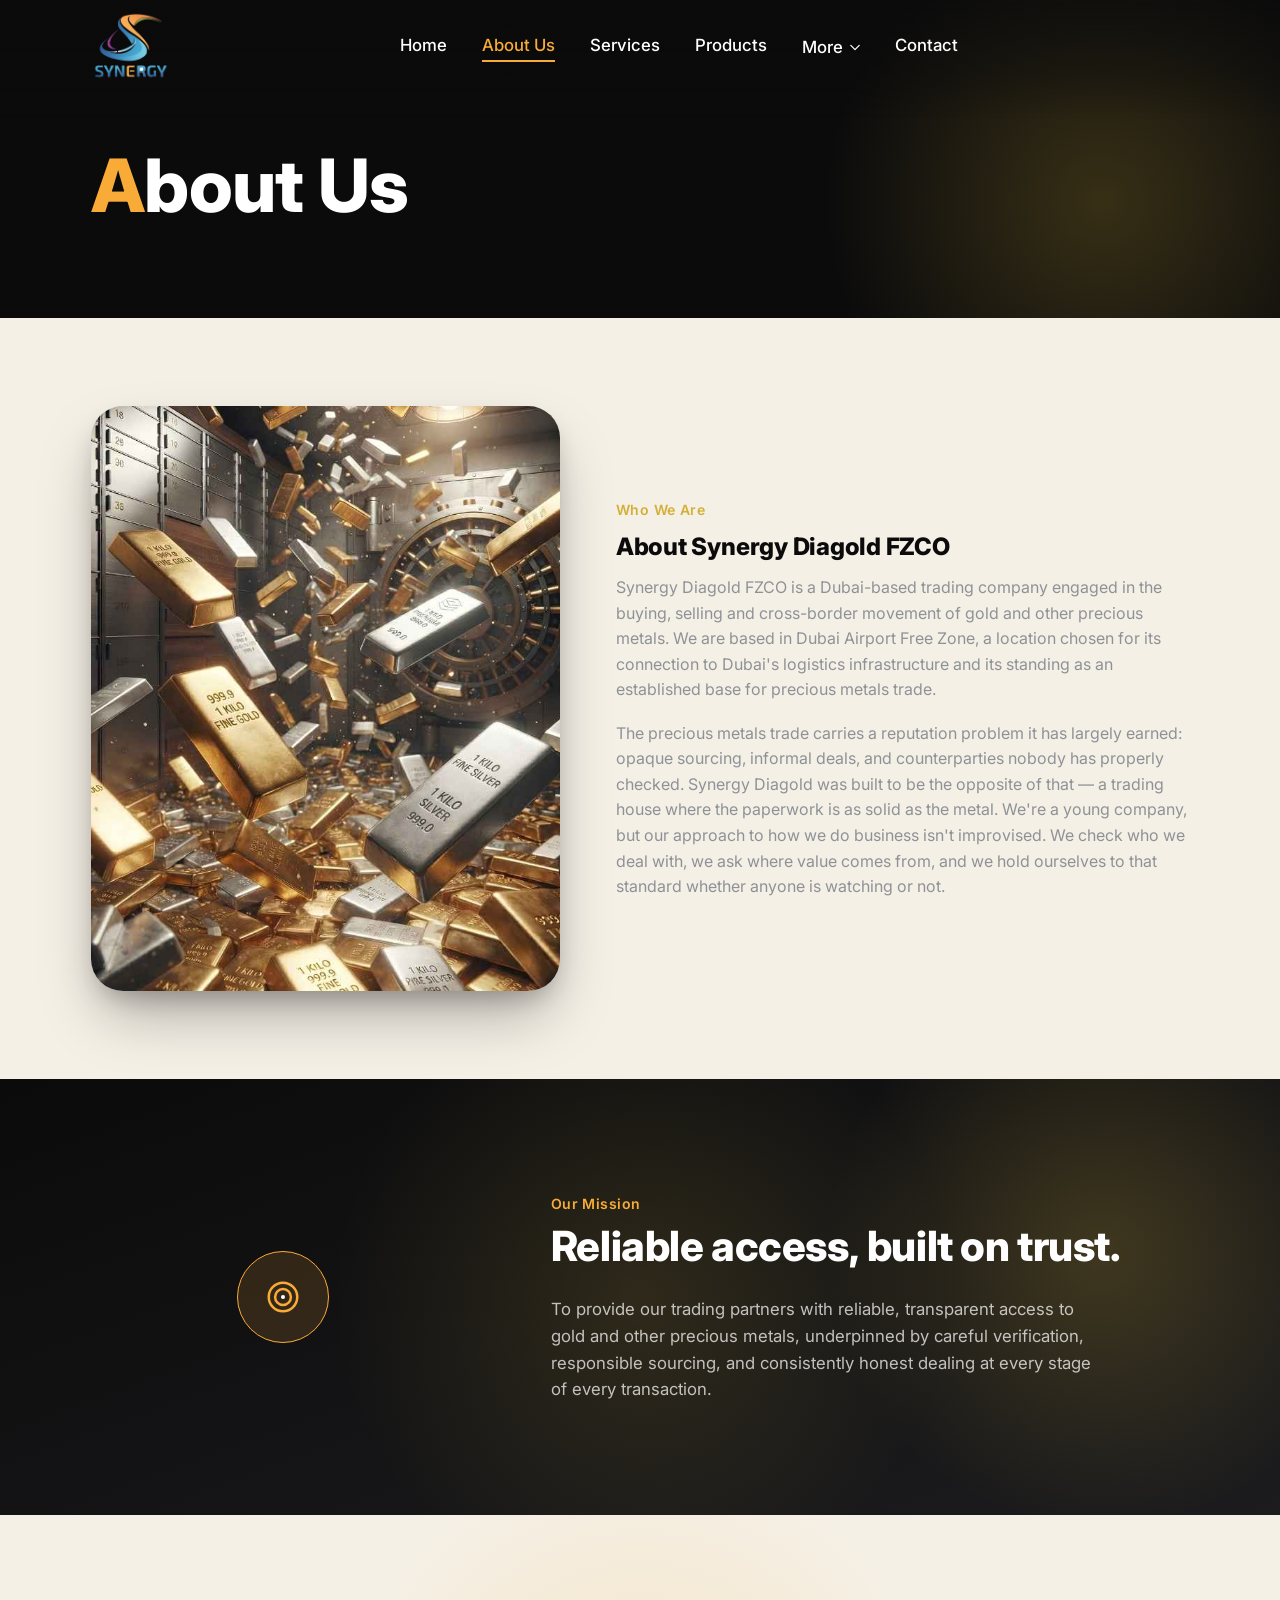
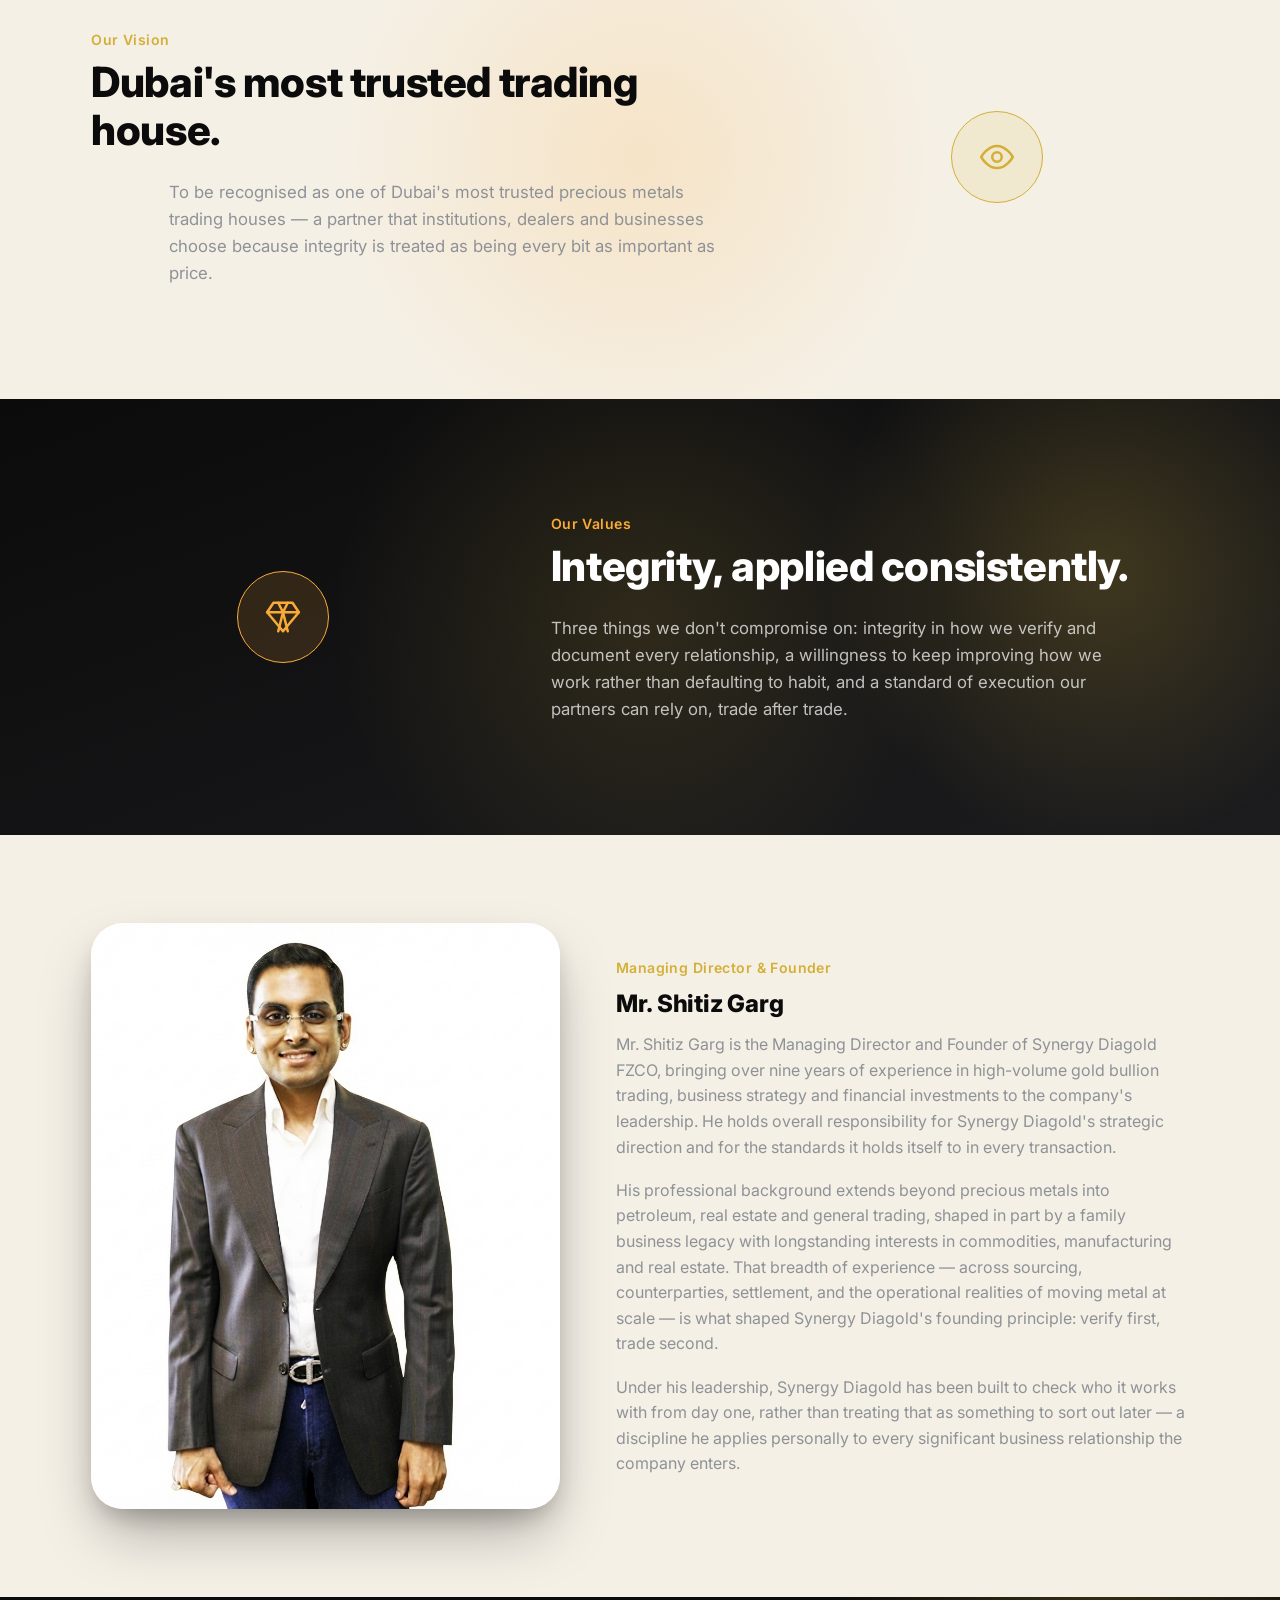
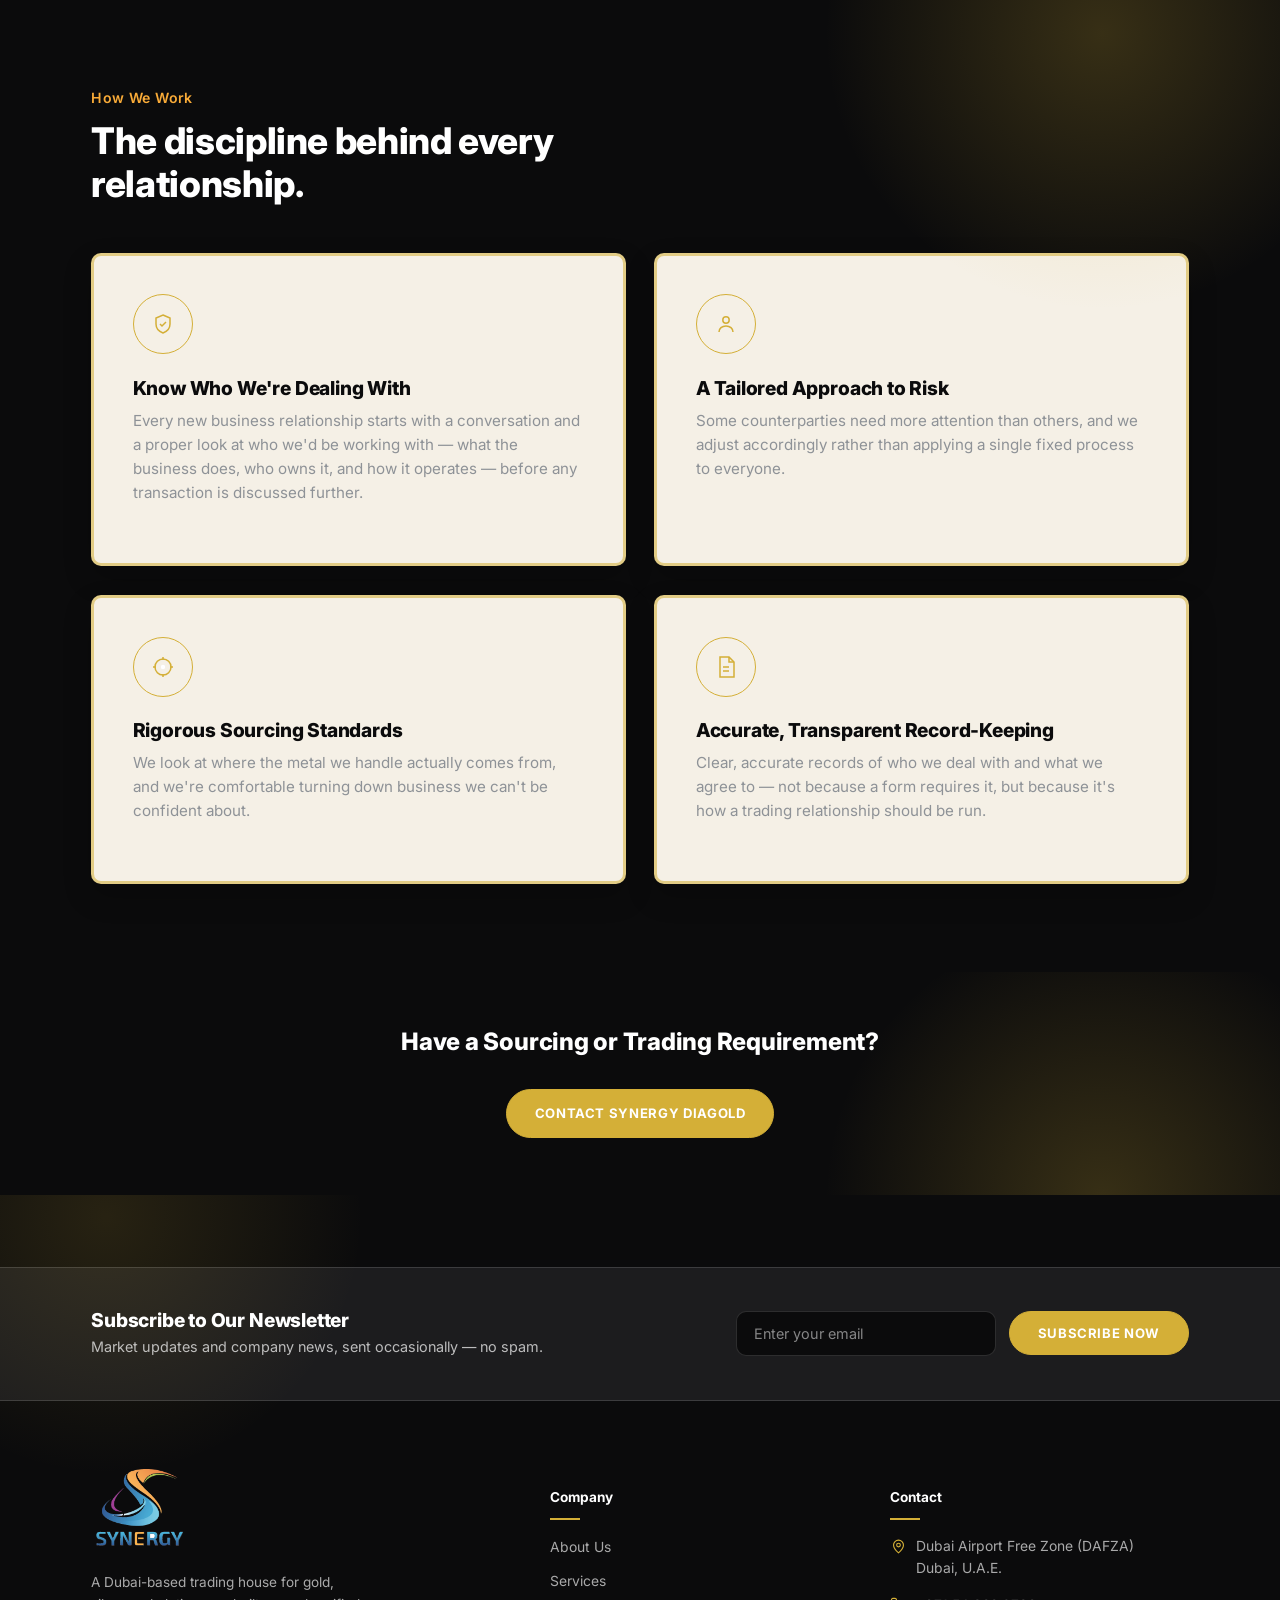
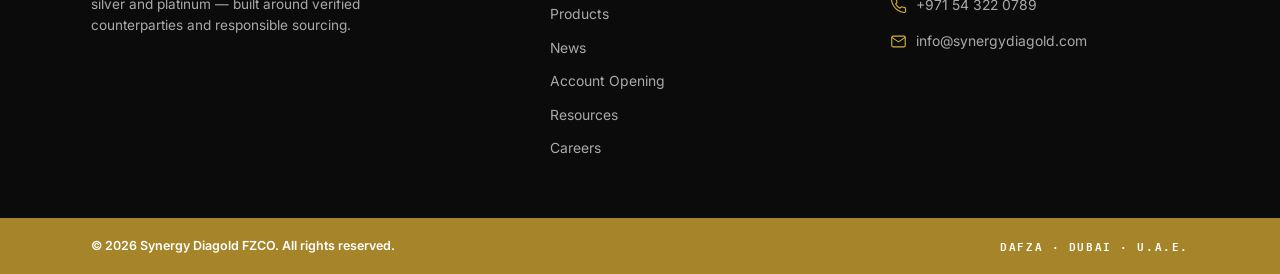
==== about.html @ ec971e3d "Initial commit: Synergy Diagold FZCO website Static multi-page site (home, about, services, products" ====
<!doctype html>
<html lang="en">
<head>
<meta charset="UTF-8">
<meta name="viewport" content="width=device-width, initial-scale=1.0">
<title>About Us — Synergy Diagold FZCO</title>
<meta name="description" content="Synergy Diagold FZCO is a Dubai-based trading company engaged in the buying, selling and cross-border movement of gold and other precious metals, led by Managing Director Mr. Shitiz Garg.">
<link rel="icon" type="image/png" sizes="32x32" href="assets/favicon-32.png">
<link rel="icon" type="image/png" sizes="16x16" href="assets/favicon-16.png">
<link rel="apple-touch-icon" sizes="180x180" href="assets/apple-touch-icon.png">
<link rel="preconnect" href="https://fonts.googleapis.com">
<link rel="preconnect" href="https://fonts.gstatic.com" crossorigin>
<link href="https://fonts.googleapis.com/css2?family=IBM+Plex+Mono:wght@400;500&family=Inter:wght@400;500;600;700;800&display=swap" rel="stylesheet">
<link rel="stylesheet" href="css/style.css">
</head>
<body>

<header class="site-header">
  <nav class="nav">
    <a href="index.html" class="nav-brand">
      <img src="assets/synergy-diagold-logo.png" alt="Synergy Diagold FZCO">
    </a>
    <ul class="nav-links">
      <li><a href="index.html">Home</a></li>
      <li><a href="about.html">About Us</a></li>
      <li><a href="services.html">Services</a></li>
      <li><a href="products.html">Products</a></li>
      <li class="nav-has-dropdown">
        <button type="button" class="nav-dropdown-toggle" aria-haspopup="true">
          More
          <svg class="nav-caret" viewBox="0 0 12 8" aria-hidden="true"><path d="M1 1.5 6 6.5 11 1.5" fill="none" stroke="currentColor" stroke-width="1.5" stroke-linecap="round" stroke-linejoin="round"/></svg>
        </button>
        <ul class="nav-dropdown-menu">
          <li><a href="news.html">News</a></li>
          <li><a href="account-opening.html">Account Opening</a></li>
          <li><a href="resources.html">Resources</a></li>
          <li><a href="careers.html">Careers</a></li>
        </ul>
      </li>
      <li><a href="contact.html">Contact</a></li>
    </ul>
    <div class="nav-cta">
      <button class="nav-toggle" aria-label="Toggle menu"><span></span><span></span><span></span></button>
    </div>
  </nav>
</header>

<div class="nav-overlay" id="navOverlay">
  <button class="nav-overlay-close" aria-label="Close menu">&times;</button>
  <ul class="nav-overlay-links">
    <li><a href="index.html">Home</a></li>
    <li><a href="about.html">About Us</a></li>
    <li><a href="services.html">Services</a></li>
    <li><a href="products.html">Products</a></li>
    <li class="nav-overlay-sub-label">More</li>
    <li><a href="news.html" class="is-sub">News</a></li>
    <li><a href="account-opening.html" class="is-sub">Account Opening</a></li>
    <li><a href="resources.html" class="is-sub">Resources</a></li>
    <li><a href="careers.html" class="is-sub">Careers</a></li>
    <li><a href="contact.html">Contact</a></li>
  </ul>
  <div class="nav-overlay-contact">
    <a href="mailto:info@synergydiagold.com">info@synergydiagold.com</a>
    <a href="tel:+971543220789">+971 54 322 0789</a>
  </div>
</div>

<section class="page-header on-dark">
  <div class="container">
    <h1><span class="first-letter">A</span>bout Us</h1>
  </div>
</section>

<section class="section on-light">
  <div class="container">
    <div class="about-block">
      <div class="about-photo">
        <img src="images/AB-banner2.jpg" alt="Synergy Diagold FZCO trading operations">
      </div>
      <div>
        <div class="eyebrow">Who We Are</div>
        <h2>About Synergy Diagold FZCO</h2>
        <p class="slate-text">Synergy Diagold FZCO is a Dubai-based trading company engaged in the buying, selling and cross-border movement of gold and other precious metals. We are based in Dubai Airport Free Zone, a location chosen for its connection to Dubai's logistics infrastructure and its standing as an established base for precious metals trade.</p>
        <p class="slate-text">The precious metals trade carries a reputation problem it has largely earned: opaque sourcing, informal deals, and counterparties nobody has properly checked. Synergy Diagold was built to be the opposite of that — a trading house where the paperwork is as solid as the metal. We're a young company, but our approach to how we do business isn't improvised. We check who we deal with, we ask where value comes from, and we hold ourselves to that standard whether anyone is watching or not.</p>
      </div>
    </div>
  </div>
</section>

<section class="mv-section mv-mission on-dark bg-charcoal-gradient">
  <div class="container">
    <div class="mv-grid">
      <div class="mv-visual reveal-fade">
        <span class="mv-icon">
          <svg viewBox="0 0 24 24"><circle cx="12" cy="12" r="9"/><circle cx="12" cy="12" r="5"/><circle cx="12" cy="12" r="1.3" fill="currentColor" stroke="none"/></svg>
        </span>
      </div>
      <div class="mv-copy">
        <div class="eyebrow">Our Mission</div>
        <h2 class="split-words">Reliable access, built on trust.</h2>
        <p class="slate-text reveal-fade d1">To provide our trading partners with reliable, transparent access to gold and other precious metals, underpinned by careful verification, responsible sourcing, and consistently honest dealing at every stage of every transaction.</p>
      </div>
    </div>
  </div>
</section>

<section class="mv-section mv-vision on-light">
  <div class="container">
    <div class="mv-grid mv-reverse">
      <div class="mv-copy">
        <div class="eyebrow">Our Vision</div>
        <h2 class="split-words">Dubai's most trusted trading house.</h2>
        <p class="slate-text reveal-fade d1">To be recognised as one of Dubai's most trusted precious metals trading houses — a partner that institutions, dealers and businesses choose because integrity is treated as being every bit as important as price.</p>
      </div>
      <div class="mv-visual reveal-fade">
        <span class="mv-icon">
          <svg viewBox="0 0 24 24"><path d="M2 12s4-7 10-7 10 7 10 7-4 7-10 7-10-7-10-7z"/><circle cx="12" cy="12" r="3"/></svg>
        </span>
      </div>
    </div>
  </div>
</section>

<section class="mv-section mv-values on-dark bg-charcoal-gradient">
  <div class="container">
    <div class="mv-grid">
      <div class="mv-visual reveal-fade">
        <span class="mv-icon">
          <svg viewBox="0 0 24 24"><path d="M6 3h12l4 6-10 12L2 9z"/><path d="M2 9h20M9 3l3 6-3 12M15 3l-3 6 3 12"/></svg>
        </span>
      </div>
      <div class="mv-copy">
        <div class="eyebrow">Our Values</div>
        <h2 class="split-words">Integrity, applied consistently.</h2>
        <p class="slate-text reveal-fade d1">Three things we don't compromise on: integrity in how we verify and document every relationship, a willingness to keep improving how we work rather than defaulting to habit, and a standard of execution our partners can rely on, trade after trade.</p>
      </div>
    </div>
  </div>
</section>

<section class="section on-light">
  <div class="container">
    <div class="about-block">
      <div class="about-photo">
        <img src="images/shitiz.png" alt="Mr. Shitiz Garg, Managing Director and Founder of Synergy Diagold FZCO">
      </div>
      <div>
        <div class="eyebrow">Managing Director &amp; Founder</div>
        <h2>Mr. Shitiz Garg</h2>
        <p class="slate-text">Mr. Shitiz Garg is the Managing Director and Founder of Synergy Diagold FZCO, bringing over nine years of experience in high-volume gold bullion trading, business strategy and financial investments to the company's leadership. He holds overall responsibility for Synergy Diagold's strategic direction and for the standards it holds itself to in every transaction.</p>
        <p class="slate-text">His professional background extends beyond precious metals into petroleum, real estate and general trading, shaped in part by a family business legacy with longstanding interests in commodities, manufacturing and real estate. That breadth of experience — across sourcing, counterparties, settlement, and the operational realities of moving metal at scale — is what shaped Synergy Diagold's founding principle: verify first, trade second.</p>
        <p class="slate-text">Under his leadership, Synergy Diagold has been built to check who it works with from day one, rather than treating that as something to sort out later — a discipline he applies personally to every significant business relationship the company enters.</p>
      </div>
    </div>
  </div>
</section>

<section class="section on-dark">
  <div class="container">
    <div class="section-head">
      <div class="eyebrow">How We Work</div>
      <h2>The discipline behind every relationship.</h2>
    </div>
    <div class="detail-grid">
      <div class="detail-block">
        <div class="icon-ring">
          <svg viewBox="0 0 24 24"><path d="M12 3l7 3v6c0 4.5-3 7.5-7 9-4-1.5-7-4.5-7-9V6l7-3z"/><path d="M9 12l2 2 4-4"/></svg>
        </div>
        <h3>Know Who We're Dealing With</h3>
        <p>Every new business relationship starts with a conversation and a proper look at who we'd be working with — what the business does, who owns it, and how it operates — before any transaction is discussed further.</p>
      </div>
      <div class="detail-block">
        <div class="icon-ring">
          <svg viewBox="0 0 24 24"><circle cx="12" cy="8" r="3.2"/><path d="M5 20c0-3.5 3-6 7-6s7 2.5 7 6"/></svg>
        </div>
        <h3>A Tailored Approach to Risk</h3>
        <p>Some counterparties need more attention than others, and we adjust accordingly rather than applying a single fixed process to everyone.</p>
      </div>
      <div class="detail-block">
        <div class="icon-ring">
          <svg viewBox="0 0 24 24"><circle cx="12" cy="12" r="8"/><circle cx="12" cy="12" r="2.2" fill="currentColor" stroke="none"/><path d="M12 2v3M12 19v3M2 12h3M19 12h3"/></svg>
        </div>
        <h3>Rigorous Sourcing Standards</h3>
        <p>We look at where the metal we handle actually comes from, and we're comfortable turning down business we can't be confident about.</p>
      </div>
      <div class="detail-block">
        <div class="icon-ring">
          <svg viewBox="0 0 24 24"><path d="M6 2h9l5 5v15H6z"/><path d="M15 2v5h5"/><path d="M9 12h6M9 16h6"/></svg>
        </div>
        <h3>Accurate, Transparent Record-Keeping</h3>
        <p>Clear, accurate records of who we deal with and what we agree to — not because a form requires it, but because it's how a trading relationship should be run.</p>
      </div>
    </div>
  </div>
</section>

<section class="section-sm on-dark">
  <div class="container text-center">
    <h2 style="max-width:600px; margin-left:auto; margin-right:auto;">Have a Sourcing or Trading Requirement?</h2>
    <a href="contact.html" class="btn btn-primary" style="margin-top:1.2rem;">Contact Synergy Diagold</a>
  </div>
</section>

<footer class="site-footer">
  <div class="newsletter-strip">
    <div class="container newsletter-inner">
      <div>
        <h3>Subscribe to Our Newsletter</h3>
        <p>Market updates and company news, sent occasionally &mdash; no spam.</p>
      </div>
      <form class="newsletter-form js-newsletter-form" novalidate>
        <input type="email" name="email" placeholder="Enter your email" required>
        <button type="submit" class="btn btn-primary">Subscribe Now</button>
      </form>
    </div>
  </div>
  <div class="container">
    <div class="footer-grid">
      <div class="footer-brand">
        <img src="assets/synergy-diagold-logo.png" alt="Synergy Diagold FZCO">
        <p>A Dubai-based trading house for gold, silver and platinum — built around verified counterparties and responsible sourcing.</p>
      </div>
      <div class="footer-col">
        <h5>Company</h5>
        <ul>
          <li><a href="about.html">About Us</a></li>
          <li><a href="services.html">Services</a></li>
          <li><a href="products.html">Products</a></li>
          <li><a href="news.html">News</a></li>
          <li><a href="account-opening.html">Account Opening</a></li>
          <li><a href="resources.html">Resources</a></li>
          <li><a href="careers.html">Careers</a></li>
        </ul>
      </div>
      <div class="footer-col">
        <h5>Contact</h5>
        <ul class="footer-contact">
          <li>
            <svg viewBox="0 0 24 24" aria-hidden="true"><path d="M12 21s7-5.686 7-11a7 7 0 1 0-14 0c0 5.314 7 11 7 11z"/><circle cx="12" cy="10" r="2.6"/></svg>
            <span>Dubai Airport Free Zone (DAFZA)<br>Dubai, U.A.E.</span>
          </li>
          <li>
            <svg viewBox="0 0 24 24" aria-hidden="true"><path d="M22 16.9v3a2 2 0 0 1-2.2 2 19.8 19.8 0 0 1-8.6-3.1 19.5 19.5 0 0 1-6-6A19.8 19.8 0 0 1 2.1 4.2 2 2 0 0 1 4.1 2h3a2 2 0 0 1 2 1.7c.1.9.3 1.8.6 2.7a2 2 0 0 1-.4 2.1L8 9.8a16 16 0 0 0 6 6l1.3-1.3a2 2 0 0 1 2.1-.4c.9.3 1.8.5 2.7.6a2 2 0 0 1 1.7 2z"/></svg>
            <a href="tel:+971543220789">+971 54 322 0789</a>
          </li>
          <li>
            <svg viewBox="0 0 24 24" aria-hidden="true"><rect x="2.5" y="4.5" width="19" height="15" rx="2"/><path d="m3 6.5 9 6 9-6"/></svg>
            <a href="mailto:info@synergydiagold.com">info@synergydiagold.com</a>
          </li>
        </ul>
      </div>
    </div>
  </div>
  <div class="footer-bottom">
    <div class="container footer-bottom-inner">
      <span class="footer-copyright">&copy; 2026 Synergy Diagold FZCO. All rights reserved.</span>
      <span class="small-caps">DAFZA &middot; Dubai &middot; U.A.E.</span>
    </div>
  </div>
</footer>

<button class="back-to-top" aria-label="Back to top">&uarr;</button>

<script src="js/main.js"></script>
</body>
</html>
---- css/style.css ----
/* ==========================================================================
   Synergy Diagold FZCO — Design System v5
   Recoloured to the Diagold Trading brand palette (Onyx black, Charcoal,
   Classic & Antique gold, Platinum silver, Steel gray, Ivory) — see
   Diagold_Color_Palette_1.pdf. Structural layout unchanged from v4.
   ========================================================================== */

:root {
  --white: #FFFFFF;
  --ivory: #F5F0E6;
  --gray-light: #EFE8DA;
  --gray-mid: #E4E5E7;
  --ink: #0B0B0C;
  --ink-soft: #1C1C1E;
  --ink-line: rgba(255, 255, 255, 0.14);
  --indigo: #D4AF37;
  --indigo-light: #F9AB38;
  --indigo-deep: #A6842A;
  --sky: #C7C9CC;
  --sky-deep: #8E9297;
  --purple: #A6842A;
  --purple-light: #D4AF37;
  --text-dark: #0B0B0C;
  --text-muted: #8E9297;
  --line-on-light: rgba(11, 11, 12, 0.1);

  --font-heading: 'Inter', -apple-system, BlinkMacSystemFont, sans-serif;
  --font-body: 'Inter', -apple-system, BlinkMacSystemFont, sans-serif;
  --font-mono: 'IBM Plex Mono', 'Courier New', monospace;

  --radius: 10px;
  --radius-pill: 999px;
  --max-width: 1200px;
  --gutter: clamp(1.5rem, 4vw, 3.5rem);
}

/* ---------- Reset ---------- */
*, *::before, *::after { box-sizing: border-box; }
html { scroll-behavior: smooth; scroll-padding-top: 6.5rem; }
body {
  margin: 0;
  background: var(--ivory);
  color: var(--text-dark);
  font-family: var(--font-body);
  font-size: 16px;
  line-height: 1.6;
  -webkit-font-smoothing: antialiased;
}
img { max-width: 100%; display: block; }
a { color: inherit; text-decoration: none; }
ul { margin: 0; padding: 0; list-style: none; }
h1, h2, h3, h4 {
  font-family: var(--font-heading);
  font-weight: 800;
  line-height: 1.15;
  margin: 0 0 0.6em;
  letter-spacing: -0.01em;
  color: var(--text-dark);
}
p { margin: 0 0 1.1em; }
p:last-child { margin-bottom: 0; }

.container {
  max-width: var(--max-width);
  margin: 0 auto;
  padding: 0 var(--gutter);
}

/* ---------- Eyebrow ---------- */
.eyebrow {
  display: inline-block;
  font-family: var(--font-body);
  font-size: 0.88rem;
  font-weight: 600;
  letter-spacing: 0.03em;
  color: var(--indigo);
  margin-bottom: 0.8em;
}
.on-dark .eyebrow { color: var(--indigo-light); }

/* ---------- Buttons ---------- */
.btn {
  display: inline-flex;
  align-items: center;
  gap: 0.6em;
  padding: 0.95em 1.8em;
  font-family: var(--font-body);
  font-size: 0.9rem;
  font-weight: 600;
  border: 1px solid transparent;
  border-radius: var(--radius);
  cursor: pointer;
  transition: all 0.2s ease;
}
.btn-primary {
  background: var(--indigo);
  color: var(--white);
  border-color: var(--indigo);
}
.btn-primary:hover { background: var(--indigo-deep); border-color: var(--indigo-deep); }
.btn-dark {
  background: var(--ink);
  color: var(--white);
  border-color: var(--ink);
}
.btn-dark:hover { background: var(--ink-soft); }
.btn-ghost-dark {
  background: transparent;
  color: var(--white);
  border-color: var(--ink-line);
}
.btn-ghost-dark:hover { border-color: var(--indigo-light); color: var(--indigo-light); }
.btn-ghost-light {
  background: transparent;
  color: var(--text-dark);
  border-color: var(--line-on-light);
}
.btn-ghost-light:hover { border-color: var(--indigo); color: var(--indigo); }
.btn-link {
  display: inline-flex;
  align-items: center;
  gap: 0.5em;
  color: var(--indigo);
  font-weight: 600;
  font-size: 0.9rem;
  padding: 0;
}
.btn-link::after { content: '\2192'; transition: transform 0.2s ease; }
.btn-link:hover::after { transform: translateX(4px); }

/* ---------- Header / Nav — floats over the hero/banner image ---------- */
.site-header {
  position: fixed;
  top: 0; left: 0; right: 0;
  z-index: 100;
  background: linear-gradient(180deg, rgba(11,11,12,0.55) 0%, rgba(11,11,12,0.28) 65%, rgba(11,11,12,0) 100%);
  border-bottom: none;
  padding-bottom: 1.5rem;
}
.nav {
  display: flex;
  align-items: center;
  justify-content: space-between;
  padding: 0.7rem var(--gutter);
  max-width: var(--max-width);
  margin: 0 auto;
}
.nav-brand { display: flex; align-items: center; gap: 0.7em; }
.nav-brand img { height: 72px; width: auto; }
.nav-links { display: flex; gap: 2.2rem; }
.nav-links a {
  font-size: 1.05rem;
  font-weight: 500;
  color: var(--white);
  position: relative;
  padding: 0.3em 0;
  transition: color 0.2s ease;
}
.nav-links a:hover, .nav-links a.active { color: var(--indigo-light); }
.nav-cta { display: flex; align-items: center; gap: 1.4rem; }
.nav-cta .btn { padding: 0.75em 1.5em; font-size: 0.85rem; }
.nav-toggle {
  display: none;
  background: none;
  border: none;
  color: var(--white);
  font-size: 1.5rem;
  cursor: pointer;
}

@media (max-width: 900px) {
  .nav-links {
    position: absolute;
    top: 100%; left: 0; right: 0;
    background: rgba(11,11,12,0.95);
    flex-direction: column;
    gap: 0;
    border-top: 1px solid rgba(255,255,255,0.12);
    max-height: 0;
    overflow: hidden;
    transition: max-height 0.3s ease;
  }
  .nav-links.open { max-height: 400px; }
  .nav-links a { padding: 1em var(--gutter); border-bottom: 1px solid rgba(255,255,255,0.12); width: 100%; }
  .nav-cta .btn-text { display: none; }
  .nav-toggle { display: block; }
}

/* ---------- Dark surface ---------- */
.on-dark {
  position: relative;
  background: var(--ink);
  color: var(--white);
  overflow: hidden;
}
.on-dark::after {
  content: '';
  position: absolute;
  right: -8%;
  top: -25%;
  width: 560px;
  height: 560px;
  border-radius: 50%;
  background: radial-gradient(circle, rgba(212,175,55,0.22) 0%, transparent 70%);
  pointer-events: none;
}
.on-dark .slate-text, .on-dark p { color: rgba(255,255,255,0.72); }
.on-dark h1, .on-dark h2, .on-dark h3, .on-dark h4 { color: var(--white); }

/* ---------- Hero ---------- */
.hero { padding: 6rem 0 5.5rem; position: relative; }
.hero-inner { max-width: 680px; position: relative; z-index: 1; }
.hero h1 { font-size: clamp(2.3rem, 4.6vw, 3.6rem); font-weight: 800; }
.hero .lede { font-size: 1.1rem; color: rgba(255,255,255,0.78); max-width: 580px; }
.hero-actions { display: flex; gap: 1rem; margin-top: 2.2rem; flex-wrap: wrap; }

/* ---------- Page header ---------- */
.page-header { padding: 9rem 0 2.8rem; position: relative; overflow: hidden; }
.page-header .container { position: relative; z-index: 1; }
.page-header h1 { font-size: clamp(2rem, 3.8vw, 2.7rem); font-weight: 800; }
.page-header .lede { max-width: 620px; font-size: 1.02rem; color: rgba(255,255,255,0.78); }
.page-header .lede strong { color: var(--indigo-light); font-weight: 700; }
.breadcrumb {
  display: flex; align-items: center; gap: 0.6em;
  font-size: 0.88rem; font-weight: 500;
  margin-top: 1.4rem; color: rgba(255,255,255,0.8);
}
.breadcrumb .sep, .breadcrumb .current { color: var(--indigo-light); }

/* generic section blocks */
.section { padding: 5.5rem 0; }
.section-sm { padding: 3.5rem 0; }
.on-light { background: var(--ivory); }
.on-alt { background: var(--gray-light); }
.slate-text { color: var(--text-muted); }

.section-head { max-width: 680px; margin-bottom: 3rem; }
.section-head h2 { font-size: clamp(1.7rem, 3vw, 2.3rem); }
.section-head .lede { font-size: 1.02rem; }

/* ---------- About block (photo + text) ---------- */
.about-block { display: grid; grid-template-columns: 0.9fr 1.1fr; gap: 3.5rem; align-items: center; }
@media (max-width: 860px) { .about-block { grid-template-columns: 1fr; } }
.about-photo { position: relative; }
.about-photo img {
  width: 100%;
  height: 100%;
  object-fit: cover;
  aspect-ratio: 4/5;
  border-radius: 32px;
  box-shadow: 0 30px 60px -12px rgba(11,11,12,0.35), 0 12px 24px -8px rgba(11,11,12,0.25);
  transition: transform 0.35s ease, box-shadow 0.35s ease;
}
.about-photo:hover img {
  transform: translateY(-6px);
  box-shadow: 0 40px 70px -12px rgba(11,11,12,0.4), 0 16px 28px -8px rgba(11,11,12,0.3);
}
.about-photo::before {
  content: '';
  position: absolute;
  right: -16px; bottom: -16px;
  width: 55%; height: 55%;
  border: 2px solid var(--indigo);
  border-radius: 32px;
  z-index: -1;
}
.about-block.is-reverse { grid-template-columns: 1.1fr 0.9fr; }
.about-block.is-reverse .about-photo { order: 2; }
.about-block.is-reverse .about-copy { order: 1; }
@media (max-width: 860px) {
  .about-block.is-reverse { grid-template-columns: 1fr; }
  .about-block.is-reverse .about-photo, .about-block.is-reverse .about-copy { order: 0; }
}
.product-spec-row { display: flex; flex-wrap: wrap; gap: 0.6rem; margin: 1rem 0 1.4rem; }
.product-spec-pill {
  font-family: var(--font-mono);
  font-size: 0.74rem;
  letter-spacing: 0.03em;
  color: var(--indigo-deep);
  background: rgba(212,175,55,0.08);
  border: 1px solid rgba(212,175,55,0.45);
  border-radius: var(--radius-pill);
  padding: 0.4em 0.9em;
  transition: background 0.3s ease, border-color 0.3s ease;
}
.about-block:hover .product-spec-pill { border-color: var(--indigo); background: rgba(212,175,55,0.14); }
.about-copy .mini-list { border-top: 1px dashed var(--line-on-light); padding-top: 1rem; margin-top: 1.3rem; }
.about-copy .mini-list li { font-size: 0.9rem; color: var(--text-muted); padding: 0.45em 0 0.45em 1.2em; position: relative; }
.about-copy .mini-list li::before {
  content: ''; position: absolute; left: 0; top: 1em;
  width: 5px; height: 5px; border-radius: 50%;
  background: var(--indigo);
}

/* ---------- Services intro (quote-mark lede) ---------- */
.services-intro { position: relative; max-width: 780px; margin: 0 auto 3.6rem; text-align: center; }
.services-intro-mark { display: inline-flex; width: 38px; margin-bottom: 1rem; color: rgba(212,175,55,0.4); }
.services-intro-mark svg { width: 100%; height: auto; display: block; }
.services-intro .lede { font-size: 1.14rem; line-height: 1.75; margin-bottom: 0; }
.services-intro strong { color: var(--indigo-deep); font-weight: 700; }
.services-intro-rule {
  display: block;
  width: 64px; height: 3px;
  background: var(--indigo);
  margin: 1.7rem auto 0;
  border-radius: 2px;
  transition: width 0.4s ease;
}
.services-intro:hover .services-intro-rule { width: 96px; }

/* ---------- Teaser cards (What We Do) ---------- */
.teaser-grid { display: grid; grid-template-columns: repeat(4, 1fr); gap: 1.6rem; }
@media (max-width: 960px) { .teaser-grid { grid-template-columns: 1fr 1fr; } }
@media (max-width: 560px) { .teaser-grid { grid-template-columns: 1fr; } }
.teaser-card {
  background: var(--ivory);
  border: 1px solid var(--line-on-light);
  border-radius: var(--radius);
  padding: 2.2rem 1.8rem;
  transition: box-shadow 0.2s ease, transform 0.2s ease;
}
.teaser-card:hover { box-shadow: 0 12px 30px rgba(11,11,12,0.12); transform: translateY(-3px); }
.icon-badge {
  width: 56px; height: 56px;
  border-radius: 50%;
  background: rgba(212,175,55,0.12);
  display: flex; align-items: center; justify-content: center;
  margin-bottom: 1.3rem;
}
.icon-badge svg { width: 26px; height: 26px; stroke: var(--indigo); fill: none; stroke-width: 1.7; }
.on-dark .icon-badge { background: rgba(249,171,56,0.18); }
.on-dark .icon-badge svg { stroke: var(--indigo-light); }
.teaser-card h3 { font-size: 1.1rem; margin-bottom: 0.4em; }
.teaser-card p { font-size: 0.9rem; color: var(--text-muted); }

/* ---------- Stepper (services detail) ---------- */
.stepper { display: flex; flex-direction: column; }
.step-row {
  display: grid;
  grid-template-columns: 68px 1fr;
  gap: 1.6rem;
  padding: 2.2rem 0;
  border-bottom: 1px solid var(--line-on-light);
}
.on-dark .step-row { border-bottom-color: var(--ink-line); }
.step-row:last-child { border-bottom: none; }
.step-icon {
  width: 60px; height: 60px;
  border-radius: 50%;
  background: rgba(212,175,55,0.12);
  display: flex; align-items: center; justify-content: center;
  flex-shrink: 0;
}
.step-icon svg { width: 26px; height: 26px; stroke: var(--indigo); fill: none; stroke-width: 1.6; }
.on-dark .step-icon { background: rgba(249,171,56,0.18); }
.on-dark .step-icon svg { stroke: var(--indigo-light); }
.step-row h3 { font-size: 1.2rem; margin-bottom: 0.3em; }
.step-row p { font-size: 0.95rem; max-width: 640px; }
.step-row ul.mini-list { margin-top: 0.8rem; }
.step-row ul.mini-list li {
  font-size: 0.88rem;
  color: var(--text-muted);
  padding: 0.35em 0 0.35em 1.1em;
  position: relative;
}
.on-dark .step-row ul.mini-list li { color: rgba(255,255,255,0.65); }
.step-row ul.mini-list li::before {
  content: ''; position: absolute; left: 0; top: 0.9em;
  width: 5px; height: 5px; border-radius: 50%;
  background: var(--indigo);
}

/* ---------- Detail blocks (bordered, bulleted, luxury) ---------- */
.detail-grid { display: grid; grid-template-columns: repeat(2, 1fr); gap: 1.8rem; }
@media (max-width: 860px) { .detail-grid { grid-template-columns: 1fr; } }
.detail-block {
  background: var(--ivory);
  border: 3px solid rgba(212,175,55,0.55);
  border-radius: var(--radius);
  padding: 2.4rem;
  box-shadow: 0 12px 28px rgba(0,0,0,0.22);
  opacity: 0;
  transition: transform 0.3s cubic-bezier(.2,.8,.2,1), box-shadow 0.3s ease, border-color 0.3s ease;
}
.detail-block:hover {
  transform: translateY(-6px);
  box-shadow: 0 24px 44px rgba(0,0,0,0.3);
  border-color: var(--indigo);
}
.detail-grid .detail-block:nth-child(odd).is-visible { animation: blockSlideInLeft 0.7s cubic-bezier(.2,.8,.2,1) forwards; }
.detail-grid .detail-block:nth-child(even).is-visible { animation: blockSlideInRight 0.7s cubic-bezier(.2,.8,.2,1) forwards; }
.detail-grid .detail-block:nth-child(1).is-visible, .detail-grid .detail-block:nth-child(2).is-visible { animation-delay: 0s; }
.detail-grid .detail-block:nth-child(3).is-visible, .detail-grid .detail-block:nth-child(4).is-visible { animation-delay: 0.15s; }
@keyframes blockSlideInLeft {
  from { opacity: 0; transform: translateX(-70px); }
  to { opacity: 1; transform: translateX(0); }
}
@keyframes blockSlideInRight {
  from { opacity: 0; transform: translateX(70px); }
  to { opacity: 1; transform: translateX(0); }
}
/* keep card text legible when the surrounding section is dark */
.on-dark .detail-block h3 { color: var(--text-dark); }
.on-dark .detail-block > p { color: var(--text-muted); }
.on-dark .detail-block ul.mini-list li { color: var(--text-muted); }
.icon-ring {
  width: 60px; height: 60px;
  border-radius: 50%;
  border: 1.5px solid var(--indigo);
  display: flex; align-items: center; justify-content: center;
  margin-bottom: 1.4rem;
  transition: background 0.3s ease;
}
.icon-ring svg { width: 24px; height: 24px; stroke: var(--indigo); fill: none; stroke-width: 1.5; }
.detail-block:hover .icon-ring { background: var(--indigo); }
.detail-block:hover .icon-ring svg { stroke: var(--white); }
.detail-block h3 { font-size: 1.2rem; margin-bottom: 0.5em; }
.detail-block > p { font-size: 0.95rem; color: var(--text-muted); margin-bottom: 1.2rem; }
.detail-block ul.mini-list {
  border-top: 1px dashed var(--line-on-light);
  padding-top: 1rem;
}
.detail-block ul.mini-list li {
  font-size: 0.88rem;
  color: var(--text-muted);
  padding: 0.45em 0 0.45em 1.2em;
  position: relative;
}
.detail-block ul.mini-list li::before {
  content: ''; position: absolute; left: 0; top: 1em;
  width: 5px; height: 5px; border-radius: 50%;
  background: var(--indigo);
}

/* ---------- Product photo card ---------- */
.grid-3 { display: grid; grid-template-columns: repeat(3, 1fr); gap: 1.8rem; }
.grid-2 { display: grid; grid-template-columns: repeat(2, 1fr); gap: 1.8rem; }
@media (max-width: 860px) { .grid-3, .grid-2 { grid-template-columns: 1fr; } }

.product-card {
  position: relative;
  border-radius: var(--radius);
  overflow: hidden;
  aspect-ratio: 4/5;
  background: var(--ink);
  border: 2px solid rgba(212,175,55,0.28);
}
.product-card:hover { border-color: var(--indigo); }
.product-card img { width: 100%; height: 100%; object-fit: cover; transition: transform 0.6s cubic-bezier(.2,.8,.2,1); }
.product-card:hover img { transform: scale(1.08); }
.product-card::after {
  content: '';
  position: absolute;
  inset: 0;
  background: linear-gradient(180deg, rgba(11,11,12,0) 45%, rgba(11,11,12,0.92) 100%);
}
.product-card::before {
  content: '';
  position: absolute;
  inset: 0;
  z-index: 1;
  background: linear-gradient(115deg, transparent 40%, rgba(255,255,255,0.32) 50%, transparent 60%);
  transform: translateX(-130%);
  pointer-events: none;
}
.product-card:hover::before { transform: translateX(130%); transition: transform 0.85s cubic-bezier(.2,.8,.2,1); }
.product-card-caption {
  position: absolute;
  left: 1.8rem; right: 1.8rem; bottom: 1.6rem;
  z-index: 2;
  color: var(--white);
  transition: transform 0.4s cubic-bezier(.2,.8,.2,1);
}
.product-card:hover .product-card-caption { transform: translateY(-4px); }
.product-card-caption h3 { font-size: 1.3rem; margin-bottom: 0.15em; color: var(--white); }
.product-card-caption .spec {
  display: inline-block;
  font-family: var(--font-mono);
  font-size: 0.76rem;
  color: var(--indigo-light);
  letter-spacing: 0.04em;
  padding-bottom: 0.5em;
  border-bottom: 1px solid rgba(249,171,56,0.4);
  transition: border-color 0.4s ease;
}
.product-card:hover .product-card-caption .spec { border-color: rgba(249,171,56,0.9); }
.product-card-caption p { font-size: 0.85rem; color: rgba(255,255,255,0.75); margin-top: 0.6em; }

/* Service grid card (photo + accent rule + Read More, per Osaka's services-grid pattern) */
.svc-grid-card { display: block; }
.svc-grid-card .svc-photo {
  position: relative;
  border: 3px solid rgba(212,175,55,0.55);
  border-radius: var(--radius);
  overflow: hidden;
  aspect-ratio: 5/3;
  transition: transform 0.35s cubic-bezier(.2,.8,.2,1), box-shadow 0.35s ease, border-color 0.35s ease;
  box-shadow: 0 1px 3px rgba(11,11,12,0.12);
}
.svc-grid-card .svc-photo img { width: 100%; height: 100%; object-fit: cover; transition: transform 0.5s ease; }
.svc-grid-card .svc-photo::after {
  content: '';
  position: absolute;
  inset: 0;
  background: linear-gradient(115deg, transparent 42%, rgba(255,255,255,0.4) 50%, transparent 58%);
  transform: translateX(-130%);
  pointer-events: none;
}
.svc-grid-card:hover .svc-photo { transform: translateY(-8px); box-shadow: 0 24px 40px rgba(11,11,12,0.22); border-color: var(--indigo); }
.svc-grid-card:hover .svc-photo img { transform: scale(1.06); }
.svc-grid-card:hover .svc-photo::after { transform: translateX(130%); transition: transform 0.85s cubic-bezier(.2,.8,.2,1); }
.svc-grid-card .svc-rule { width: 46px; height: 3px; background: var(--indigo); margin: 1.4rem 0 1.2rem; transition: width 0.3s ease; }
.svc-grid-card:hover .svc-rule { width: 68px; }
.svc-grid-card h3 { font-size: 1.15rem; margin-bottom: 0.5em; }
.svc-grid-card p { font-size: 0.92rem; color: var(--text-muted); margin-bottom: 1rem; }
.svc-read-more { display: inline-flex; align-items: center; gap: 0.5em; color: var(--indigo); font-size: 0.88rem; font-weight: 600; }
.svc-read-more svg { width: 16px; height: 16px; stroke: var(--indigo); fill: none; stroke-width: 2; transition: transform 0.2s ease; }
.svc-grid-card:hover .svc-read-more svg { transform: translateX(4px); }

/* Documentation cards */
.doc-card {
  background: var(--ivory);
  border: 1px solid var(--line-on-light);
  padding: 2.4rem;
  border-radius: var(--radius);
  border-top: 3px solid var(--indigo);
}
.doc-card h3 { font-size: 1.2rem; margin-bottom: 0.5em; }

/* Value / differentiator cards — bordered, with overlay reveal on hover */
.value-card {
  position: relative;
  overflow: hidden;
  background: var(--ivory);
  border: 1px solid rgba(212,175,55,0.35);
  border-radius: var(--radius);
  padding: 2.4rem 2.2rem;
  text-align: center;
  transition: transform 0.3s cubic-bezier(.2,.8,.2,1), box-shadow 0.3s ease;
}
.value-card:hover { transform: translateY(-6px); box-shadow: 0 20px 36px rgba(11,11,12,0.16); }
.value-card::before {
  content: '';
  position: absolute;
  inset: 0;
  background: radial-gradient(circle at 30% 15%, rgba(212,175,55,0.22) 0%, transparent 62%), linear-gradient(160deg, var(--ink-soft) 0%, #2A2A2D 100%);
  opacity: 0;
  transform: scaleY(0);
  transform-origin: bottom;
  transition: transform 0.4s cubic-bezier(.2,.8,.2,1), opacity 0.4s ease;
  z-index: 0;
}
.value-card:hover::before { opacity: 1; transform: scaleY(1); }
.value-card > * { position: relative; z-index: 1; }
.value-card .icon-badge {
  margin-left: auto; margin-right: auto;
  transition: background 0.3s ease, transform 0.4s cubic-bezier(.2,.8,.2,1);
}
.value-card:hover .icon-badge { transform: scale(1.1) rotate(-6deg); background: rgba(255,255,255,0.16); }
.value-card:hover .icon-badge svg { stroke: var(--indigo-light); }
.value-card h3 { font-size: 1.05rem; margin-bottom: 0.4em; color: var(--text-dark); transition: color 0.3s ease; }
.value-card p { font-size: 0.88rem; color: var(--text-muted); transition: color 0.3s ease; }
.value-card:hover h3 { color: var(--white); }
.value-card:hover p { color: rgba(255,255,255,0.78); }

/* Standards badges */
.badge-row { display: flex; flex-wrap: wrap; gap: 2.4rem; justify-content: center; }
.badge { display: flex; flex-direction: column; align-items: center; gap: 0.9rem; width: 160px; text-align: center; }
.badge-icon {
  width: 68px; height: 68px;
  border-radius: 50%;
  border: 1.5px solid var(--indigo);
  display: flex; align-items: center; justify-content: center;
  font-family: var(--font-heading);
  font-weight: 700;
  font-size: 0.82rem;
  color: var(--indigo);
}
.on-dark .badge-icon { color: var(--indigo-light); border-color: var(--indigo-light); }
.badge-label { font-size: 0.85rem; font-weight: 600; }
.badge-sub { font-family: var(--font-mono); font-size: 0.64rem; color: var(--text-muted); letter-spacing: 0.05em; }
.on-dark .badge-sub { color: rgba(255,255,255,0.55); }

/* Fact strip */
.fact-strip { display: grid; grid-template-columns: repeat(4, 1fr); gap: 2rem; }
@media (max-width: 760px) { .fact-strip { grid-template-columns: 1fr 1fr; } }
@media (max-width: 480px) { .fact-strip { grid-template-columns: 1fr; } }
.fact-strip .fact-value { font-family: var(--font-heading); font-weight: 800; font-size: 2rem; color: var(--indigo); }
.fact-strip .fact-label { font-size: 0.85rem; color: var(--text-muted); margin-top: 0.3em; }
.on-dark .fact-strip .fact-value { color: var(--indigo-light); }
.on-dark .fact-strip .fact-label { color: rgba(255,255,255,0.7); }

/* Process cards (due diligence steps) */
.process-grid { display: grid; grid-template-columns: repeat(4, 1fr); gap: 1.4rem; }
@media (max-width: 960px) { .process-grid { grid-template-columns: 1fr 1fr; } }
@media (max-width: 560px) { .process-grid { grid-template-columns: 1fr; } }
.process-card {
  background: var(--ink-soft);
  border: 1px solid var(--ink-line);
  border-radius: var(--radius);
  padding: 2rem 1.6rem;
}
.process-card .step-num { font-family: var(--font-heading); font-weight: 800; font-size: 1.6rem; color: var(--indigo-light); margin-bottom: 0.6rem; }
.process-card h4 { color: var(--white); font-size: 1.03rem; margin-bottom: 0.4em; }
.process-card p { font-size: 0.86rem; color: rgba(255,255,255,0.68); }

/* Policy list */
.policy-list li {
  display: flex; gap: 0.9em; padding: 0.9em 0;
  border-bottom: 1px solid var(--line-on-light);
  font-size: 0.95rem;
}
.policy-list li:last-child { border-bottom: none; }
.policy-list li::before {
  content: ''; flex-shrink: 0; width: 6px; height: 6px; margin-top: 0.55em;
  border-radius: 50%; background: var(--indigo);
}
.on-dark .policy-list li { border-bottom-color: var(--ink-line); }

/* Timeline */
.timeline { border-left: 1px solid var(--line-on-light); margin-left: 6px; }
.timeline-item { position: relative; padding: 0 0 2.2rem 2rem; }
.timeline-item::before {
  content: ''; position: absolute; left: -6.5px; top: 4px;
  width: 12px; height: 12px; border-radius: 50%;
  background: var(--ivory); border: 2px solid var(--indigo);
}
.timeline-item .tl-time {
  font-family: var(--font-mono); font-size: 0.7rem; color: var(--indigo-deep);
  letter-spacing: 0.06em; text-transform: uppercase; margin-bottom: 0.3em; display: block;
}
.timeline-item h4 { font-size: 1.02rem; margin-bottom: 0.25em; }
.timeline-item p { font-size: 0.88rem; color: var(--text-muted); }

/* Contact cards */
.contact-card {
  background: var(--ink-soft);
  padding: 2rem;
  border-radius: var(--radius);
  border-left: 3px solid var(--indigo);
}
.contact-card h4 { color: var(--white); font-size: 1rem; margin-bottom: 0.3em; }
.contact-card .contact-value { font-family: var(--font-mono); font-size: 0.92rem; color: var(--indigo-light); }
.contact-card p.note { font-size: 0.85rem; margin-top: 0.5em; color: rgba(255,255,255,0.65); }
.contact-grid { display: grid; grid-template-columns: 1.1fr 0.9fr; gap: 3rem; }
@media (max-width: 860px) { .contact-grid { grid-template-columns: 1fr; } }

/* ---------- Footer ---------- */
.site-footer { background: var(--ink); color: rgba(255,255,255,0.7); padding-top: 4rem; }
.newsletter-strip {
  background: var(--ink-soft);
  border-top: 1px solid var(--ink-line);
  border-bottom: 1px solid var(--ink-line);
  padding: 2.6rem 0;
  margin-bottom: 4rem;
}
.newsletter-inner { display: flex; align-items: center; justify-content: space-between; gap: 2rem; flex-wrap: wrap; }
.newsletter-inner h3 { color: var(--white); font-size: 1.2rem; margin-bottom: 0.2em; }
.newsletter-inner p { font-size: 0.9rem; margin: 0; }
.newsletter-form { display: flex; gap: 0.8rem; flex-wrap: wrap; }
.newsletter-form input {
  background: var(--ink);
  border: 1px solid var(--ink-line);
  color: var(--white);
  padding: 0.85em 1.2em;
  font-family: var(--font-body);
  font-size: 0.9rem;
  border-radius: var(--radius);
  min-width: 240px;
}
.newsletter-form input::placeholder { color: rgba(255,255,255,0.5); }

.footer-grid { display: grid; grid-template-columns: 1.4fr 1fr 1fr; gap: 2.5rem; padding-bottom: 3rem; }
@media (max-width: 860px) { .footer-grid { grid-template-columns: 1fr 1fr; } }
@media (max-width: 540px) { .footer-grid { grid-template-columns: 1fr; } }
.footer-brand img { height: 88px; width: auto; margin-bottom: 1.2rem; }
.footer-brand p { font-size: 0.85rem; max-width: 280px; }
.footer-col h5 { font-family: var(--font-heading); font-weight: 700; font-size: 0.85rem; color: var(--white); margin-bottom: 1rem; }
.footer-col li { margin-bottom: 0.7rem; font-size: 0.87rem; }
.footer-col a:hover { color: var(--indigo-light); }
/* Full-bleed antique-gold band, edge to edge (matches the reference site's
   solid-colour copyright bar rather than a hairline rule). */
.footer-bottom {
  background: var(--indigo-deep);
}
.footer-bottom-inner {
  display: flex; justify-content: space-between; align-items: center;
  padding: 1.1rem var(--gutter); font-size: 0.78rem; flex-wrap: wrap; gap: 1rem;
  color: var(--white);
  font-weight: 600;
}

/* ---------- Hero image slider (tile transition) ---------- */
.hero-slider {
  position: relative;
  min-height: 620px;
  overflow: hidden;
  color: var(--white);
}
.hero-slide-bg {
  position: absolute;
  inset: 0;
  background-size: cover;
  background-position: center;
}
.hero-slider::after {
  content: '';
  position: absolute;
  inset: 0;
  background: linear-gradient(180deg, rgba(0,0,0,0.32) 0%, rgba(0,0,0,0.18) 45%, rgba(0,0,0,0.4) 100%);
  z-index: 1;
}
.hero-tiles { position: absolute; inset: 0; z-index: 2; pointer-events: none; }
.hero-tile {
  position: absolute;
  background: #0B0B0C;
  opacity: 0;
  transform: scale(0);
  transition: opacity 0.4s ease, transform 0.4s ease;
}
.hero-tile.cover { opacity: 0.5; transform: scale(1); }
.hero-slider .hero-inner {
  position: relative;
  z-index: 3;
  min-height: 620px;
  display: flex;
  flex-direction: column;
  align-items: center;
  justify-content: center;
  text-align: center;
  max-width: 100%;
}
.hero-tagline {
  font-size: clamp(1.9rem, 4.2vw, 3.1rem);
  font-weight: 800;
  color: var(--white);
  max-width: 880px;
  margin: 0 auto;
}

/* ---------- What We Do — background image + rotate/overlay teaser cards ---------- */
.section-bg-image {
  position: relative;
  background-size: cover;
  background-position: center;
  overflow: hidden;
}
.section-bg-image::before {
  content: '';
  position: absolute;
  inset: 0;
  background: linear-gradient(160deg, rgba(11,11,12,0.92) 0%, rgba(11,11,12,0.8) 100%);
  z-index: 0;
}
.section-bg-image .container { position: relative; z-index: 1; }

.teaser-card {
  position: relative;
  overflow: hidden;
  background: rgba(255,255,255,0.06);
  border: 1px solid rgba(255,255,255,0.18);
  border-radius: var(--radius);
  padding: 2.2rem 1.8rem;
  color: var(--white);
  transition: transform 0.4s cubic-bezier(.2,.8,.2,1), box-shadow 0.4s ease;
}
.teaser-card:nth-child(odd):hover { transform: rotate(-2deg) translateY(-6px); }
.teaser-card:nth-child(even):hover { transform: rotate(2deg) translateY(-6px); }
.teaser-card:hover { box-shadow: 0 24px 44px rgba(0,0,0,0.4); }
.teaser-card h3 { color: var(--white); }
.teaser-card > p, .teaser-card > .btn-link { display: none; }
.teaser-reveal {
  position: absolute;
  inset: 0;
  z-index: 2;
  display: flex;
  flex-direction: column;
  justify-content: center;
  padding: 2rem;
  background: linear-gradient(160deg, rgba(212,175,55,0.96) 0%, rgba(11,11,12,0.97) 100%);
  opacity: 0;
  transform: translateY(100%);
  transition: transform 0.4s cubic-bezier(.2,.8,.2,1), opacity 0.4s ease;
}
.teaser-card:hover .teaser-reveal { opacity: 1; transform: translateY(0); }
.teaser-reveal .icon-badge { background: rgba(255,255,255,0.2); }
.teaser-reveal .icon-badge svg { stroke: var(--white); }
.teaser-reveal h3 { font-size: 1.1rem; margin-bottom: 0.4em; color: var(--white); }
.teaser-reveal p { font-size: 0.88rem; color: rgba(255,255,255,0.9); margin-bottom: 1rem; }
.teaser-reveal .btn-link { color: var(--white); display: inline-flex; }
.teaser-reveal .btn-link:hover::after { transform: translateX(4px); }

/* ---------- Our Metals — unified hover-shuffle panel ---------- */
.metals-head h2 { font-size: clamp(2.1rem, 4.2vw, 3.2rem); }
/* ---------- What We Trade — cinematic expanding panels ---------- */
.metals-showcase {
  display: flex;
  gap: 6px;
  height: clamp(360px, 50vw, 600px);
  border-radius: var(--radius);
  overflow: hidden;
}
.metal-panel {
  position: relative;
  flex: 1 1 0;
  min-width: 0;
  padding: 0;
  border: none;
  background: var(--ink);
  cursor: pointer;
  overflow: hidden;
  border-radius: 4px;
  transition: flex-grow 0.9s cubic-bezier(0.16, 1, 0.3, 1);
}
/* The open panel takes roughly half the row */
.metal-panel.is-active { flex-grow: 2.6; }
.metal-panel img {
  position: absolute;
  inset: 0;
  width: 100%; height: 100%;
  object-fit: cover;
  transform: scale(1.18);
  filter: saturate(0.75) brightness(0.72);
  transition: transform 1.6s cubic-bezier(0.16, 1, 0.3, 1), filter 0.9s ease;
}
.metal-panel.is-active img { transform: scale(1); filter: saturate(1.05) brightness(1); }
.metal-panel-shade {
  position: absolute;
  inset: 0;
  background: linear-gradient(to top, rgba(11,11,12,0.88) 0%, rgba(11,11,12,0.35) 45%, rgba(11,11,12,0.1) 100%);
  transition: opacity 0.9s ease;
}
.metal-panel.is-active .metal-panel-shade { opacity: 0.75; }
.metal-panel-label {
  position: absolute;
  left: 0; right: 0; bottom: 0;
  display: flex;
  flex-direction: column;
  align-items: flex-start;
  gap: 0.35rem;
  padding: clamp(1.1rem, 2.4vw, 2rem);
  text-align: left;
}
.metal-panel-name {
  font-family: var(--font-heading);
  font-size: clamp(1.3rem, 2.6vw, 2.5rem);
  font-weight: 800;
  line-height: 1.05;
  color: var(--white);
  white-space: nowrap;
  transition: transform 0.8s cubic-bezier(0.16, 1, 0.3, 1);
}
.metal-panel.is-active .metal-panel-name { transform: translateY(-2px); }
.metal-panel-rule {
  display: block;
  height: 3px;
  width: 0;
  background: var(--indigo);
  border-radius: 2px;
  transition: width 0.9s cubic-bezier(0.16, 1, 0.3, 1) 0.15s;
}
.metal-panel.is-active .metal-panel-rule { width: 62px; }
.metal-panel:focus-visible { outline: 2px solid var(--indigo); outline-offset: -4px; }
/* Stack on small screens, every panel open so nothing is hidden behind hover */
@media (max-width: 760px) {
  .metals-showcase { flex-direction: column; height: auto; }
  .metal-panel { flex: none; height: 210px; }
  .metal-panel img { transform: scale(1); filter: saturate(1.05) brightness(1); }
  .metal-panel .metal-panel-rule { width: 62px; }
}
@media (prefers-reduced-motion: reduce) {
  .metal-panel, .metal-panel img, .metal-panel-name,
  .metal-panel-rule { transition: none; }
}
/* Panel lifts into place on scroll */
.metals-reveal { transition: opacity 0.9s ease, transform 0.9s cubic-bezier(0.16, 1, 0.3, 1); }
.js-anim .metals-reveal { opacity: 0; transform: translateY(36px); }
.metals-reveal.is-visible { opacity: 1; transform: translateY(0); }
@media (prefers-reduced-motion: reduce) {
  .metals-reveal { transition: none; opacity: 1; transform: none; }
}

/* ---------- What We Do — cinematic dark cards ---------- */
.whatwedo-section { position: relative; }
.whatwedo-grid {
  display: grid;
  grid-template-columns: repeat(3, 1fr);
  gap: 1.6rem;
}
@media (max-width: 900px) { .whatwedo-grid { grid-template-columns: 1fr; max-width: 560px; margin: 0 auto; } }
.whatwedo-card {
  position: relative;
  padding: 2.6rem 2.1rem 2.4rem;
  border: 1px solid var(--ink-line);
  border-radius: var(--radius);
  background: rgba(255,255,255,0.03);
  overflow: hidden;
  transition: transform 0.7s cubic-bezier(0.16, 1, 0.3, 1),
              opacity 0.7s ease,
              border-color 0.4s ease,
              background 0.4s ease;
}
/* Amber wash rises from the base on hover — deepens to the darker antique
   gold on hover rather than the brighter accent, for a richer, more premium
   pop against the dark card. */
.whatwedo-card::before {
  content: '';
  position: absolute;
  left: 0; right: 0; bottom: 0;
  height: 100%;
  background: linear-gradient(to top, rgba(166,132,42,0.28) 0%, rgba(166,132,42,0) 70%);
  transform: scaleY(0);
  transform-origin: bottom;
  transition: transform 0.7s cubic-bezier(0.16, 1, 0.3, 1);
  pointer-events: none;
}
.whatwedo-card:hover::before { transform: scaleY(1); }
.whatwedo-card:hover {
  transform: translateY(-8px);
  border-color: var(--indigo-deep);
  background: rgba(255,255,255,0.05);
}
.whatwedo-icon {
  position: relative;
  display: flex;
  align-items: center;
  justify-content: center;
  width: 62px; height: 62px;
  margin-bottom: 1.5rem;
  border-radius: 50%;
  background: rgba(212,175,55,0.14);
  transition: background 0.45s ease, transform 0.6s cubic-bezier(0.16, 1, 0.3, 1);
}
.whatwedo-icon svg {
  width: 28px; height: 28px;
  stroke: var(--indigo-light);
  fill: none;
  stroke-width: 1.7;
  stroke-linecap: round;
  stroke-linejoin: round;
  transition: stroke 0.4s ease;
}
.whatwedo-card:hover .whatwedo-icon { background: var(--indigo-deep); transform: scale(1.08) rotate(-4deg); }
.whatwedo-card:hover .whatwedo-icon svg { stroke: var(--ivory); }
.whatwedo-card h3 { position: relative; font-size: 1.45rem; margin-bottom: 0.55em; }
.whatwedo-card p { position: relative; color: rgba(255,255,255,0.72); font-size: 0.98rem; line-height: 1.7; margin: 0; }
/* Staged entrance */
.js-anim .whatwedo-card { opacity: 0; transform: translateY(34px); }
.whatwedo-card.is-visible { opacity: 1; transform: translateY(0); }
.whatwedo-card:nth-child(2) { transition-delay: 0.12s; }
.whatwedo-card:nth-child(3) { transition-delay: 0.24s; }
@media (prefers-reduced-motion: reduce) {
  .whatwedo-card, .whatwedo-icon, .whatwedo-card::before { transition: none; }
  .whatwedo-card { opacity: 1; transform: none; }
}

/* ---------- Closing call to action ---------- */
.closing-cta { position: relative; overflow: hidden; }
/* Soft amber glow drifting behind the panel */
.closing-cta::before {
  content: '';
  position: absolute;
  top: 50%; left: 50%;
  width: 720px; height: 720px;
  margin: -360px 0 0 -360px;
  border-radius: 50%;
  background: radial-gradient(circle, rgba(212,175,55,0.16) 0%, rgba(212,175,55,0) 68%);
  pointer-events: none;
  animation: ctaGlow 9s ease-in-out infinite;
}
@keyframes ctaGlow {
  0%, 100% { transform: scale(1); opacity: 0.85; }
  50%      { transform: scale(1.14); opacity: 1; }
}
.closing-cta-grid {
  position: relative;
  display: grid;
  grid-template-columns: 1fr 1.15fr;
  gap: clamp(2rem, 5vw, 4.5rem);
  align-items: center;
}
@media (max-width: 900px) { .closing-cta-grid { grid-template-columns: 1fr; } }
.closing-cta-copy h2 { font-size: clamp(1.8rem, 3.2vw, 2.7rem); margin-bottom: 0.55em; }
.closing-cta-copy p { font-size: 1.04rem; margin-bottom: 1.6rem; }
.closing-cta-contact { display: grid; gap: 0.5rem; }
.closing-cta-contact a {
  font-size: 1.02rem;
  color: var(--indigo-light);
  transition: color 0.25s ease, transform 0.35s ease;
  display: inline-block;
}
.closing-cta-contact a:hover { color: var(--white); transform: translateX(4px); }
/* Form panel — no boxed background behind it; the form fields carry their
   own translucent fill, so the panel just floats on the section itself. */
.closing-cta-form-panel {
  padding: clamp(1.6rem, 3vw, 2.6rem);
}
.closing-cta-form-panel h3 { font-size: 1.5rem; margin-bottom: 1.3rem; }
.closing-cta-form { display: grid; gap: 0.9rem; }
.closing-cta-row { display: grid; grid-template-columns: 1fr 1fr; gap: 0.9rem; }
@media (max-width: 560px) { .closing-cta-row { grid-template-columns: 1fr; } }
.closing-cta-form input,
.closing-cta-form textarea {
  width: 100%;
  padding: 0.95em 1.1em;
  font-family: var(--font-body);
  font-size: 0.95rem;
  color: var(--text-dark);
  background: var(--white);
  border: 1px solid var(--line-on-light);
  border-radius: 8px;
  transition: border-color 0.3s ease, box-shadow 0.3s ease;
}
.closing-cta-form textarea { resize: vertical; min-height: 120px; }
.closing-cta-form input::placeholder,
.closing-cta-form textarea::placeholder { color: var(--text-muted); }
.closing-cta-form input:focus,
.closing-cta-form textarea:focus {
  outline: none;
  border-color: var(--indigo);
  box-shadow: 0 0 0 3px rgba(212,175,55,0.15);
}
.closing-cta-form input:user-invalid,
.closing-cta-form textarea:user-invalid { border-color: #E4736B; }
.closing-cta-form button { justify-self: start; border: none; cursor: pointer; margin-top: 0.4rem; }
.closing-cta-note { font-size: 0.9rem; color: var(--indigo-deep); margin: 0; min-height: 1.2em; }
/* Shared status line for both enquiry forms */
.form-status { font-size: 0.9rem; color: var(--indigo-deep); margin: 0.4rem 0 0; min-height: 1.2em; }
.on-dark .form-status { color: var(--indigo-light); }
.form-status.is-error { color: #C0392B; }
.on-dark .form-status.is-error { color: #F0938A; }
@media (prefers-reduced-motion: reduce) {
  .closing-cta::before { animation: none; }
}

/* ---------- Standards — stamp-style badges ---------- */
.badge-stamp {
  width: 92px; height: 92px;
  border-radius: 50%;
  border: 2px solid var(--indigo);
  position: relative;
  display: flex; align-items: center; justify-content: center;
  font-family: var(--font-heading);
  font-weight: 700;
  font-size: 0.9rem;
  color: var(--indigo);
  transition: transform 0.35s cubic-bezier(.2,.8,.2,1), box-shadow 0.35s ease;
}
.badge-stamp::before {
  content: '';
  position: absolute;
  inset: 6px;
  border: 1px dashed rgba(212,175,55,0.55);
  border-radius: 50%;
}
.badge:nth-child(odd) .badge-stamp { transform: rotate(-6deg); }
.badge:nth-child(even) .badge-stamp { transform: rotate(5deg); }
.badge:hover .badge-stamp {
  transform: rotate(0deg) scale(1.08);
  box-shadow: 0 10px 24px rgba(212,175,55,0.28);
}

/* ---------- Utility ---------- */
.text-center { text-align: center; }
.mx-auto { margin-left: auto; margin-right: auto; }
.max-w-prose { max-width: 700px; }
.small-caps { font-family: var(--font-mono); font-size: 0.7rem; letter-spacing: 0.14em; text-transform: uppercase; }

/* ---------- Hero (home) sub-heading + actions ---------- */
.hero-lede { font-size: 1.05rem; color: rgba(255,255,255,0.85); max-width: 640px; margin: 1rem auto 0; }
.hero-slider .hero-actions { justify-content: center; }

/* ---------- 3-up teaser grid variant ---------- */
.teaser-grid.cols-3 { grid-template-columns: repeat(3, 1fr); }
@media (max-width: 960px) { .teaser-grid.cols-3 { grid-template-columns: 1fr 1fr; } }
@media (max-width: 560px) { .teaser-grid.cols-3 { grid-template-columns: 1fr; } }

/* ---------- Stepper numerals (How We Get Started) ---------- */
.step-number { font-family: var(--font-mono); font-weight: 700; color: var(--indigo); font-size: 1.05rem; }
.on-dark .step-number { color: var(--indigo-light); }

/* ---------- Enquiry form ---------- */
.enquiry-form { display: grid; gap: 1.2rem; }
.form-row { display: grid; grid-template-columns: 1fr 1fr; gap: 1.2rem; }
@media (max-width: 640px) { .form-row { grid-template-columns: 1fr; } }
.form-field { display: flex; flex-direction: column; gap: 0.5em; }
.form-field label { font-size: 0.85rem; font-weight: 600; color: var(--text-dark); }
.on-dark .form-field label { color: var(--white); }
.on-dark .form-consent { color: rgba(255,255,255,0.68); }
.form-field input,
.form-field select,
.form-field textarea {
  background: var(--ivory);
  border: 1px solid var(--line-on-light);
  color: var(--text-dark);
  padding: 0.85em 1.1em;
  font-family: var(--font-body);
  font-size: 0.92rem;
  border-radius: var(--radius);
  width: 100%;
}
.form-field textarea { resize: vertical; min-height: 120px; }
.form-field input::placeholder, .form-field textarea::placeholder { color: var(--text-muted); }
.form-consent { display: flex; align-items: flex-start; gap: 0.7em; font-size: 0.85rem; color: var(--text-muted); }
.form-consent input { margin-top: 0.3em; width: auto; }

/* ==========================================================================
   Design System v5 — restyled after the Pearl Digital (StylemixThemes)
   reference: oversized bold headline type, full-screen hamburger nav
   overlay, wave-shaped section dividers, pill buttons, light airy footer.
   Colour tokens stay Synergy Diagold's own — navy + amber sampled from
   the logo — rather than Pearl's lime green.
   ========================================================================== */

/* ---------- Pill buttons ---------- */
.btn {
  border-radius: var(--radius-pill);
  text-transform: uppercase;
  letter-spacing: 0.05em;
  font-size: 0.82rem;
  font-weight: 700;
  padding: 1em 2.1em;
}
.nav-cta .btn { padding: 0.8em 1.6em; }

/* ---------- Nav: inline links on desktop, hamburger overlay on mobile ---------- */
.nav-toggle {
  display: none;
  flex-direction: column;
  justify-content: center;
  gap: 5px;
  width: 34px;
  height: 30px;
  background: none;
  border: none;
  cursor: pointer;
  padding: 0;
}
.nav-toggle span { display: block; width: 100%; height: 2px; background: var(--white); border-radius: 2px; }
@media (max-width: 900px) {
  .nav-links { display: none !important; }
  .nav-toggle { display: flex; }
}

.nav-overlay {
  position: fixed;
  inset: 0;
  z-index: 300;
  background: var(--ink);
  display: flex;
  flex-direction: column;
  align-items: center;
  justify-content: center;
  padding: 2rem;
  opacity: 0;
  visibility: hidden;
  transform: translateY(-16px);
  transition: opacity 0.35s ease, transform 0.35s ease, visibility 0s linear 0.35s;
}
.nav-overlay.open {
  opacity: 1;
  visibility: visible;
  transform: translateY(0);
  transition: opacity 0.35s ease, transform 0.35s ease;
}
.nav-overlay-close {
  position: absolute;
  top: 1.8rem;
  right: var(--gutter);
  background: none;
  border: none;
  color: var(--white);
  font-size: 2.2rem;
  line-height: 1;
  cursor: pointer;
}
.nav-overlay-close:hover { color: var(--indigo-light); }
.nav-overlay-links { display: flex; flex-direction: column; align-items: center; gap: 1.2rem; }
.nav-overlay-links a {
  font-family: var(--font-heading);
  font-weight: 800;
  font-size: clamp(2rem, 6vw, 3.4rem);
  color: var(--white);
  transition: color 0.2s ease;
}
.nav-overlay-links a:hover, .nav-overlay-links a.active { color: var(--indigo-light); }
.nav-overlay-contact { margin-top: 2.6rem; display: flex; gap: 2rem; flex-wrap: wrap; justify-content: center; }
.nav-overlay-contact a { font-family: var(--font-mono); font-size: 0.88rem; color: rgba(255,255,255,0.68); }
.nav-overlay-contact a:hover { color: var(--indigo-light); }
body.nav-open { overflow: hidden; }

/* ---------- Oversized page-header type ---------- */
.page-header h1 { font-size: clamp(2.6rem, 7vw, 4.6rem); font-weight: 800; }
.page-header .first-letter, .hero-tagline .first-letter { color: var(--indigo-light); }
.hero-tagline .tone-soft { font-weight: 400; opacity: 0.85; }

/* ---------- Footer — dark, so its white/gold text reads clearly and it
   reads as a deliberate closing band rather than fading into the page ---- */
.site-footer {
  position: relative;
  overflow: hidden;
  background: var(--ink);
  color: rgba(255,255,255,0.7);
  padding-top: 4.5rem;
}
/* Faint ambient glow, echoing the same treatment every other dark section
   on the site already carries, so the footer doesn't feel like a bolt-on. */
.site-footer::before {
  content: '';
  position: absolute;
  left: -12%;
  top: -35%;
  width: 520px;
  height: 520px;
  border-radius: 50%;
  background: radial-gradient(circle, rgba(212,175,55,0.14) 0%, transparent 70%);
  pointer-events: none;
}
.site-footer .container { position: relative; z-index: 1; }
.footer-brand p { color: rgba(255,255,255,0.65); }
.footer-col h5 {
  position: relative;
  padding-bottom: 0.7rem;
}
.footer-col h5::after {
  content: '';
  position: absolute;
  left: 0; bottom: 0;
  width: 30px; height: 2px;
  background: var(--indigo);
}
.footer-col li, .footer-col a { color: rgba(255,255,255,0.65); }
.footer-col a { display: inline-block; transition: color 0.25s ease, transform 0.25s ease; }
.footer-col a:hover { color: var(--indigo-light); transform: translateX(3px); }
/* Contact list with leading icons */
.footer-contact li {
  display: flex;
  align-items: flex-start;
  gap: 0.7em;
  margin-bottom: 0.95rem;
  line-height: 1.55;
}
.footer-contact li:last-child { margin-bottom: 0; }
.footer-contact svg {
  flex-shrink: 0;
  width: 17px; height: 17px;
  margin-top: 2px;
  fill: none;
  stroke: var(--indigo);
  stroke-width: 1.6;
  stroke-linecap: round;
  stroke-linejoin: round;
}
.footer-contact a { transition: color 0.25s ease; }

/* ---------- Back to top ---------- */
.back-to-top {
  position: fixed;
  right: 1.6rem;
  bottom: 1.6rem;
  z-index: 150;
  width: 48px;
  height: 48px;
  border-radius: 50%;
  background: var(--indigo);
  color: var(--white);
  border: none;
  display: flex;
  align-items: center;
  justify-content: center;
  font-size: 1.3rem;
  cursor: pointer;
  opacity: 0;
  visibility: hidden;
  transform: translateY(10px);
  transition: opacity 0.25s ease, transform 0.25s ease, background 0.2s ease;
  box-shadow: 0 10px 24px rgba(11,11,12,0.28);
}
.back-to-top.visible { opacity: 1; visibility: visible; transform: translateY(0); }
.back-to-top:hover { background: var(--indigo-deep); }

/* ---------- Diligence box (Why It Matters to Us) ---------- */
.diligence-box {
  background: var(--ivory);
  border: 2px solid var(--indigo);
  border-radius: var(--radius);
  padding: clamp(1.8rem, 4vw, 3rem);
}

/* ---------- Why It Matters — floating panel (exact Bustar "home-4" measurements) ---------- */
.values-photo-section {
  position: relative;
  background: var(--ivory);
}
/* Panel sits above the photo band and overlaps it (Bustar "home-4": panel
   z-index 10, photo band pulled up 400px beneath it, no dark overlay). */
.values-photo-inner {
  position: relative;
  z-index: 10;
  padding: clamp(3rem, 7vw, 5rem) 20px 0;
}
.values-photo-band {
  position: relative;
  z-index: 0;
  height: clamp(320px, 34vw, 520px);
  margin-top: clamp(-400px, -26vw, -240px);
  background-size: cover;
  background-position: center;
}
/* Depth over the parallax band */
.values-photo-band::after {
  content: '';
  position: absolute;
  inset: 0;
  background: linear-gradient(to bottom, rgba(11,11,12,0.28) 0%, rgba(11,11,12,0) 45%);
  pointer-events: none;
}
.diligence-panel {
  /* Same onyx-to-charcoal gradient used elsewhere on the site (What We Do's
     card wash, the value-card hover overlay), so the panel pops off the
     ivory section as its own dark, elevated card. */
  background: linear-gradient(160deg, var(--ink) 0%, var(--ink-soft) 100%);
  border: 1px solid rgba(212,175,55,0.22);
  box-shadow: 0 40px 80px -24px rgba(11,11,12,0.32), 0 14px 30px -12px rgba(11,11,12,0.18);
  border-radius: clamp(18px, 2.4vw, 32px);
  padding: clamp(1.8rem, 4vw, 3.75rem) clamp(1.8rem, 4vw, 3.75rem) clamp(3rem, 8.7vw, 7.5rem);
  display: grid;
  /* Reference splits its 1160px content box exactly 545 / 48 gap / 567 */
  grid-template-columns: 545fr 567fr;
  gap: 20px clamp(1.5rem, 3.5vw, 48px);
  align-items: start;
  max-width: 1280px;
  margin: 0 auto;
}
/* Panel drifts up into place. Transform only, never opacity, so a failed
   reveal leaves it slightly offset rather than invisible. */
.diligence-panel { transition: transform 1s cubic-bezier(0.16, 1, 0.3, 1); }
.js-anim .diligence-panel { transform: translateY(42px); }
.diligence-panel.is-visible { transform: translateY(0); }
/* Bustar steps its container down at the tablet breakpoint (1280px -> 710px),
   so the panel stops hugging the viewport edges on mid-size screens. */
@media (max-width: 1024px) {
  .diligence-panel { max-width: 710px; }
}
@media (max-width: 860px) {
  .diligence-panel { grid-template-columns: 1fr; padding-bottom: clamp(1.8rem, 4vw, 3.75rem); }
}
/* Sub-text: 13px / 2.5px tracking / uppercase (Bustar .sub-text) */
.diligence-subtext {
  display: block;
  font-size: 13px;
  font-weight: 600;
  letter-spacing: 2.5px;
  text-transform: uppercase;
  color: var(--indigo-light);
  margin-bottom: 1.1em;
}
/* Title: 52px / 62px / 600 */
.diligence-title {
  font-size: clamp(1.9rem, 4vw, 52px);
  line-height: 1.192;
  font-weight: 600;
  color: var(--white);
  letter-spacing: -0.01em;
  margin: 0 0 0.5em;
}
/* Description: 17px / 28px */
.diligence-desc {
  font-size: 17px;
  line-height: 28px;
  color: rgba(255,255,255,0.72);
  margin: 0 0 1.9rem;
}
/* Two independent feature lists side by side, as in the reference */
.diligence-features { display: grid; grid-template-columns: 1fr 1fr; gap: 1.05rem 2.2rem; margin-bottom: 2.1rem; }
/* Longer statements read better as one column */
.diligence-features.is-stacked { grid-template-columns: 1fr; }
.diligence-features.is-stacked .diligence-feature-list li { align-items: flex-start; }
.diligence-features.is-stacked .diligence-feature-list li svg { margin-top: 2px; }
.diligence-features.is-stacked .diligence-feature-list li span { font-size: 16px; line-height: 26px; }
/* Rows stage in one after another */
.diligence-feature-list li { transition: opacity 0.7s ease, transform 0.7s cubic-bezier(0.16, 1, 0.3, 1); }
.js-anim .diligence-features li { opacity: 0; transform: translateY(16px); }
.diligence-features.is-visible li { opacity: 1; transform: translateY(0); }
.diligence-features.is-visible li:nth-child(1) { transition-delay: 0.06s; }
.diligence-features.is-visible li:nth-child(2) { transition-delay: 0.18s; }
.diligence-features.is-visible li:nth-child(3) { transition-delay: 0.30s; }
.diligence-features.is-visible li:nth-child(4) { transition-delay: 0.42s; }
@media (max-width: 560px) { .diligence-features { grid-template-columns: 1fr; } }
.diligence-feature-list { display: grid; gap: 1.05rem; list-style: none; margin: 0; padding: 0; }
.diligence-feature-list li { display: flex; align-items: center; gap: 12px; }
.diligence-feature-list li span { font-size: 17px; color: var(--indigo-deep); }
.diligence-feature-list li svg {
  width: 26px; height: 26px;
  flex-shrink: 0;
  padding: 6px;
  box-sizing: border-box;
  border: 1.2px solid rgba(255,255,255,0.25);
  border-radius: 50%;
  color: var(--indigo-light);
}
/* CTA: 17px / 500 / pill / 17px 30px, with the diagonal arrow swap on hover */
.cta-arrow {
  display: inline-flex;
  align-items: center;
  gap: 0.55em;
  padding: 17px 30px;
  font-size: 17px;
  font-weight: 500;
  line-height: 1;
  text-transform: none;
  letter-spacing: 0;
  border-radius: 50px;
  background: var(--indigo);
  color: var(--white);
  transition: background 0.25s ease;
}
.cta-arrow:hover { background: var(--indigo-deep); }
/* On the dark diligence panel, an antique-gold-on-classic-gold fill would be
   nearly unreadable, so this CTA becomes an antique-gold ghost button
   instead — outlined, filling solid on hover. */
.diligence-panel-text .cta-arrow {
  background: transparent;
  border: 1.5px solid var(--indigo-deep);
  color: var(--indigo-deep);
}
.diligence-panel-text .cta-arrow:hover { background: var(--indigo-deep); color: var(--white); }
.cta-arrow em {
  position: relative;
  display: block;
  width: 14px; height: 14px;
  overflow: hidden;
}
.cta-arrow em svg { position: absolute; inset: 0; width: 14px; height: 14px; transition: transform 0.4s ease; }
.cta-arrow em svg:last-child { transform: translate(-150%, 150%); }
.cta-arrow:hover em svg:first-child { transform: translate(150%, -150%); }
.cta-arrow:hover em svg:last-child { transform: translate(0, 0); }
/* Let the fr ratio win instead of the columns' min-content widths */
.diligence-panel-text, .diligence-panel-media { min-width: 0; }
.diligence-panel-media { position: relative; }
/* Image reveal wipes in from the left (Bustar .scroll_reveal.reveal_left) */
/* The photo is never hidden — it must not depend on JS to be visible. The only
   motion is a slow push-in, which starts and ends fully opaque. */
.diligence-media-reveal {
  overflow: hidden;
  border-radius: clamp(14px, 2vw, 24px);
}
.diligence-media-reveal img { transition: transform 2.4s cubic-bezier(0.16, 1, 0.3, 1); }
.js-anim .diligence-media-reveal img { transform: scale(1.09); }
.diligence-media-reveal.is-visible img { transform: scale(1); }
.diligence-panel-media img {
  width: 100%;
  border-radius: clamp(14px, 2vw, 24px);
  display: block;
  aspect-ratio: 555/428;
  object-fit: cover;
}
/* Card overlaps the lower ~47% of the image, matching the reference's
   top 53.26% / left 7.63% / right 5.16% geometry. */
.diligence-floating-card {
  position: absolute;
  left: 7.63%; right: 5.16%;
  top: 59%;
  bottom: auto;
  background: var(--ivory);
  border-radius: 18px;
  padding: 30px 35px 35px;
  box-shadow: 0 4px 30px rgba(0,0,0,0.06);
  transition: opacity 0.8s ease, transform 0.8s ease;
}
.js-anim .diligence-floating-card { opacity: 0; transform: translateY(30px); }
.diligence-floating-card.is-visible { opacity: 1; transform: translateY(0); }
.diligence-floating-card h4 { font-size: 24px; font-weight: 600; padding-bottom: 13px; margin-bottom: 0; color: #0B0B0C; border-bottom: 1.2px solid #D9DADC; }
.diligence-card-list { display: grid; gap: 0.9rem; list-style: none; margin: 22px 0 0; padding: 0; }
.diligence-card-list li { display: flex; align-items: center; gap: 10px; }
.diligence-card-list li span { font-size: 15px; color: var(--indigo-deep); }
.diligence-card-list li svg {
  width: 22px; height: 22px;
  flex-shrink: 0;
  padding: 5px;
  box-sizing: border-box;
  border: 1.2px solid var(--ink-soft);
  border-radius: 50%;
  color: var(--indigo-deep);
}
@media (max-width: 560px) {
  .diligence-floating-card { position: static; width: 100%; margin-top: 1rem; left: auto; right: auto; top: auto; bottom: auto; }
}

/* Title words slide in from the left, staggered (Bustar split-in-left:
   duration 0.8s, 0.02s per-word delay). */
.split-words .split-word {
  display: inline-block;
  transition: opacity 0.8s ease, transform 0.8s cubic-bezier(0.16, 1, 0.3, 1);
}
.js-anim .split-words .split-word { opacity: 0; transform: translateX(-0.4em); }
.split-words.is-visible .split-word { opacity: 1; transform: translateX(0); }
@media (prefers-reduced-motion: reduce) {
  .split-words .split-word,
  .diligence-floating-card,
  .diligence-panel,
  .diligence-features li,
  .diligence-media-reveal img { transition: none; }
  .split-words .split-word { opacity: 1; transform: none; }
  .diligence-floating-card { opacity: 1; transform: none; }
  .diligence-panel { transform: none; }
  .diligence-features li { opacity: 1; transform: none; }
  .diligence-media-reveal img { transform: scale(1); }
}
.highlight-list { display: grid; gap: 0.9rem; margin-top: 1.6rem; list-style: none; padding: 0; }
.highlight-list li {
  display: flex;
  align-items: flex-start;
  gap: 0.8em;
  background: rgba(212,175,55,0.08);
  border-left: 3px solid var(--indigo);
  border-radius: 8px;
  padding: 0.9em 1.1em;
  font-size: 0.95rem;
  color: var(--text-dark);
  opacity: 0;
  transform: translateX(-16px);
  transition: opacity 0.5s ease, transform 0.5s ease, background 0.2s ease;
}
.highlight-list li:hover { background: rgba(212,175,55,0.16); }
.highlight-list li.is-visible { opacity: 1; transform: translateX(0); }
.highlight-list li::before {
  content: '\2713';
  flex-shrink: 0;
  width: 22px; height: 22px;
  border-radius: 50%;
  background: var(--indigo);
  color: var(--white);
  font-size: 0.7rem;
  font-weight: 700;
  display: flex; align-items: center; justify-content: center;
  margin-top: 0.1em;
}

/* ---------- Reveal cards (What We Do — Pearl pricing-card interaction) ---------- */
.reveal-card {
  position: relative;
  background: var(--ivory);
  border: 1px solid var(--line-on-light);
  border-radius: var(--radius);
  overflow: hidden;
  min-height: 220px;
  transition: transform 0.3s ease, box-shadow 0.3s ease, border-color 0.3s ease;
}
.reveal-card:hover { transform: translateY(-6px); box-shadow: 0 20px 36px rgba(11,11,12,0.16); border-color: var(--indigo); }
.reveal-card-face {
  position: relative;
  z-index: 1;
  padding: 2.6rem 2rem;
  text-align: center;
  transition: opacity 0.25s ease;
}
.reveal-card:hover .reveal-card-face { opacity: 0; }
.reveal-card-face .icon-badge { margin-left: auto; margin-right: auto; }
.reveal-card-back {
  position: absolute;
  inset: 0;
  z-index: 2;
  display: flex;
  flex-direction: column;
  align-items: center;
  justify-content: center;
  padding: 2rem;
  text-align: center;
  background: linear-gradient(160deg, var(--indigo) 0%, var(--indigo-deep) 100%);
  transform: scaleY(0);
  transform-origin: bottom;
  opacity: 0;
  transition: transform 0.4s cubic-bezier(.2,.8,.2,1), opacity 0.4s ease;
}
.reveal-card:hover .reveal-card-back { transform: scaleY(1); opacity: 1; }
.reveal-card-back .icon-badge { background: rgba(255,255,255,0.2); margin: 0 auto 1rem; }
.reveal-card-back .icon-badge svg { stroke: var(--white); }
.reveal-card-back h3 { color: var(--white); margin-bottom: 0.7em; }
.reveal-bullets { list-style: none; padding: 0; margin: 0 0 1.3rem; display: grid; gap: 0.5rem; }
.reveal-bullets li { color: rgba(255,255,255,0.92); font-size: 0.85rem; }
.reveal-btn.reveal-btn { border-color: rgba(255,255,255,0.6); color: var(--white); }
.reveal-btn.reveal-btn:hover { border-color: var(--white); background: rgba(255,255,255,0.14); }

/* ---------- Company Values (full-bleed blended photo + founder quote) ---------- */
.values-section { padding: 0; }
.values-block { display: grid; grid-template-columns: 1fr 1fr; align-items: stretch; min-height: 560px; }
@media (max-width: 860px) { .values-block { grid-template-columns: 1fr; min-height: 0; } }
.values-photo { position: relative; overflow: hidden; min-height: 340px; }
.values-photo img { width: 100%; height: 100%; object-fit: cover; display: block; }
.values-photo::after {
  content: '';
  position: absolute;
  inset: 0;
  background: linear-gradient(90deg, rgba(255,255,255,0) 58%, var(--white) 100%), linear-gradient(0deg, rgba(255,255,255,0.35) 0%, rgba(255,255,255,0) 16%);
  pointer-events: none;
}
@media (max-width: 860px) {
  .values-photo::after { background: linear-gradient(0deg, var(--white) 0%, rgba(255,255,255,0) 22%); }
}
.values-content { display: flex; flex-direction: column; justify-content: center; padding: clamp(2.2rem, 5vw, 4.5rem); }
.values-content h2 { font-size: clamp(1.9rem, 3.6vw, 2.6rem); }
.values-content h2 em { font-style: italic; color: var(--indigo-deep); font-weight: 600; }
.values-divider { width: 100%; height: 1px; background: var(--line-on-light); margin: 1.6rem 0 2rem; }
.values-quote { position: relative; padding-left: 3.2rem; max-width: 560px; }
.quote-mark {
  position: absolute; left: 0; top: -0.6rem;
  font-family: var(--font-heading);
  font-size: 3.6rem;
  font-weight: 800;
  color: var(--indigo);
  line-height: 1;
}
.values-quote p { font-size: 1.05rem; font-style: italic; color: var(--text-dark); margin-bottom: 1.4rem; }
.quote-sign { font-family: var(--font-heading); font-style: italic; font-size: 1.15rem; color: var(--text-dark); font-weight: 600; }
.quote-role { font-size: 0.85rem; color: var(--text-muted); margin-top: 0.2em; }

/* ==========================================================================
   Cinematic interaction layer — v6
   Pure addition: every rule below targets classes that already exist in the
   markup (or introduces small reusable utilities for the new pages). Nothing
   here changes an existing layout, colour or spacing decision — it only adds
   motion on top of what's already there. Every effect is capped at a subtle
   scale, uses cubic-bezier(0.4,0,0.2,1) rather than a springy ease, and is
   switched off wholesale under prefers-reduced-motion at the bottom of this
   section. Nothing here can leave content invisible: JS additions here only
   ever add motion to content that renders normally with zero JS.
   ========================================================================== */

/* ---------- Buttons: press feedback + magnetic-ready ---------- */
.btn, .cta-arrow, .nav-toggle, .metals-tab, .metal-panel,
.back-to-top, .svc-read-more, .form-consent input {
  will-change: transform;
}
.btn, .cta-arrow {
  transition: background 0.25s cubic-bezier(0.4,0,0.2,1),
              border-color 0.25s cubic-bezier(0.4,0,0.2,1),
              color 0.25s cubic-bezier(0.4,0,0.2,1),
              transform 0.15s cubic-bezier(0.4,0,0.2,1),
              box-shadow 0.25s cubic-bezier(0.4,0,0.2,1);
}
.btn:active, .cta-arrow:active, .back-to-top:active { transform: scale(0.97); }
/* Magnetic pull is applied via inline transform in JS; this just gives it
   somewhere smooth to animate back from on mouseleave. */
.btn-magnetic, .cta-arrow { transition-property: background, border-color, color, box-shadow; }
.js-anim .btn, .js-anim .cta-arrow, .js-anim .back-to-top {
  transition: background 0.25s cubic-bezier(0.4,0,0.2,1),
              border-color 0.25s cubic-bezier(0.4,0,0.2,1),
              color 0.25s cubic-bezier(0.4,0,0.2,1),
              transform 0.35s cubic-bezier(0.4,0,0.2,1),
              box-shadow 0.25s cubic-bezier(0.4,0,0.2,1);
}

/* ---------- Nav underline — grows from the left on hover ---------- */
.nav-links a, .nav-overlay-links a { position: relative; }
.nav-links a::after, .nav-overlay-links a::after {
  content: '';
  position: absolute;
  left: 0; bottom: -2px;
  width: 100%;
  height: 2px;
  background: var(--indigo-light);
  transform: scaleX(0);
  transform-origin: left;
  transition: transform 0.35s cubic-bezier(0.4,0,0.2,1);
}
.nav-overlay-links a::after { bottom: -6px; background: var(--indigo); }
.nav-links a:hover::after, .nav-links a.active::after,
.nav-overlay-links a:hover::after, .nav-overlay-links a.active::after { transform: scaleX(1); }

/* ---------- Card lift + gold border-glow draw-in ---------- */
/* Applies to cards that had no hover treatment before: contact-card, doc-card
   (new — Account Opening/Resources), and adds an outer lift to product-card
   alongside its existing image zoom. svc-grid-card, value-card, whatwedo-card
   and metal-panel already have their own tailored hover states and are left
   exactly as they were. */
.contact-card, .doc-card, .product-card { position: relative; overflow: hidden; }
.contact-card, .doc-card {
  transition: transform 0.35s cubic-bezier(0.4,0,0.2,1), box-shadow 0.35s cubic-bezier(0.4,0,0.2,1);
}
.contact-card:hover, .doc-card:hover { transform: translateY(-6px); box-shadow: 0 20px 36px rgba(11,11,12,0.18); }
.product-card { transition: transform 0.35s cubic-bezier(0.4,0,0.2,1), box-shadow 0.35s cubic-bezier(0.4,0,0.2,1), border-color 0.35s ease; }
.product-card:hover { transform: translateY(-6px); box-shadow: 0 24px 42px rgba(11,11,12,0.28); }
/* Thin gold line draws in left-to-right along the card's base on hover.
   (product-card already owns its ::after for the caption gradient, so it's
   deliberately left out here — its lift + existing image zoom is enough.) */
.contact-card::after, .doc-card::after {
  content: '';
  position: absolute;
  left: 0; bottom: 0;
  width: 100%;
  height: 3px;
  background: var(--indigo);
  transform: scaleX(0);
  transform-origin: left;
  transition: transform 0.4s cubic-bezier(0.4,0,0.2,1);
  pointer-events: none;
}
.contact-card:hover::after, .doc-card:hover::after { transform: scaleX(1); }

/* ---------- Policy list rows (About page) — gold rule draws on hover ---------- */
.policy-list li { position: relative; transition: padding-left 0.3s cubic-bezier(0.4,0,0.2,1); }
.policy-list li::after {
  content: '';
  position: absolute;
  left: 0; bottom: -1px;
  width: 0;
  height: 2px;
  background: var(--indigo);
  transition: width 0.35s cubic-bezier(0.4,0,0.2,1);
}
.policy-list li:hover { padding-left: 0.5rem; }
.policy-list li:hover::after { width: 100%; }

/* ---------- Form focus glow (Contact page — matches the home CTA form) ---------- */
.form-field input,
.form-field select,
.form-field textarea {
  transition: border-color 0.3s cubic-bezier(0.4,0,0.2,1), box-shadow 0.3s cubic-bezier(0.4,0,0.2,1);
}
.form-field input:focus,
.form-field select:focus,
.form-field textarea:focus {
  outline: none;
  border-color: var(--indigo);
  box-shadow: 0 0 0 3px rgba(212,175,55,0.18);
}

/* ---------- Generic reveal utilities (for new pages) ---------- */
.reveal-fade { transition: opacity 0.8s ease, transform 0.8s cubic-bezier(0.4,0,0.2,1); }
.js-anim .reveal-fade { opacity: 0; transform: translateY(28px); }
.reveal-fade.is-visible { opacity: 1; transform: translateY(0); }
.reveal-fade.d1.is-visible { transition-delay: 0.08s; }
.reveal-fade.d2.is-visible { transition-delay: 0.16s; }
.reveal-fade.d3.is-visible { transition-delay: 0.24s; }
.reveal-fade.d4.is-visible { transition-delay: 0.32s; }

/* ---------- 3D tilt (product cards, new doc/career cards) ---------- */
/* JS sets --tiltX/--tiltY on mousemove; this is the only rule that reads
   them, so a card with JS disabled simply never tilts — never invisible,
   never mispositioned. */
.tilt-card {
  --tiltX: 0deg; --tiltY: 0deg;
  transform: perspective(900px) rotateX(var(--tiltX)) rotateY(var(--tiltY));
  transition: transform 0.4s cubic-bezier(0.4,0,0.2,1);
}
.product-card.tilt-card:hover { transform: perspective(900px) rotateX(var(--tiltX)) rotateY(var(--tiltY)) translateY(-6px); }

/* ---------- Loading shimmer (gold sweep, replaces a bare gray placeholder) --- */
@keyframes shimmerSweep { 0% { background-position: 200% 0; } 100% { background-position: -200% 0; } }
img.img-shimmer {
  background: linear-gradient(100deg, rgba(212,175,55,0.06) 30%, rgba(212,175,55,0.22) 50%, rgba(212,175,55,0.06) 70%);
  background-size: 200% 100%;
  animation: shimmerSweep 1.4s linear infinite;
}

/* ---------- Toast notifications (form confirmations) ---------- */
.toast-stack {
  position: fixed;
  right: 1.4rem;
  bottom: 1.4rem;
  z-index: 400;
  display: flex;
  flex-direction: column;
  gap: 0.6rem;
  pointer-events: none;
}
.toast {
  pointer-events: auto;
  display: flex;
  align-items: flex-start;
  gap: 0.7em;
  max-width: 340px;
  padding: 0.9em 1.1em;
  background: var(--ink);
  color: var(--white);
  border-left: 3px solid var(--indigo);
  border-radius: 8px;
  box-shadow: 0 20px 40px rgba(11,11,12,0.35);
  font-size: 0.88rem;
  line-height: 1.5;
  transform: translateX(120%);
  opacity: 0;
  transition: transform 0.4s cubic-bezier(0.4,0,0.2,1), opacity 0.4s cubic-bezier(0.4,0,0.2,1);
}
.toast.is-visible { transform: translateX(0); opacity: 1; }
.toast.is-error { border-left-color: #E4736B; }
.toast svg { width: 18px; height: 18px; flex-shrink: 0; margin-top: 1px; stroke: var(--indigo-light); fill: none; stroke-width: 2; }
.toast.is-error svg { stroke: #E4736B; }

/* ---------- Hero: gold particle drift + cursor-following glow ---------- */
/* Both are purely decorative, generated at runtime the same way the existing
   hero-tile slider already builds its grid — so a page with JS disabled
   simply never grows them, and the hero looks exactly as it does today. */
.hero-particles { position: absolute; inset: 0; z-index: 2; overflow: hidden; pointer-events: none; }
.hero-particle {
  position: absolute;
  width: var(--size, 4px);
  height: var(--size, 4px);
  border-radius: 50%;
  background: var(--indigo-light);
  opacity: 0;
  filter: blur(0.5px);
  animation: heroDust var(--dur, 14s) ease-in-out infinite;
  animation-delay: var(--delay, 0s);
}
@keyframes heroDust {
  0%   { transform: translate3d(0,0,0); opacity: 0; }
  10%  { opacity: var(--peak, 0.35); }
  50%  { transform: translate3d(var(--driftX, 30px), var(--driftY, -60px), 0); }
  90%  { opacity: var(--peak, 0.35); }
  100% { transform: translate3d(calc(var(--driftX, 30px) * 2), calc(var(--driftY, -60px) * 2), 0); opacity: 0; }
}
.hero-glow {
  position: absolute;
  z-index: 2;
  inset: 0;
  pointer-events: none;
  opacity: 0;
  transition: opacity 0.4s ease;
  background: radial-gradient(320px circle at var(--gx, 50%) var(--gy, 50%), rgba(212,175,55,0.16), transparent 70%);
}
.hero-glow.is-active { opacity: 1; }

/* ---------- Page-fade on navigation (softens the hard reload between pages) */
body { transition: opacity 0.22s cubic-bezier(0.4,0,0.2,1); }
body.page-fade-out { opacity: 0; }

/* ---------- Reduced motion: switch every cinematic effect off ---------- */
@media (prefers-reduced-motion: reduce) {
  .btn, .cta-arrow, .back-to-top,
  .contact-card, .doc-card, .product-card,
  .nav-links a::after, .nav-overlay-links a::after,
  .contact-card::after, .doc-card::after,
  .policy-list li, .policy-list li::after,
  .form-field input, .form-field select, .form-field textarea,
  .reveal-fade, .tilt-card, .toast, .hero-glow, body {
    transition: none !important;
  }
  .reveal-fade { opacity: 1 !important; transform: none !important; }
  .tilt-card { transform: none !important; }
  .hero-particle { animation: none !important; display: none !important; }
  body.page-fade-out { opacity: 1 !important; }
}

/* ==========================================================================
   New sections — News / Account Opening / Resources / Careers
   Built entirely from existing tokens and component patterns above (doc-card,
   detail-block, value-card, teaser-grid, stepper, cta-arrow, reveal-fade),
   plus a "More" nav dropdown and a coming-soon hero treatment.
   ========================================================================== */

/* ---------- Nav "More" dropdown (desktop) ---------- */
.nav-has-dropdown { position: relative; }
.nav-dropdown-toggle {
  display: inline-flex;
  align-items: center;
  gap: 0.4em;
  background: none;
  border: none;
  padding: 0.3em 0;
  font-family: var(--font-body);
  font-size: 1.05rem;
  font-weight: 500;
  color: var(--white);
  cursor: pointer;
  transition: color 0.2s ease;
}
.nav-dropdown-toggle:hover, .nav-has-dropdown.is-open .nav-dropdown-toggle { color: var(--indigo-light); }
.nav-caret { width: 10px; height: 7px; stroke: currentColor; transition: transform 0.3s cubic-bezier(0.4,0,0.2,1); }
.nav-has-dropdown:hover .nav-caret, .nav-has-dropdown.is-open .nav-caret { transform: rotate(180deg); }
.nav-dropdown-menu {
  position: absolute;
  top: calc(100% + 16px);
  left: 50%;
  min-width: 210px;
  margin: 0;
  padding: 0.55rem;
  list-style: none;
  background: rgba(11,11,12,0.97);
  backdrop-filter: blur(6px);
  border: 1px solid var(--ink-line);
  border-radius: var(--radius);
  box-shadow: 0 24px 48px rgba(0,0,0,0.4);
  opacity: 0;
  visibility: hidden;
  transform: translateX(-50%) translateY(-6px);
  transition: opacity 0.28s cubic-bezier(0.4,0,0.2,1), transform 0.28s cubic-bezier(0.4,0,0.2,1), visibility 0s linear 0.28s;
  z-index: 200;
}
.nav-has-dropdown:hover .nav-dropdown-menu,
.nav-has-dropdown.is-open .nav-dropdown-menu {
  opacity: 1;
  visibility: visible;
  transform: translateX(-50%) translateY(0);
  transition: opacity 0.28s cubic-bezier(0.4,0,0.2,1), transform 0.28s cubic-bezier(0.4,0,0.2,1);
}
.nav-dropdown-menu li + li { margin-top: 0.15rem; }
.nav-dropdown-menu a {
  display: block;
  padding: 0.7em 1em;
  border-radius: 8px;
  font-size: 0.94rem;
  font-weight: 500;
  color: rgba(255,255,255,0.82);
  white-space: nowrap;
  transition: background 0.2s ease, color 0.2s ease, padding-left 0.2s ease;
}
.nav-dropdown-menu a:hover, .nav-dropdown-menu a.active {
  background: rgba(212,175,55,0.14);
  color: var(--indigo-light);
  padding-left: 1.3em;
}
.nav-dropdown-menu a::after { display: none; content: none; }

/* Mobile overlay: allow scrolling once "More" links push the list past
   viewport height, and mark the four sub-links as visually secondary. */
@media (max-width: 700px) {
  .nav-overlay { overflow-y: auto; padding-top: 5rem; padding-bottom: 3rem; }
}
.nav-overlay-sub-label {
  font-family: var(--font-mono);
  font-size: 0.78rem;
  letter-spacing: 0.14em;
  text-transform: uppercase;
  color: var(--indigo-light);
  opacity: 0.75;
  margin: 0.6rem 0 -0.4rem;
}
.nav-overlay-links a.is-sub { font-size: clamp(1.35rem, 4.4vw, 2.1rem); }

/* ---------- Coming Soon (News) ---------- */
.coming-soon {
  min-height: 56vh;
  padding: 9rem 0 5rem;
  display: flex;
  align-items: center;
  justify-content: center;
  text-align: center;
  position: relative;
}
.coming-soon .container { position: relative; z-index: 1; }
.coming-soon-badge {
  display: inline-flex;
  align-items: center;
  gap: 0.65em;
  padding: 0.55em 1.3em;
  border: 1px solid rgba(212,175,55,0.45);
  border-radius: var(--radius-pill);
  font-family: var(--font-mono);
  font-size: 0.76rem;
  letter-spacing: 0.1em;
  text-transform: uppercase;
  color: var(--indigo-light);
  margin-bottom: 1.8rem;
}
.pulse-dot {
  width: 8px; height: 8px;
  border-radius: 50%;
  background: var(--indigo-light);
  animation: pulseDot 1.8s ease-in-out infinite;
}
@keyframes pulseDot {
  0%, 100% { opacity: 1; transform: scale(1); box-shadow: 0 0 0 0 rgba(212,175,55,0.5); }
  50% { opacity: 0.6; transform: scale(1.3); box-shadow: 0 0 0 6px rgba(212,175,55,0); }
}
.coming-soon h1 { font-size: clamp(2.3rem, 5.6vw, 4rem); margin-bottom: 0.5em; }
.coming-soon .lede { max-width: 560px; margin: 0 auto 2.2rem; font-size: 1.05rem; color: rgba(255,255,255,0.78); }
.coming-soon-notify {
  display: flex;
  gap: 0.8rem;
  max-width: 480px;
  margin: 0 auto;
  flex-wrap: wrap;
  justify-content: center;
}
.coming-soon-notify input {
  flex: 1 1 260px;
  padding: 0.95em 1.2em;
  font-family: var(--font-body);
  font-size: 0.95rem;
  color: var(--white);
  background: rgba(255,255,255,0.06);
  border: 1px solid var(--ink-line);
  border-radius: var(--radius);
  transition: border-color 0.3s ease, background 0.3s ease, box-shadow 0.3s ease;
}
.coming-soon-notify input::placeholder { color: rgba(255,255,255,0.5); }
.coming-soon-notify input:focus {
  outline: none;
  border-color: var(--indigo);
  background: rgba(255,255,255,0.09);
  box-shadow: 0 0 0 3px rgba(212,175,55,0.18);
}
.coming-soon-notify button { border: none; cursor: pointer; flex: 0 0 auto; }
.coming-soon-ring {
  position: absolute;
  left: 50%; top: 50%;
  width: clamp(420px, 60vw, 780px);
  height: clamp(420px, 60vw, 780px);
  margin: calc(clamp(420px, 60vw, 780px) / -2) 0 0 calc(clamp(420px, 60vw, 780px) / -2);
  border: 1px dashed rgba(212,175,55,0.22);
  border-radius: 50%;
  pointer-events: none;
  animation: comingSoonSpin 60s linear infinite;
}
.coming-soon-ring::before {
  content: '';
  position: absolute;
  inset: 10%;
  border: 1px dashed rgba(212,175,55,0.14);
  border-radius: 50%;
}
@keyframes comingSoonSpin { to { transform: rotate(360deg); } }

/* ---------- Document download row (Account Opening / Resources doc-cards) --- */
.doc-card { display: flex; flex-direction: column; }
.doc-card .doc-meta {
  font-family: var(--font-mono);
  font-size: 0.72rem;
  letter-spacing: 0.05em;
  text-transform: uppercase;
  color: var(--indigo-deep);
  margin-bottom: 0.5em;
}
.doc-card p { font-size: 0.9rem; color: var(--text-muted); margin-bottom: 1.3rem; flex: 1 0 auto; }
.doc-card .btn-link { margin-top: auto; }
.doc-card .btn-link svg {
  width: 15px; height: 15px;
  stroke: var(--indigo); fill: none; stroke-width: 2;
  margin-right: 0.1em;
}

/* ---------- Category list (Account Opening — required documentation) ------- */
.category-list { display: grid; gap: 0.6rem; }
.category-list li {
  font-size: 0.92rem;
  color: var(--text-muted);
  padding: 0.3em 0 0.3em 1.2em;
  position: relative;
}
.on-dark .category-list li { color: rgba(255,255,255,0.68); }
.category-list li::before {
  content: ''; position: absolute; left: 0; top: 0.85em;
  width: 5px; height: 5px; border-radius: 50%;
  background: var(--indigo);
}

/* ---------- Accordion (Account Opening — required documentation) ---------- */
.accordion { display: flex; flex-direction: column; gap: 10px; }
.accordion-item {
  border: 1px solid var(--line-on-light);
  border-radius: var(--radius);
  background: var(--ivory);
  overflow: hidden;
  transition: border-color 0.3s ease, box-shadow 0.3s ease;
}
.accordion-item.is-open { border-color: var(--indigo); box-shadow: 0 16px 32px rgba(11,11,12,0.1), 0 0 0 3px rgba(212,175,55,0.12); }
.accordion-header {
  width: 100%;
  display: flex;
  align-items: center;
  gap: 1.1rem;
  padding: 15px 20px;
  background: none;
  border: none;
  cursor: pointer;
  text-align: left;
  font-family: inherit;
  color: inherit;
  transition: background 0.3s ease;
}
.accordion-header:hover { background: rgba(212,175,55,0.06); }
.accordion-header:hover .accordion-icon { border-color: var(--indigo); transform: scale(1.06); }
.accordion-header:hover .accordion-caret { transform: translateY(2px); }
.accordion-item.is-open .accordion-header:hover .accordion-caret { transform: rotate(180deg); }
.accordion-icon {
  flex-shrink: 0;
  width: 46px; height: 46px;
  border-radius: 50%;
  border: 1.5px solid rgba(212,175,55,0.55);
  display: flex; align-items: center; justify-content: center;
  transition: background 0.35s ease, border-color 0.3s ease, transform 0.3s ease;
}
.accordion-icon svg { width: 21px; height: 21px; stroke: var(--indigo); fill: none; stroke-width: 1.6; stroke-linecap: round; stroke-linejoin: round; }
.accordion-item.is-open .accordion-icon { background: var(--indigo); }
.accordion-item.is-open .accordion-icon svg { stroke: var(--white); }
.accordion-title { flex: 1; min-width: 0; }
.accordion-title h3 { font-size: 1.04rem; margin-bottom: 0.2em; }
.accordion-sub { font-size: 0.85rem; color: var(--text-muted); display: block; }
.accordion-caret {
  flex-shrink: 0;
  width: 26px; height: 26px;
  display: flex; align-items: center; justify-content: center;
  transition: transform 0.4s cubic-bezier(.2,.8,.2,1);
}
.accordion-caret svg { width: 12px; height: 8px; stroke: var(--indigo); fill: none; stroke-width: 1.6; stroke-linecap: round; stroke-linejoin: round; }
.accordion-item.is-open .accordion-caret { transform: rotate(180deg); }
.accordion-panel {
  display: grid;
  grid-template-rows: 0fr;
  transition: grid-template-rows 0.45s cubic-bezier(.2,.8,.2,1);
}
.accordion-item.is-open .accordion-panel { grid-template-rows: 1fr; }
.accordion-panel-inner { overflow: hidden; padding: 0 20px 20px calc(20px + 46px + 1.1rem); }
@media (max-width: 640px) { .accordion-panel-inner { padding-left: 20px; } }
.accordion-panel-note { margin-top: 0.8rem; font-size: 0.82rem; color: var(--text-muted); }

.doc-list-tag {
  position: relative;
  display: inline-flex;
  align-items: center;
  gap: 0.6em;
  font-family: var(--font-mono);
  font-size: 0.74rem;
  letter-spacing: 0.08em;
  color: var(--indigo-deep);
  text-transform: uppercase;
  padding: 0.6em 1.2em;
  border: 1px solid rgba(212,175,55,0.4);
  border-radius: var(--radius-pill);
  background: rgba(212,175,55,0.05);
  transition: border-color 0.35s ease, box-shadow 0.35s ease, transform 0.35s ease;
}
.doc-list-tag:hover { border-color: var(--indigo); box-shadow: 0 10px 26px rgba(212,175,55,0.2); transform: translateY(-2px); }
.doc-list-tag::before {
  content: '';
  width: 6px; height: 6px;
  border-radius: 50%;
  background: var(--indigo);
  box-shadow: 0 0 0 0 rgba(212,175,55,0.55);
  animation: tagPulse 2.6s ease-in-out infinite;
}
@keyframes tagPulse {
  0%, 100% { box-shadow: 0 0 0 0 rgba(212,175,55,0.55); }
  50% { box-shadow: 0 0 0 6px rgba(212,175,55,0); }
}
@media (prefers-reduced-motion: reduce) { .doc-list-tag::before { animation: none; } }

/* ---------- Document list rows (Account Opening — compliance downloads) ---------- */
.doc-list { display: flex; flex-direction: column; }
.doc-row {
  position: relative;
  overflow: hidden;
  display: flex;
  align-items: center;
  gap: 1.2rem;
  padding: 1.5rem 0.6rem 1.5rem 1.2rem;
  border-bottom: 1px solid var(--line-on-light);
  border-left: 2px solid transparent;
  transition: padding-left 0.3s cubic-bezier(.2,.8,.2,1), border-left-color 0.3s ease, border-bottom-color 0.4s ease;
}
.doc-list .doc-row:last-child { border-bottom: none; }
.doc-row::before {
  content: '';
  position: absolute;
  inset: 0;
  z-index: 0;
  background: radial-gradient(circle at 20% 20%, rgba(212,175,55,0.22) 0%, transparent 62%), linear-gradient(160deg, var(--ink-soft) 0%, #2A2A2D 100%);
  opacity: 0;
  transform: scaleX(0);
  transform-origin: left;
  transition: opacity 0.4s ease, transform 0.5s cubic-bezier(.2,.8,.2,1);
  pointer-events: none;
}
.doc-row:hover::before { opacity: 1; transform: scaleX(1); }
.doc-row:hover { padding-left: 1.8rem; border-left-color: var(--indigo); border-bottom-color: var(--ink-line); }
.doc-row > * { position: relative; z-index: 1; }
.doc-row-icon {
  flex-shrink: 0;
  width: 44px; height: 44px;
  border-radius: 50%;
  border: 1.5px solid var(--indigo);
  display: flex; align-items: center; justify-content: center;
  transition: background 0.3s ease;
}
.doc-row-icon svg { width: 19px; height: 19px; stroke: var(--indigo); fill: none; stroke-width: 1.6; stroke-linecap: round; stroke-linejoin: round; }
.doc-row:hover .doc-row-icon { background: var(--indigo); }
.doc-row:hover .doc-row-icon svg { stroke: var(--white); }
.doc-row-text { flex: 1; min-width: 0; }
.doc-row-text h3 { font-size: 1.02rem; margin-bottom: 0.2em; transition: color 0.3s ease; }
.doc-row:hover .doc-row-text h3 { color: var(--white); }
.doc-row-meta { font-size: 0.82rem; color: var(--text-muted); transition: color 0.3s ease; }
.doc-row:hover .doc-row-meta { color: rgba(255,255,255,0.75); }
.doc-row-meta .dot { color: rgba(212,175,55,0.7); margin: 0 0.45em; }
.doc-row-download {
  flex-shrink: 0;
  display: flex; align-items: center; gap: 0.4em;
  font-size: 0.85rem; font-weight: 600; color: var(--indigo-deep);
  white-space: nowrap;
  transition: color 0.3s ease;
}
.doc-row:hover .doc-row-download { color: var(--indigo-light); }
.doc-row-download svg { width: 15px; height: 15px; stroke: currentColor; fill: none; stroke-width: 2; transition: transform 0.3s ease; }
.doc-row:hover .doc-row-download svg { transform: translateY(3px); }
@media (max-width: 620px) {
  .doc-row { flex-wrap: wrap; }
  .doc-row-download { margin-left: calc(44px + 1.2rem); }
}

/* ---------- Careers: open-application banner ---------- */
.open-app-banner {
  display: grid;
  grid-template-columns: auto 1fr auto;
  align-items: center;
  gap: 1.6rem;
  padding: 2rem 2.2rem;
  background: rgba(212,175,55,0.08);
  border: 1px solid rgba(212,175,55,0.3);
  border-radius: var(--radius);
}
@media (max-width: 700px) { .open-app-banner { grid-template-columns: 1fr; text-align: center; } }
.open-app-banner .icon-ring { margin-bottom: 0; flex-shrink: 0; }
.open-app-banner h3 { font-size: 1.1rem; margin-bottom: 0.25em; }
.open-app-banner p { font-size: 0.9rem; color: var(--text-muted); margin: 0; }
@media (max-width: 700px) { .open-app-banner .icon-ring { margin: 0 auto; } }

@media (prefers-reduced-motion: reduce) {
  .pulse-dot, .coming-soon-ring { animation: none !important; }
}

/* ==========================================================================
   Mission & Vision — cinematic split sections (About page)
   Two full-width sections, mirrored layouts, each with a watermark numeral,
   a floating icon badge and a drifting gold glow — built entirely from
   existing reveal utilities (split-words, reveal-fade) plus a small set of
   new rules scoped to .mv-*.
   ========================================================================== */
.mv-section { position: relative; overflow: hidden; padding: clamp(4rem, 9vw, 7rem) 0; }
.bg-charcoal-gradient { background: linear-gradient(160deg, var(--ink) 0%, var(--ink-soft) 100%); }
.mv-section::before {
  content: '';
  position: absolute;
  top: 50%; left: 50%;
  width: 640px; height: 640px;
  margin: -320px 0 0 -320px;
  border-radius: 50%;
  background: radial-gradient(circle, rgba(212,175,55,0.14) 0%, rgba(212,175,55,0) 68%);
  pointer-events: none;
  animation: ctaGlow 9s ease-in-out infinite;
}
.mv-vision::before { background: radial-gradient(circle, rgba(249,171,56,0.18) 0%, rgba(249,171,56,0) 68%); }
.mv-grid {
  position: relative;
  z-index: 1;
  display: grid;
  grid-template-columns: 0.75fr 1.25fr;
  gap: clamp(2.5rem, 6vw, 5rem);
  align-items: center;
}
.mv-grid.mv-reverse { grid-template-columns: 1.25fr 0.75fr; }
@media (max-width: 860px) {
  .mv-grid, .mv-grid.mv-reverse { grid-template-columns: 1fr; text-align: center; }
  .mv-reverse .mv-visual { order: -1; }
}
.mv-visual {
  position: relative;
  display: flex;
  align-items: center;
  justify-content: center;
  aspect-ratio: 1;
  max-width: 260px;
  margin: 0 auto;
}
.mv-number {
  position: absolute;
  inset: 0;
  display: flex;
  align-items: center;
  justify-content: center;
  font-family: var(--font-heading);
  font-weight: 800;
  font-size: clamp(6rem, 14vw, 9.5rem);
  line-height: 1;
  color: transparent;
  -webkit-text-stroke: 1.5px rgba(212,175,55,0.4);
  user-select: none;
}
.on-dark .mv-number { -webkit-text-stroke-color: rgba(249,171,56,0.4); }
.mv-icon {
  position: relative;
  width: 92px; height: 92px;
  border-radius: 50%;
  display: flex; align-items: center; justify-content: center;
  background: rgba(212,175,55,0.12);
  border: 1.5px solid var(--indigo);
  animation: mvFloat 5s ease-in-out infinite;
  transition: transform 0.5s cubic-bezier(0.16,1,0.3,1), background 0.4s ease;
}
.on-dark .mv-icon { background: rgba(249,171,56,0.14); border-color: var(--indigo-light); }
.mv-icon svg { width: 38px; height: 38px; stroke: var(--indigo); fill: none; stroke-width: 1.6; stroke-linecap: round; stroke-linejoin: round; }
.on-dark .mv-icon svg { stroke: var(--indigo-light); }
.mv-visual:hover .mv-icon { transform: scale(1.1) rotate(8deg); background: var(--indigo); }
.mv-visual:hover .mv-icon svg { stroke: var(--white); }
@keyframes mvFloat {
  0%, 100% { transform: translateY(0); }
  50% { transform: translateY(-10px); }
}
.mv-copy .eyebrow { margin-bottom: 0.5em; }
.mv-copy h2 { font-size: clamp(1.9rem, 3.6vw, 2.6rem); margin-bottom: 0.6em; }
.mv-copy p { font-size: 1.05rem; max-width: 560px; }
.mv-reverse .mv-copy p { margin-left: auto; margin-right: 0; }
@media (max-width: 860px) {
  .mv-copy p { max-width: 100%; margin-left: auto; margin-right: auto; }
}
@media (prefers-reduced-motion: reduce) {
  .mv-section::before, .mv-icon { animation: none !important; }
  .mv-visual:hover .mv-icon { transform: none; }
}

/* ---------- Company Specializations — numbered, staggered reveal list ---- */
.policy-list.is-numbered li {
  display: flex;
  align-items: center;
  gap: 1.2em;
  padding: 1.1em 0;
}
.policy-list.is-numbered li::before { content: none; }
.policy-num {
  flex-shrink: 0;
  display: flex;
  align-items: center;
  justify-content: center;
  width: 42px; height: 42px;
  border-radius: 50%;
  border: 1.5px solid rgba(212,175,55,0.4);
  font-family: var(--font-heading);
  font-weight: 700;
  font-size: 0.85rem;
  color: var(--indigo-deep);
  transition: background 0.3s cubic-bezier(0.4,0,0.2,1), color 0.3s cubic-bezier(0.4,0,0.2,1), border-color 0.3s ease, transform 0.3s cubic-bezier(0.4,0,0.2,1);
}
.policy-list.is-numbered li:hover .policy-num {
  background: var(--indigo);
  border-color: var(--indigo);
  color: var(--white);
  transform: scale(1.08);
}
/* Rows slide in from alternating sides as they scroll into view */
.policy-list.is-numbered li {
  transition: opacity 0.7s ease, transform 0.7s cubic-bezier(0.16, 1, 0.3, 1), padding-left 0.3s cubic-bezier(0.4,0,0.2,1);
}
.js-anim .policy-list.is-numbered li { opacity: 0; }
.js-anim .policy-list.is-numbered li:nth-child(odd) { transform: translateX(-28px); }
.js-anim .policy-list.is-numbered li:nth-child(even) { transform: translateX(28px); }
.policy-list.is-numbered li.is-visible { opacity: 1; transform: translateX(0); }
.policy-list.is-numbered li:nth-child(1).is-visible { transition-delay: 0s; }
.policy-list.is-numbered li:nth-child(2).is-visible { transition-delay: 0.1s; }
.policy-list.is-numbered li:nth-child(3).is-visible { transition-delay: 0.2s; }
.policy-list.is-numbered li:nth-child(4).is-visible { transition-delay: 0.3s; }
@media (prefers-reduced-motion: reduce) {
  .policy-list.is-numbered li { transition: none; opacity: 1; transform: none; }
}
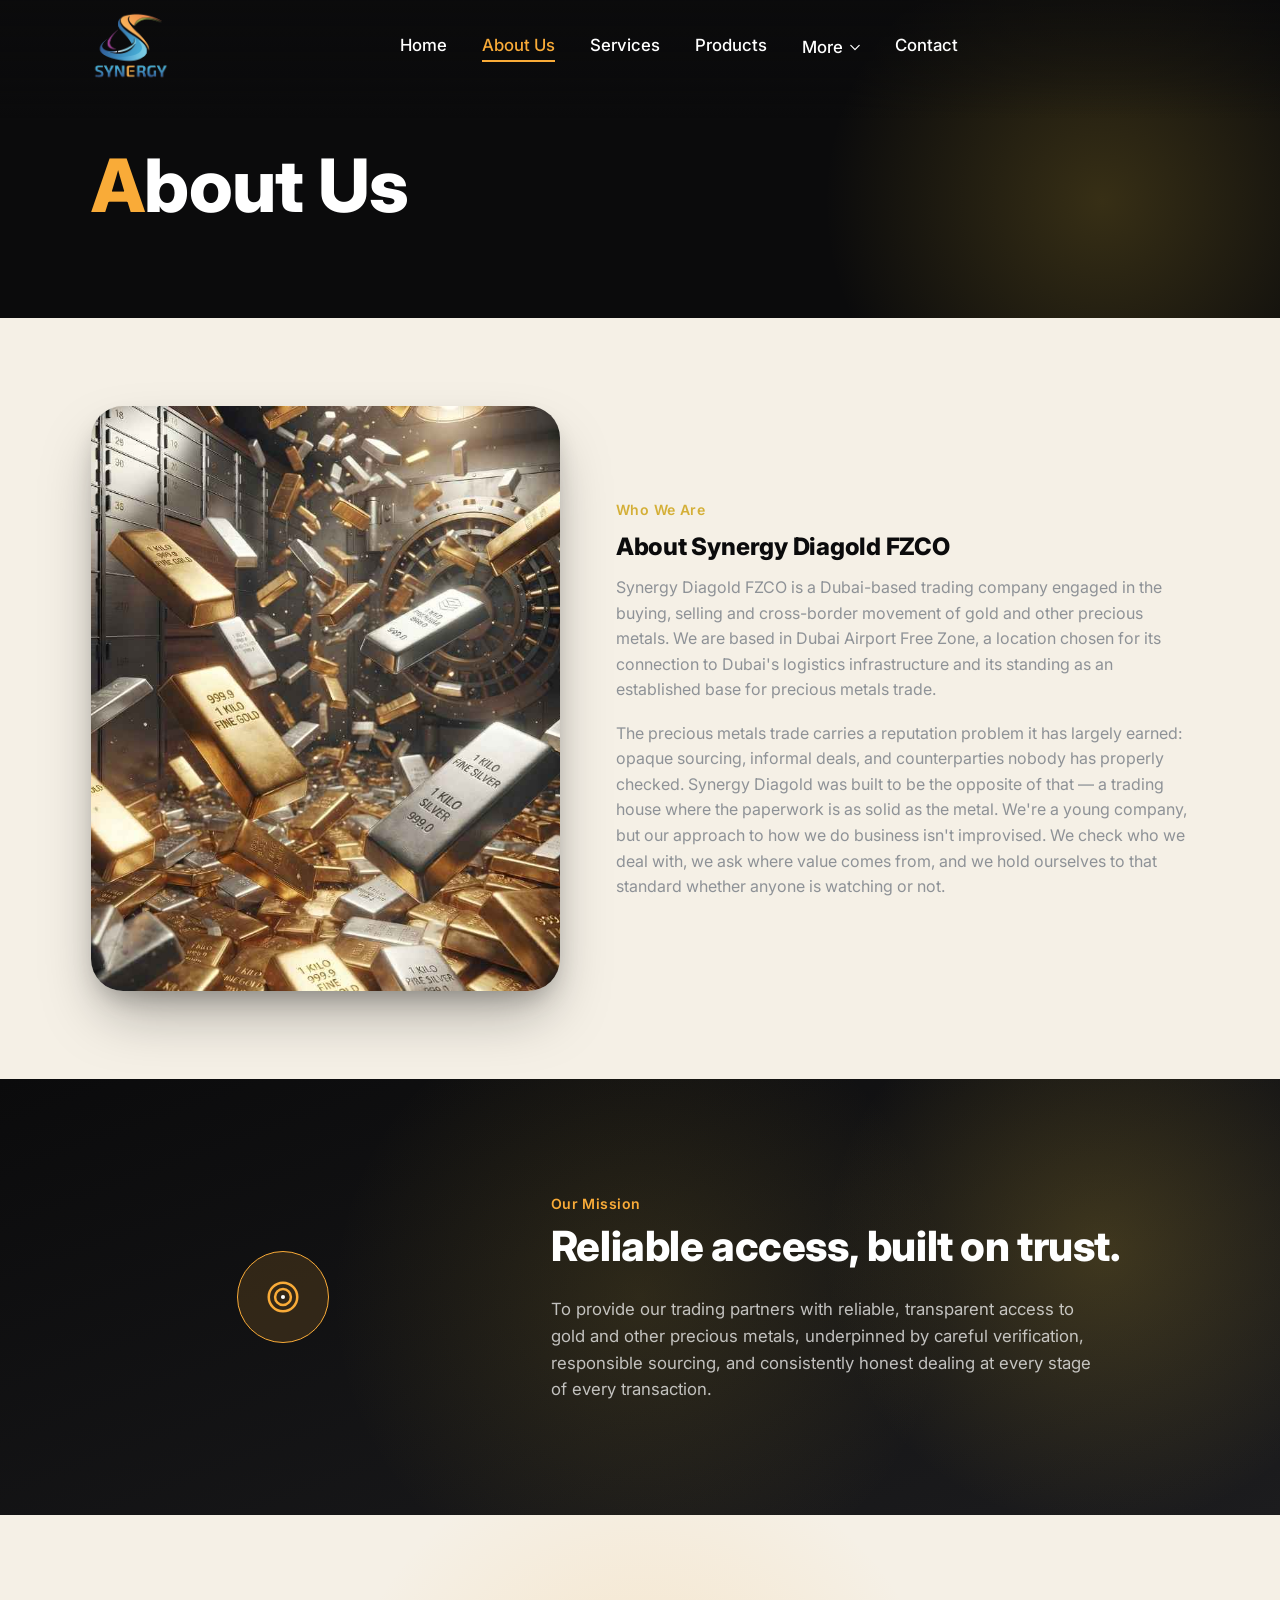
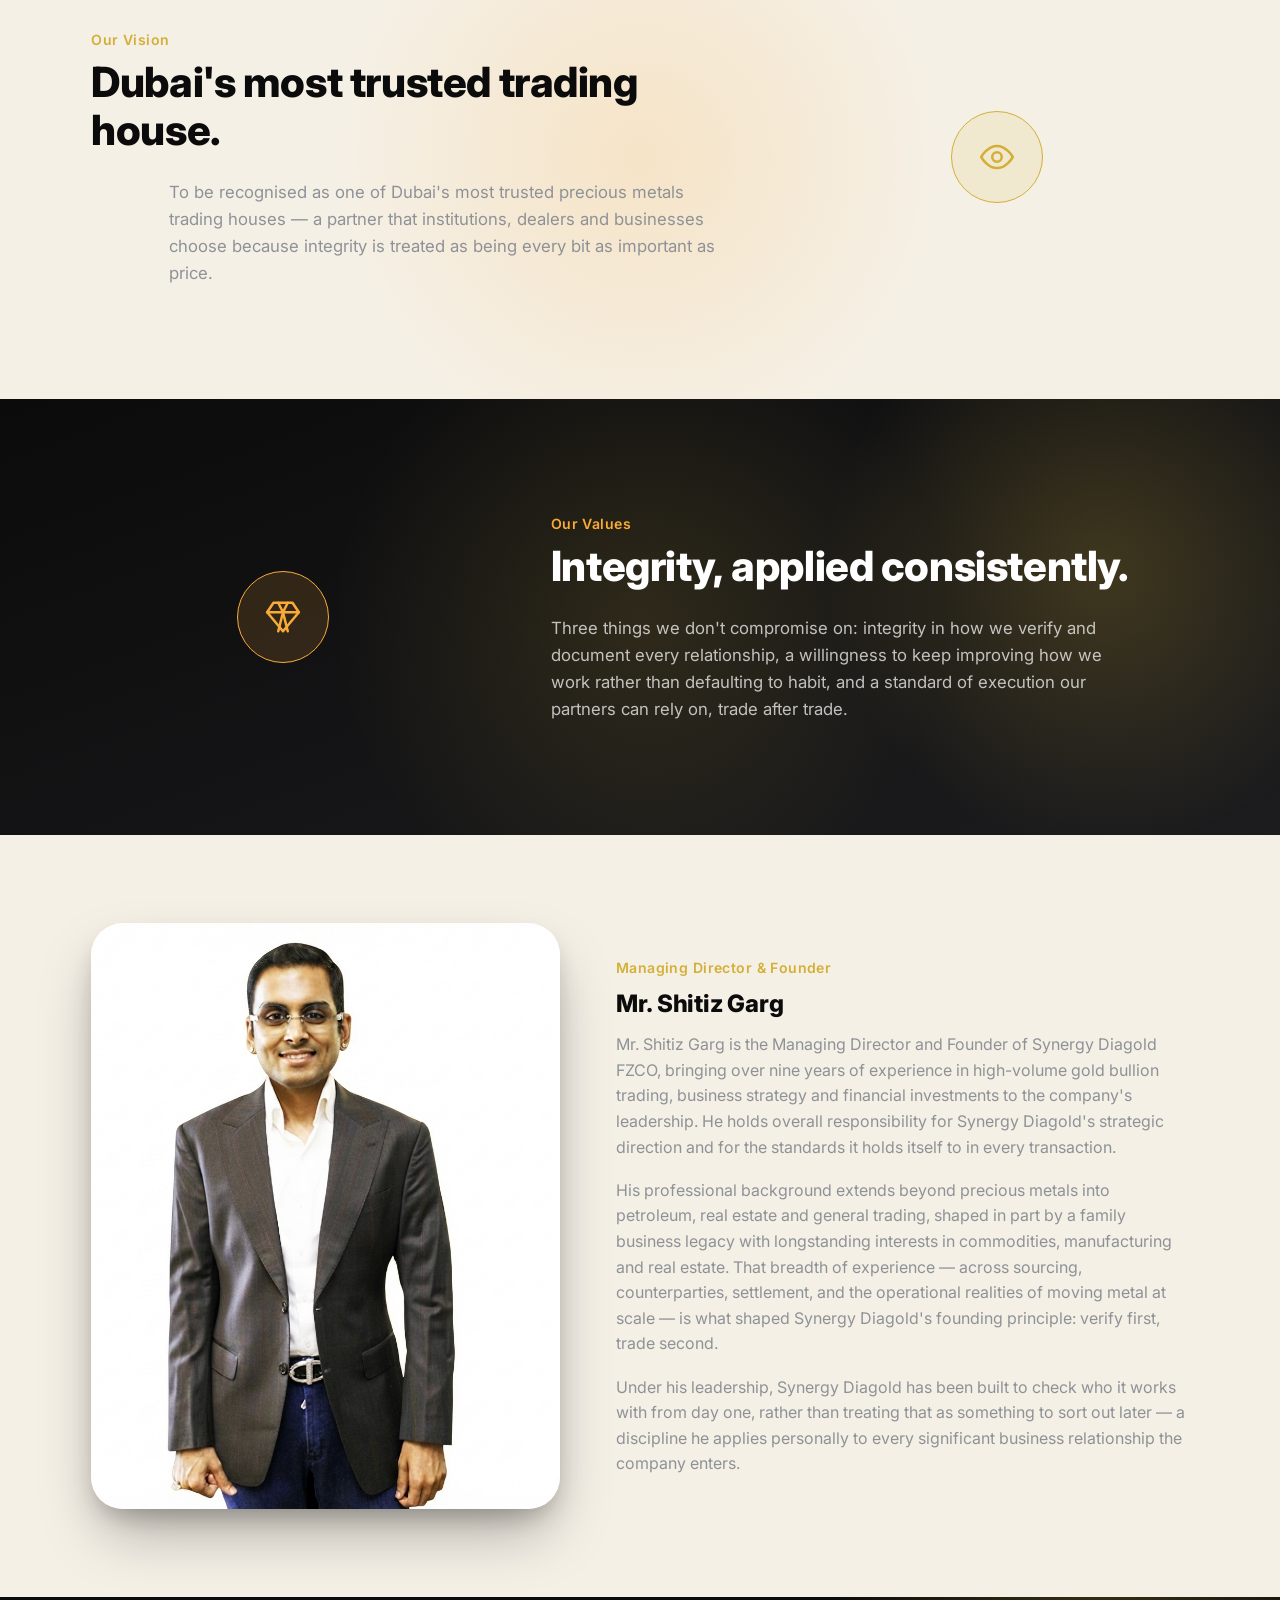
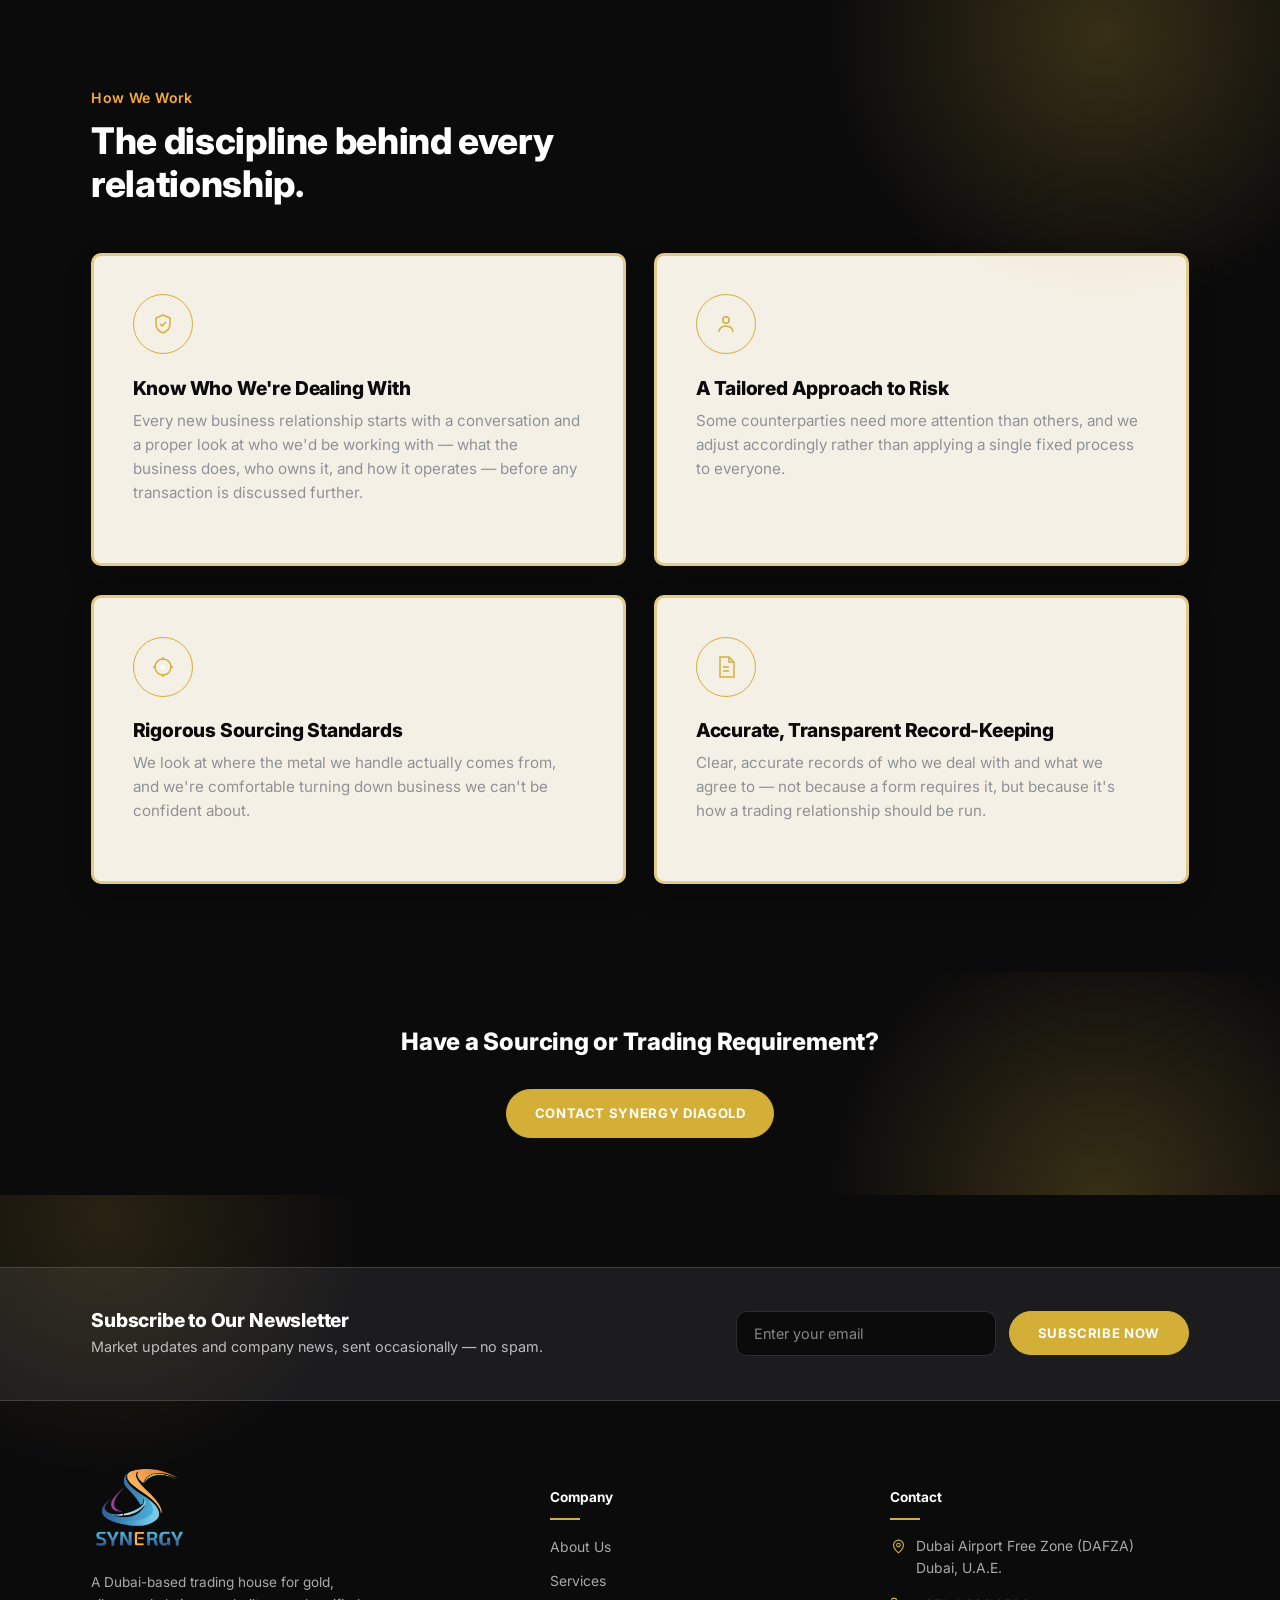
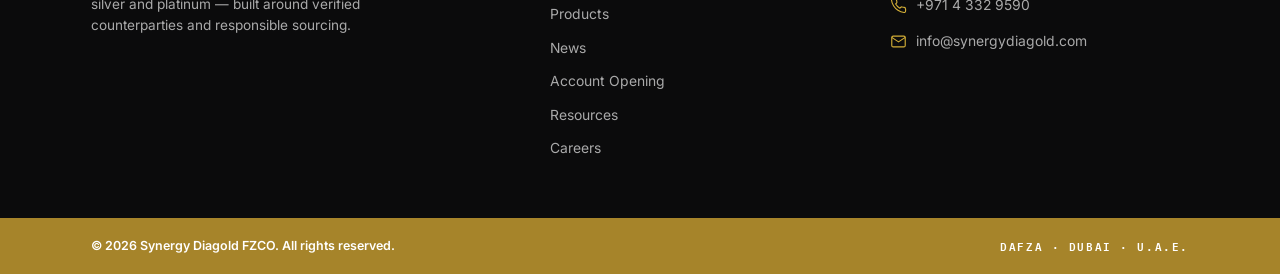
==== commit 7144c4fc: "Update phone number to +971 4 332 9590 sitewide" ====
--- a/about.html
+++ b/about.html
@@ -61,7 +61,7 @@
   </ul>
   <div class="nav-overlay-contact">
     <a href="mailto:info@synergydiagold.com">info@synergydiagold.com</a>
-    <a href="tel:+971543220789">+971 54 322 0789</a>
+    <a href="tel:+97143329590">+971 4 332 9590</a>
   </div>
 </div>
 
@@ -209,7 +209,7 @@
         <p>Market updates and company news, sent occasionally &mdash; no spam.</p>
       </div>
       <form class="newsletter-form js-newsletter-form" novalidate>
-        <input type="email" name="email" placeholder="Enter your email" required>
+        <input type="email" name="email" placeholder="Enter your email" aria-label="Email address" required>
         <button type="submit" class="btn btn-primary">Subscribe Now</button>
       </form>
     </div>
@@ -241,7 +241,7 @@
           </li>
           <li>
             <svg viewBox="0 0 24 24" aria-hidden="true"><path d="M22 16.9v3a2 2 0 0 1-2.2 2 19.8 19.8 0 0 1-8.6-3.1 19.5 19.5 0 0 1-6-6A19.8 19.8 0 0 1 2.1 4.2 2 2 0 0 1 4.1 2h3a2 2 0 0 1 2 1.7c.1.9.3 1.8.6 2.7a2 2 0 0 1-.4 2.1L8 9.8a16 16 0 0 0 6 6l1.3-1.3a2 2 0 0 1 2.1-.4c.9.3 1.8.5 2.7.6a2 2 0 0 1 1.7 2z"/></svg>
-            <a href="tel:+971543220789">+971 54 322 0789</a>
+            <a href="tel:+97143329590">+971 4 332 9590</a>
           </li>
           <li>
             <svg viewBox="0 0 24 24" aria-hidden="true"><rect x="2.5" y="4.5" width="19" height="15" rx="2"/><path d="m3 6.5 9 6 9-6"/></svg>
--- a/css/style.css
+++ b/css/style.css
@@ -2193,9 +2193,24 @@
 .doc-row:hover .doc-row-download { color: var(--indigo-light); }
 .doc-row-download svg { width: 15px; height: 15px; stroke: currentColor; fill: none; stroke-width: 2; transition: transform 0.3s ease; }
 .doc-row:hover .doc-row-download svg { transform: translateY(3px); }
+.doc-row-actions { flex-shrink: 0; display: flex; align-items: center; gap: 0.5rem; }
+.doc-row-btn {
+  display: flex; align-items: center; gap: 0.4em;
+  font-size: 0.85rem; font-weight: 600; color: var(--indigo-deep);
+  border: 1px solid rgba(212,175,55,0.4);
+  border-radius: var(--radius-pill);
+  padding: 0.5em 1em;
+  white-space: nowrap;
+  transition: color 0.3s ease, border-color 0.3s ease, background 0.3s ease;
+}
+.doc-row-btn svg { width: 15px; height: 15px; stroke: currentColor; fill: none; stroke-width: 2; transition: transform 0.3s ease; }
+.doc-row-btn:hover { border-color: var(--indigo); background: var(--indigo); color: var(--white); }
+.doc-row-btn.is-download:hover svg { transform: translateY(2px); }
+.doc-row:hover .doc-row-btn { color: var(--indigo-light); border-color: rgba(249,171,56,0.5); }
+.doc-row:hover .doc-row-btn:hover { background: var(--indigo); color: var(--white); border-color: var(--indigo); }
 @media (max-width: 620px) {
   .doc-row { flex-wrap: wrap; }
-  .doc-row-download { margin-left: calc(44px + 1.2rem); }
+  .doc-row-download, .doc-row-actions { margin-left: calc(44px + 1.2rem); }
 }
 
 /* ---------- Careers: open-application banner ---------- */
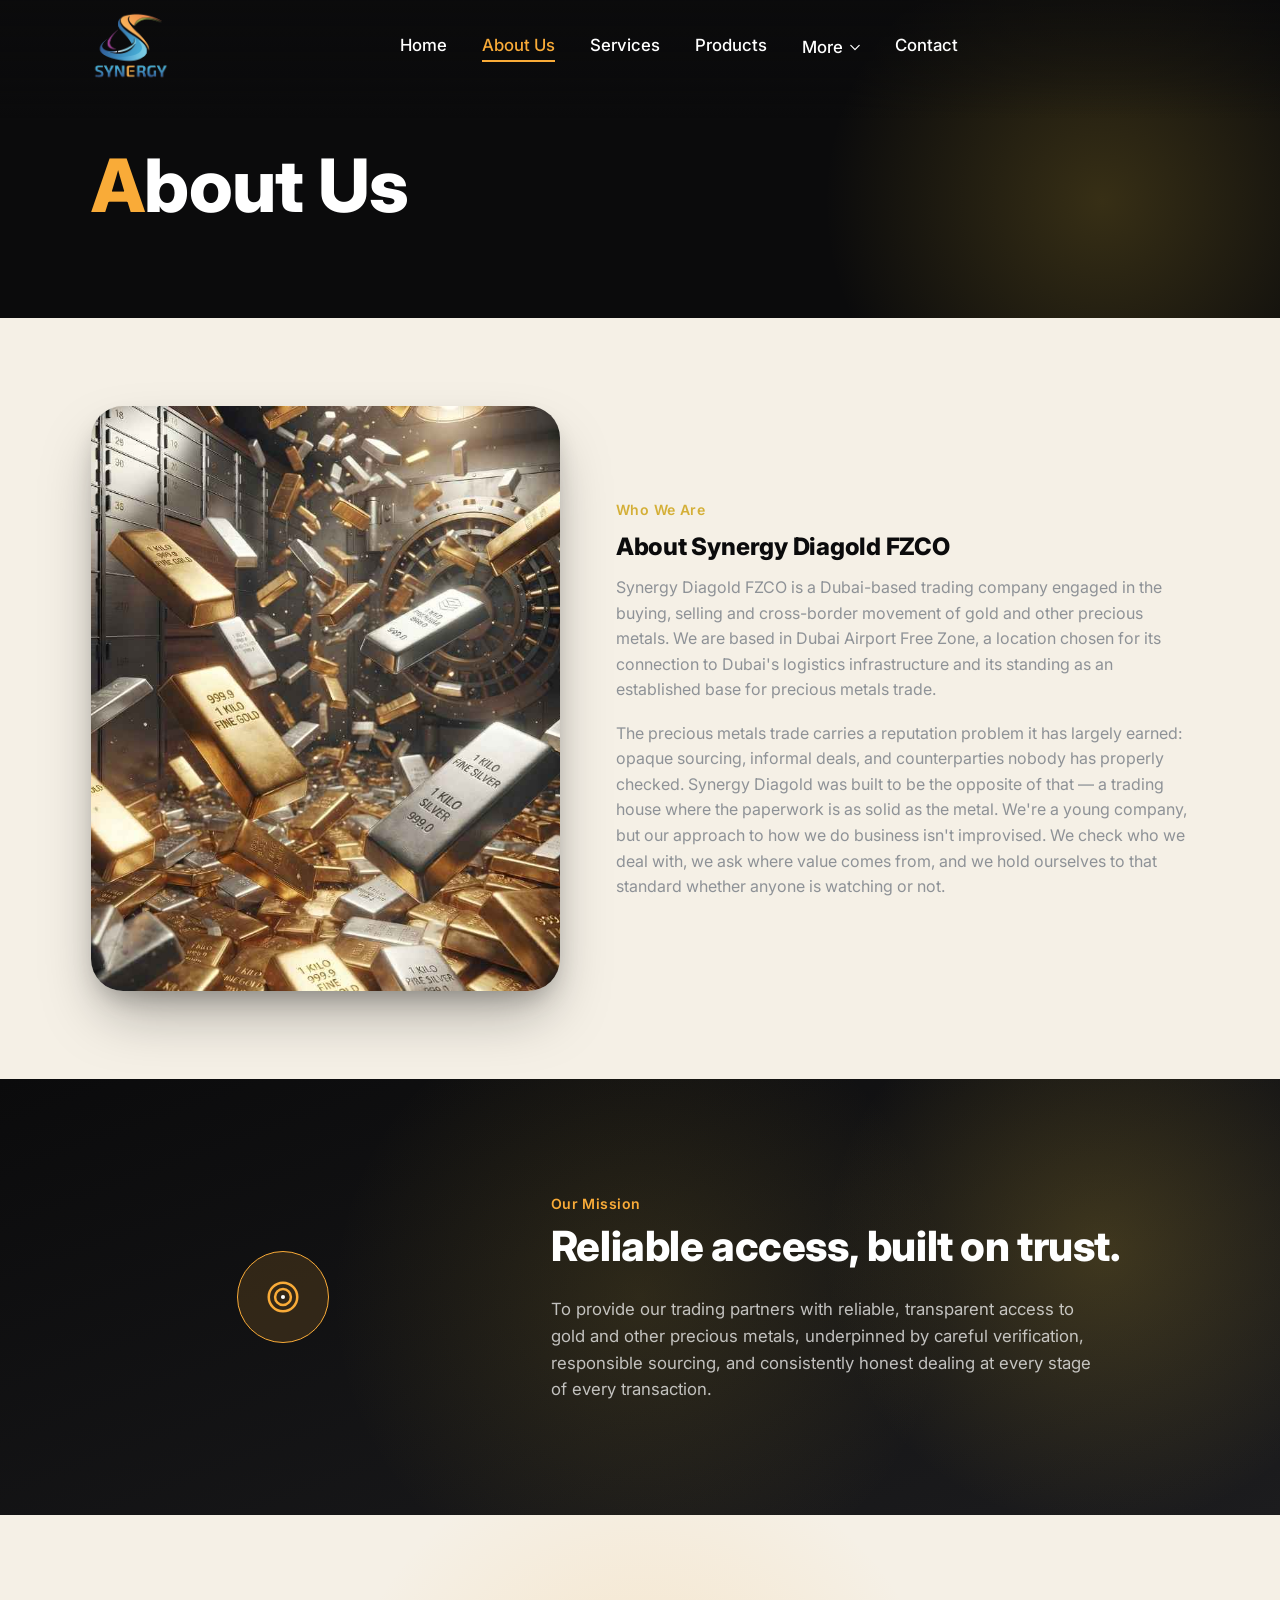
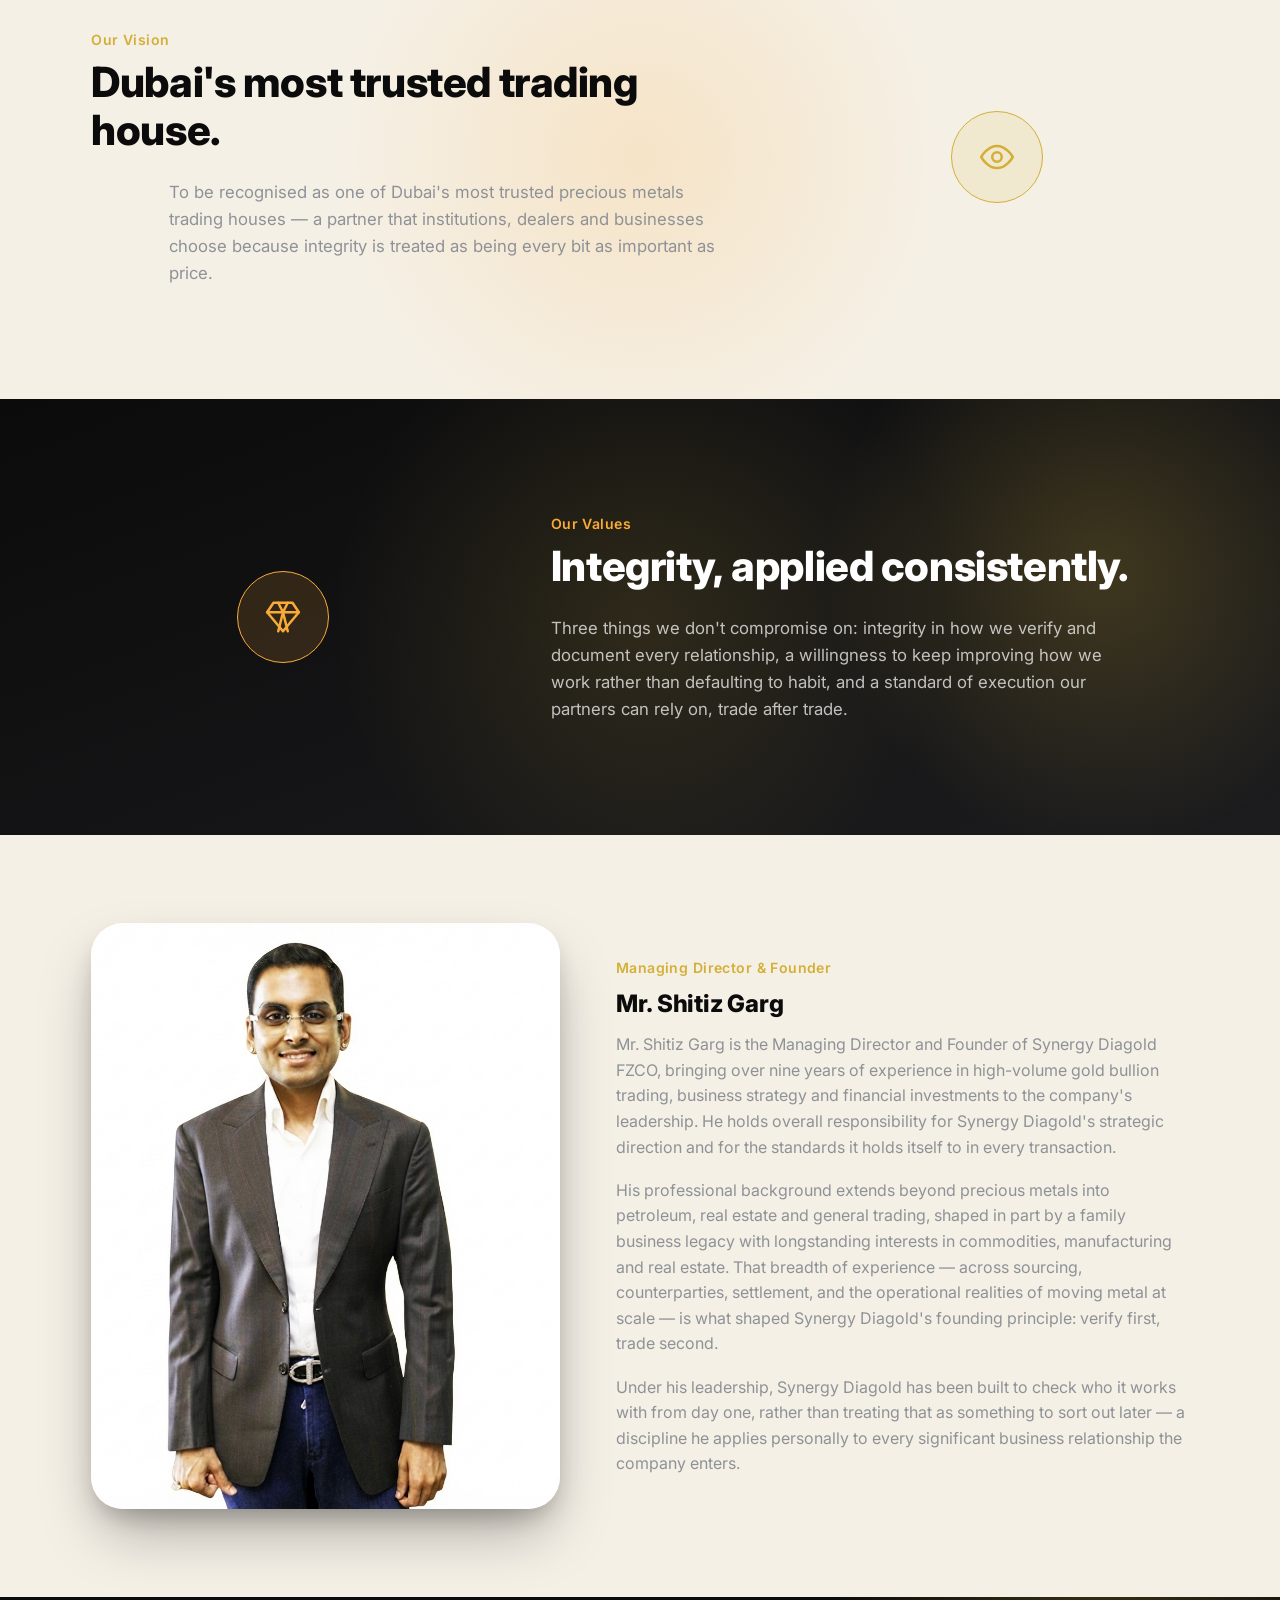
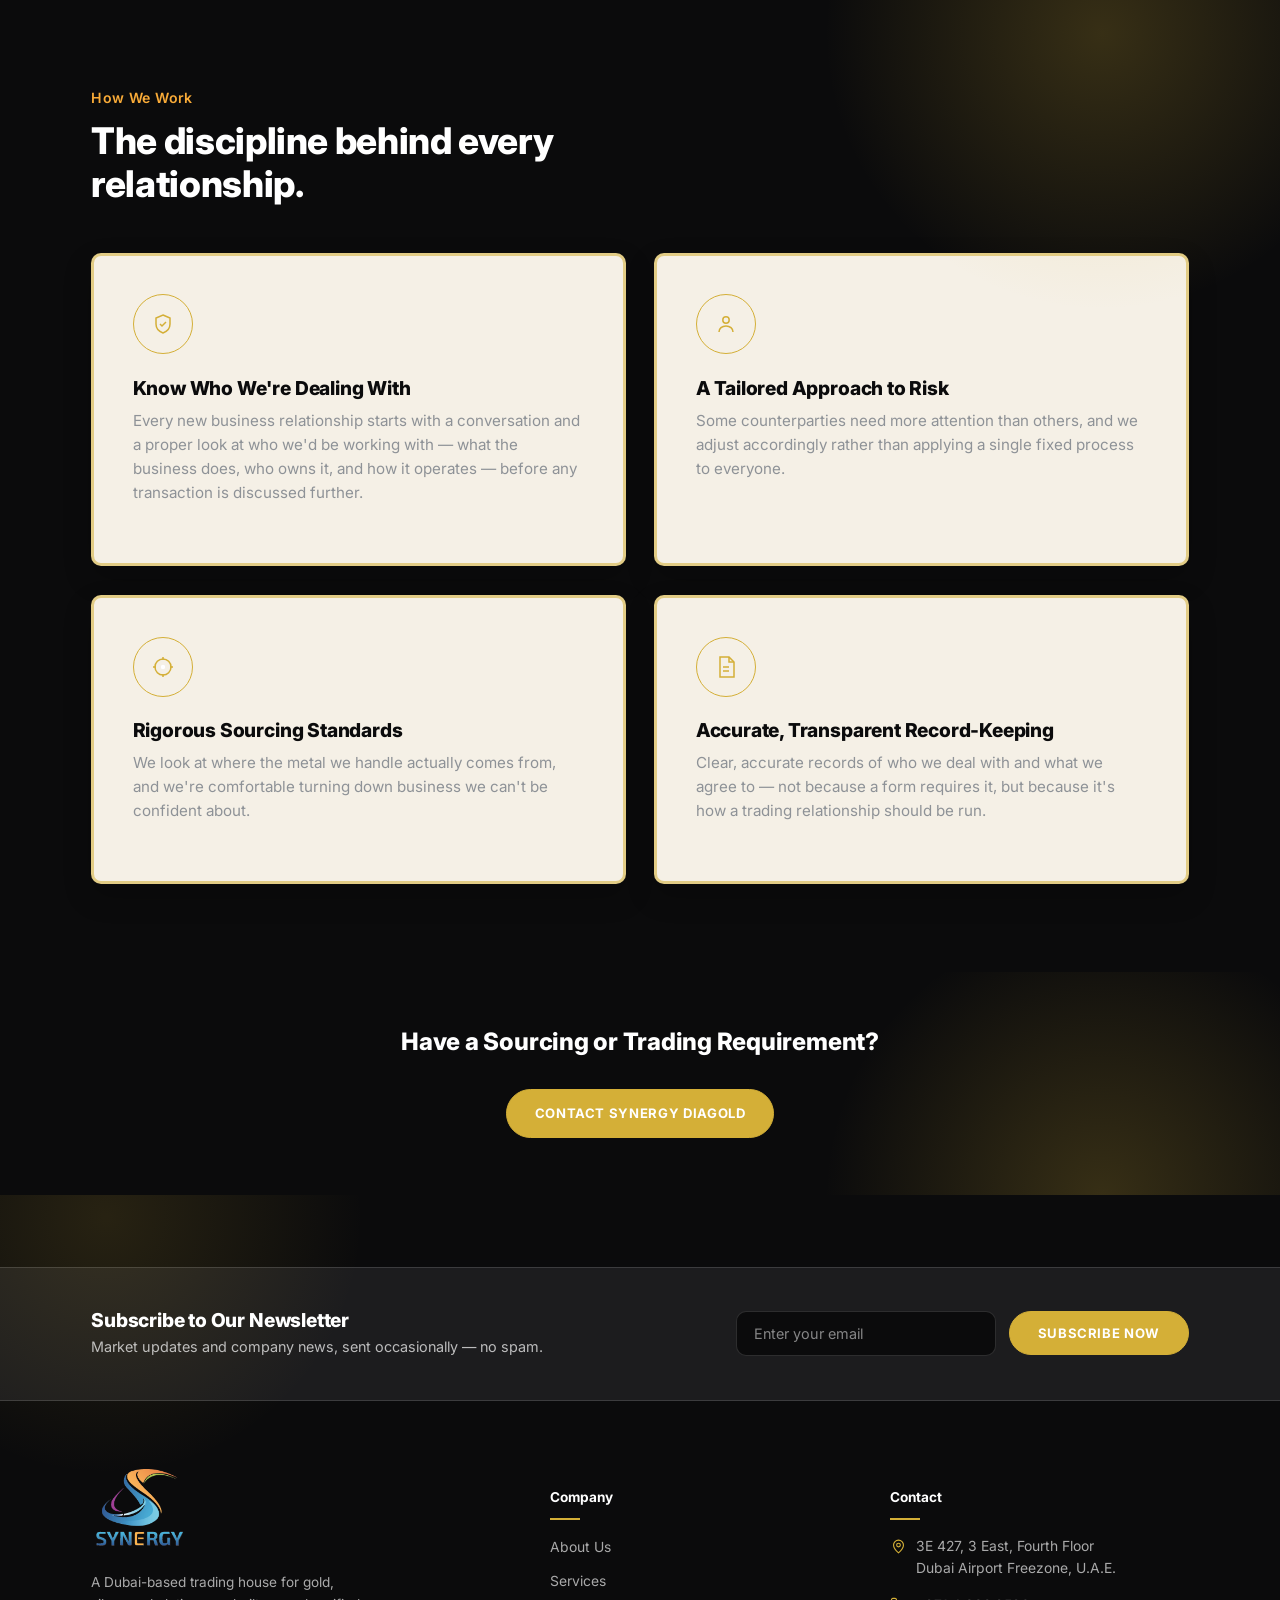
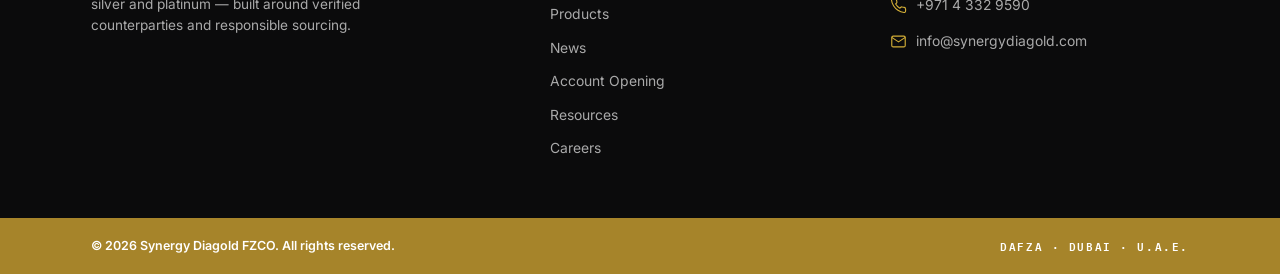
==== commit 0a7337eb: "Update company address sitewide to 3E 427, 3 East, Fourth Floor, Dubai Airport Freezone, U.A.E." ====
--- a/about.html
+++ b/about.html
@@ -237,7 +237,7 @@
         <ul class="footer-contact">
           <li>
             <svg viewBox="0 0 24 24" aria-hidden="true"><path d="M12 21s7-5.686 7-11a7 7 0 1 0-14 0c0 5.314 7 11 7 11z"/><circle cx="12" cy="10" r="2.6"/></svg>
-            <span>Dubai Airport Free Zone (DAFZA)<br>Dubai, U.A.E.</span>
+            <span>3E 427, 3 East, Fourth Floor<br>Dubai Airport Freezone, U.A.E.</span>
           </li>
           <li>
             <svg viewBox="0 0 24 24" aria-hidden="true"><path d="M22 16.9v3a2 2 0 0 1-2.2 2 19.8 19.8 0 0 1-8.6-3.1 19.5 19.5 0 0 1-6-6A19.8 19.8 0 0 1 2.1 4.2 2 2 0 0 1 4.1 2h3a2 2 0 0 1 2 1.7c.1.9.3 1.8.6 2.7a2 2 0 0 1-.4 2.1L8 9.8a16 16 0 0 0 6 6l1.3-1.3a2 2 0 0 1 2.1-.4c.9.3 1.8.5 2.7.6a2 2 0 0 1 1.7 2z"/></svg>
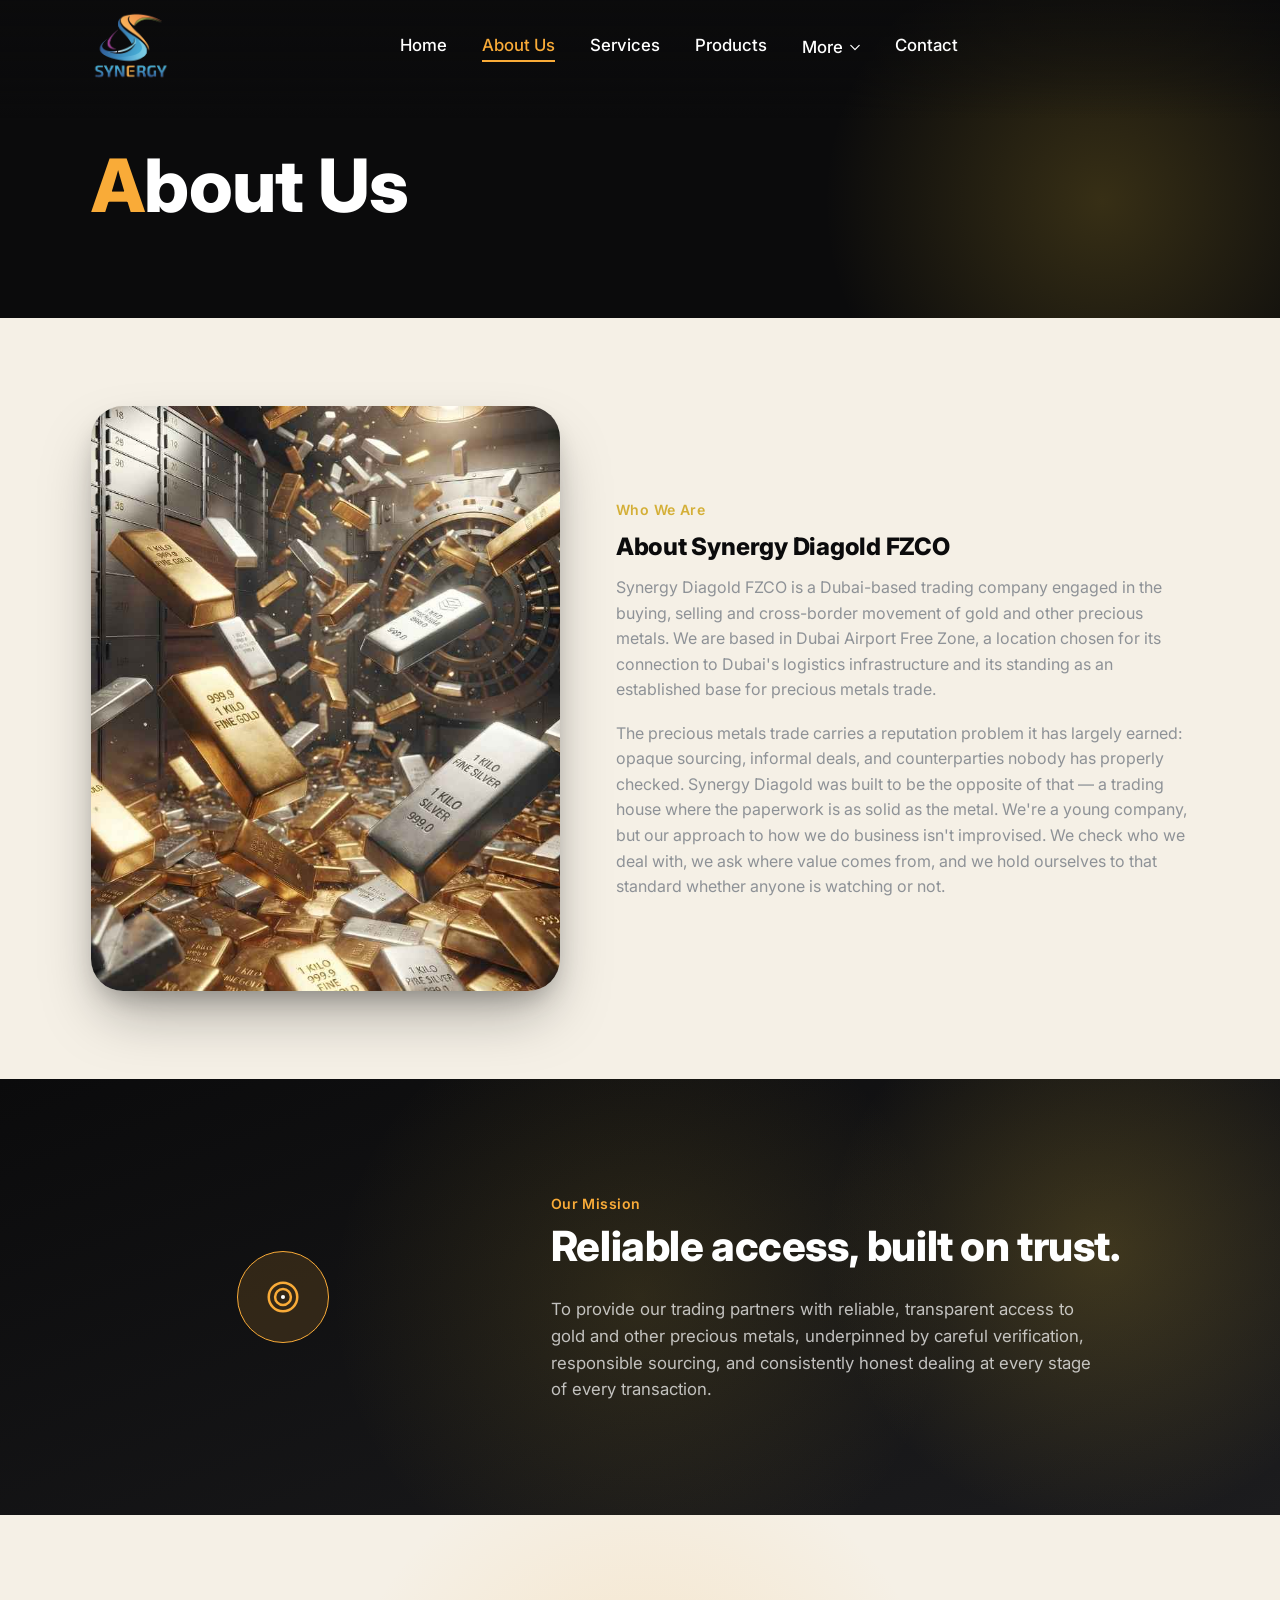
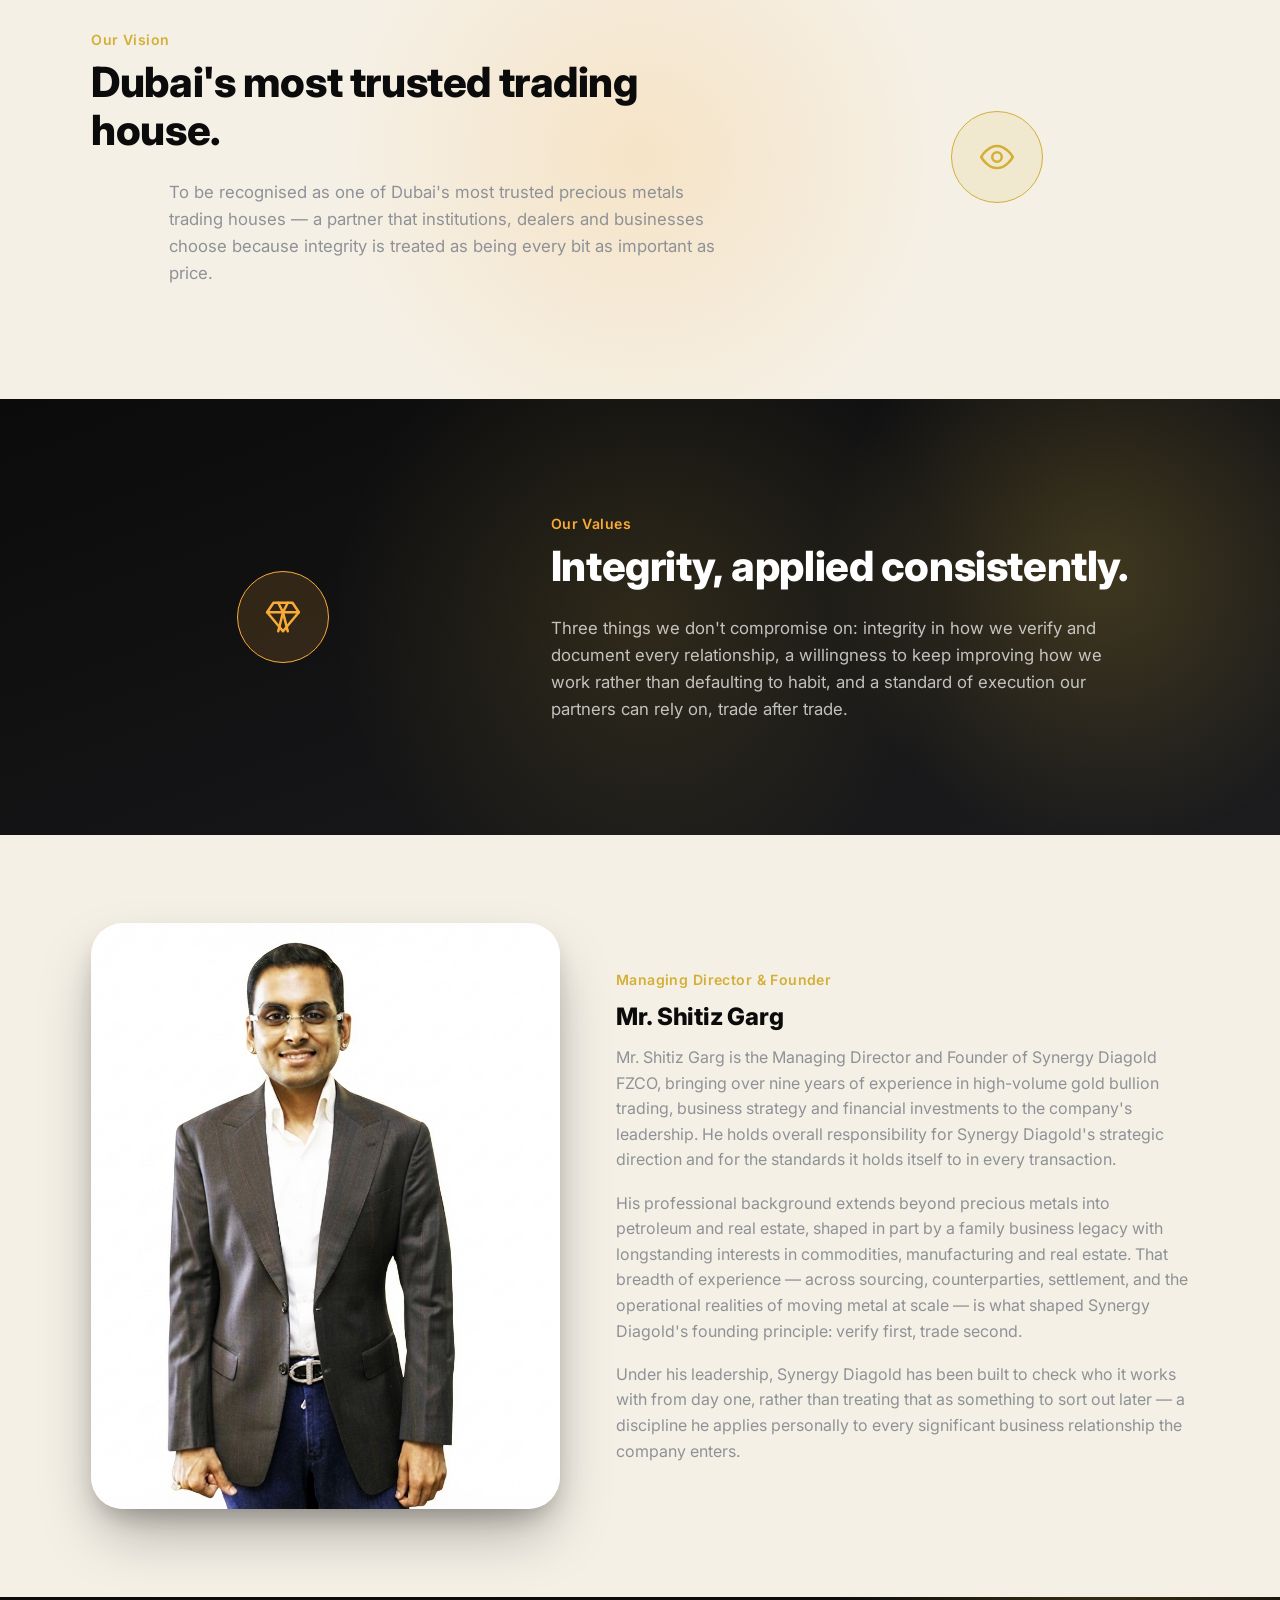
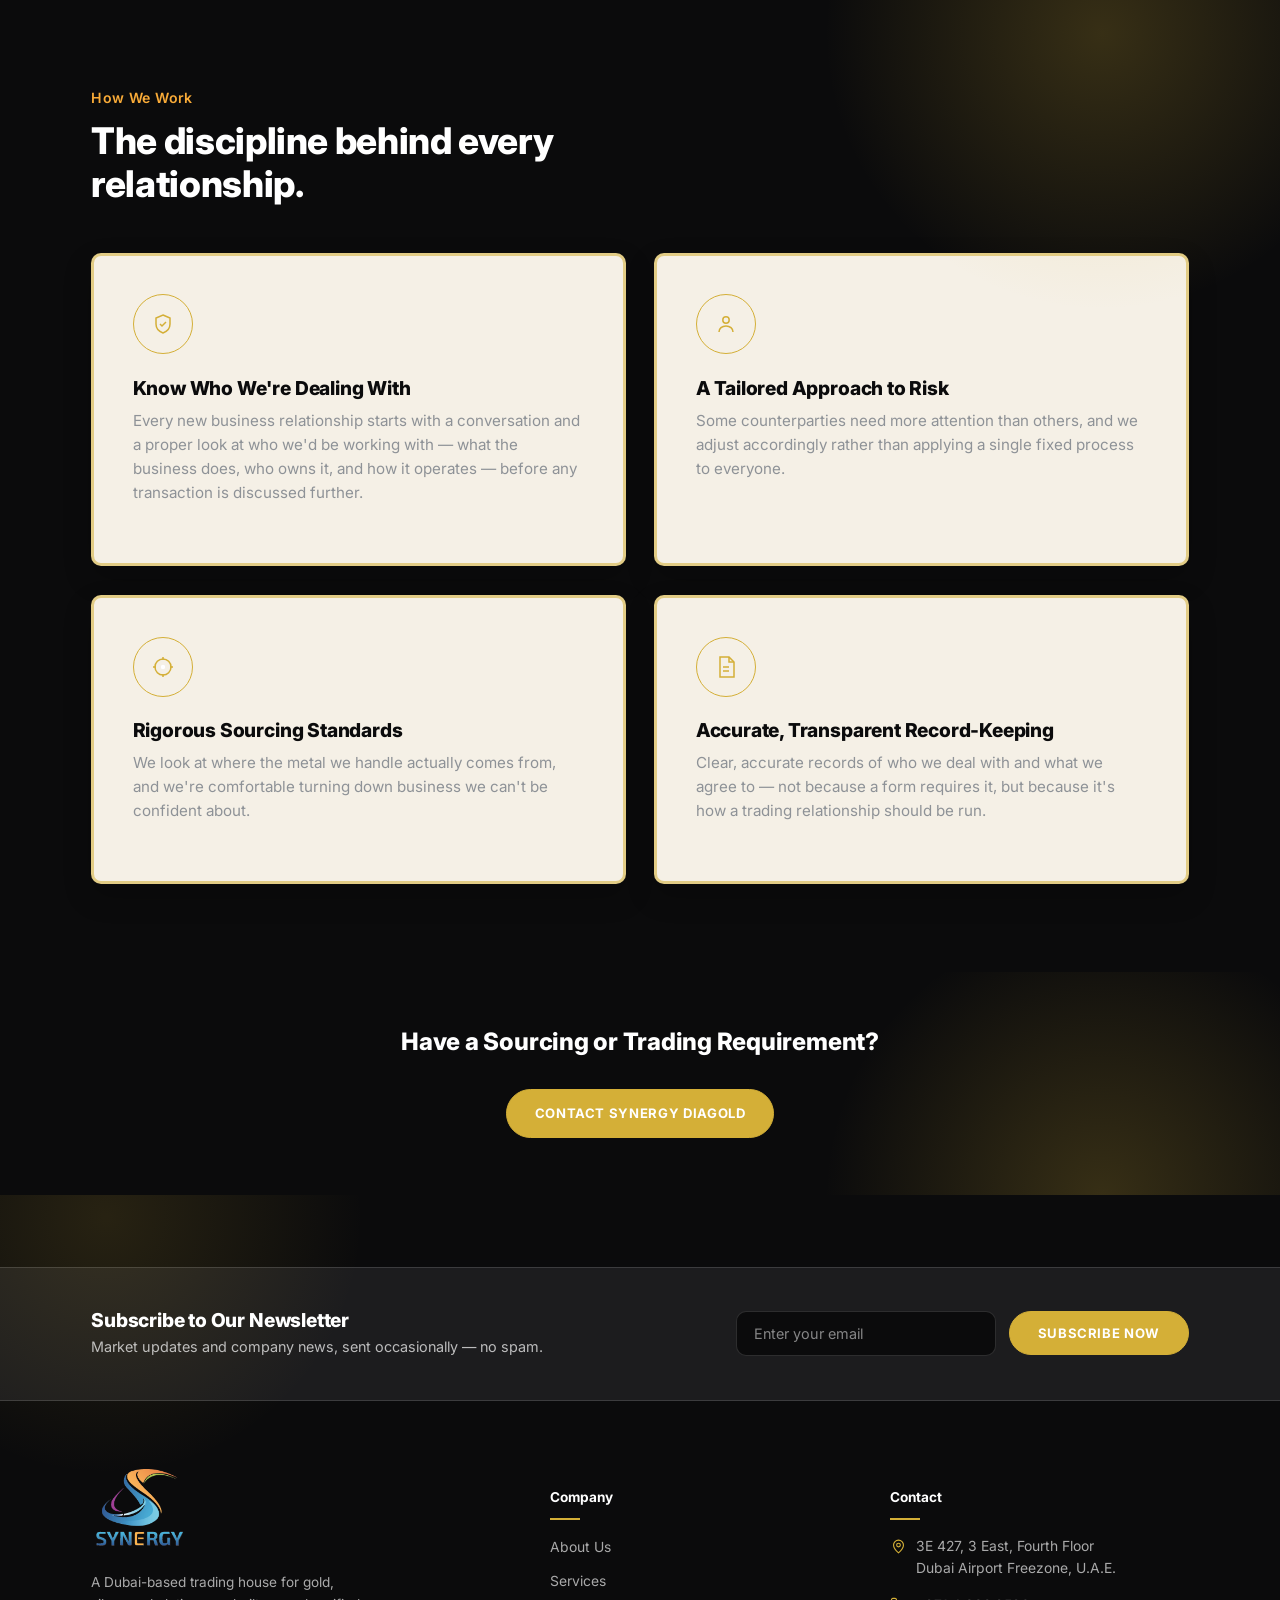
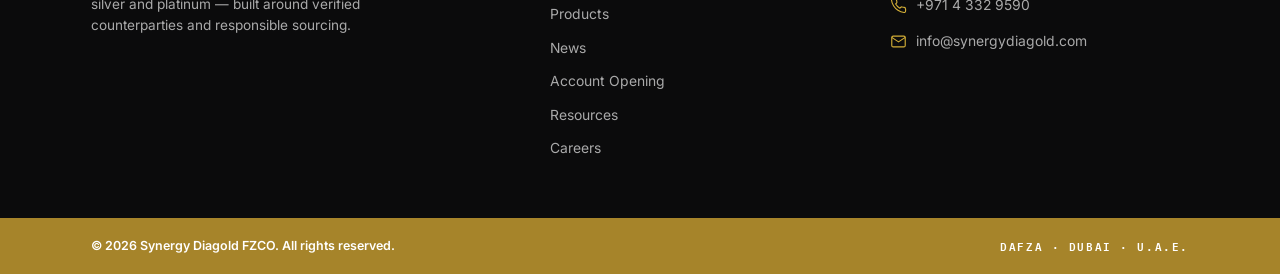
==== commit 8335546c: "About page: remove 'and general trading' from founder bio" ====
--- a/about.html
+++ b/about.html
@@ -148,7 +148,7 @@
         <div class="eyebrow">Managing Director &amp; Founder</div>
         <h2>Mr. Shitiz Garg</h2>
         <p class="slate-text">Mr. Shitiz Garg is the Managing Director and Founder of Synergy Diagold FZCO, bringing over nine years of experience in high-volume gold bullion trading, business strategy and financial investments to the company's leadership. He holds overall responsibility for Synergy Diagold's strategic direction and for the standards it holds itself to in every transaction.</p>
-        <p class="slate-text">His professional background extends beyond precious metals into petroleum, real estate and general trading, shaped in part by a family business legacy with longstanding interests in commodities, manufacturing and real estate. That breadth of experience — across sourcing, counterparties, settlement, and the operational realities of moving metal at scale — is what shaped Synergy Diagold's founding principle: verify first, trade second.</p>
+        <p class="slate-text">His professional background extends beyond precious metals into petroleum and real estate, shaped in part by a family business legacy with longstanding interests in commodities, manufacturing and real estate. That breadth of experience — across sourcing, counterparties, settlement, and the operational realities of moving metal at scale — is what shaped Synergy Diagold's founding principle: verify first, trade second.</p>
         <p class="slate-text">Under his leadership, Synergy Diagold has been built to check who it works with from day one, rather than treating that as something to sort out later — a discipline he applies personally to every significant business relationship the company enters.</p>
       </div>
     </div>
--- a/css/style.css
+++ b/css/style.css
@@ -644,6 +644,67 @@
 .contact-card p.note { font-size: 0.85rem; margin-top: 0.5em; color: rgba(255,255,255,0.65); }
 .contact-grid { display: grid; grid-template-columns: 1.1fr 0.9fr; gap: 3rem; }
 @media (max-width: 860px) { .contact-grid { grid-template-columns: 1fr; } }
+
+/* ---------- Contact action cards (Call / Email Us) ---------- */
+.contact-action-grid { display: grid; grid-template-columns: repeat(2, 1fr); gap: 1.6rem; max-width: 640px; margin: 2.8rem auto 0; }
+@media (max-width: 560px) { .contact-action-grid { grid-template-columns: 1fr; } }
+.contact-action-card {
+  position: relative;
+  overflow: hidden;
+  display: flex;
+  flex-direction: column;
+  align-items: center;
+  text-align: center;
+  gap: 0.5em;
+  background: var(--ivory);
+  border: 1px solid rgba(212,175,55,0.35);
+  border-radius: var(--radius);
+  padding: 2.4rem 1.8rem;
+  transition: transform 0.35s cubic-bezier(.2,.8,.2,1), box-shadow 0.35s ease, border-color 0.35s ease;
+}
+.contact-action-card:hover { transform: translateY(-6px); box-shadow: 0 20px 40px rgba(11,11,12,0.16); border-color: var(--indigo); }
+.contact-action-card::before {
+  content: '';
+  position: absolute;
+  inset: 0;
+  background: radial-gradient(circle at 50% 0%, rgba(212,175,55,0.16) 0%, transparent 65%);
+  opacity: 0;
+  transition: opacity 0.4s ease;
+  pointer-events: none;
+}
+.contact-action-card:hover::before { opacity: 1; }
+.contact-action-icon {
+  position: relative;
+  width: 62px; height: 62px;
+  border-radius: 50%;
+  border: 1.5px solid var(--indigo);
+  display: flex; align-items: center; justify-content: center;
+  transition: background 0.35s ease, transform 0.4s cubic-bezier(.2,.8,.2,1);
+}
+.contact-action-icon svg { width: 26px; height: 26px; stroke: var(--indigo); fill: none; stroke-width: 1.6; stroke-linecap: round; stroke-linejoin: round; }
+.contact-action-card:hover .contact-action-icon { background: var(--indigo); transform: scale(1.08) rotate(-6deg); }
+.contact-action-card:hover .contact-action-icon svg { stroke: var(--white); }
+.contact-action-title { position: relative; font-weight: 700; font-size: 0.92rem; text-transform: uppercase; letter-spacing: 0.06em; color: var(--text-muted); }
+.contact-action-value { position: relative; font-family: var(--font-mono); font-size: 1.05rem; color: var(--text-dark); transition: color 0.3s ease; word-break: break-word; }
+.contact-action-card:hover .contact-action-value { color: var(--indigo-deep); }
+
+/* ---------- Contact info list (address / phone / email with icons) ---------- */
+.contact-info-list { display: flex; flex-direction: column; gap: 1.4rem; margin-top: 1.8rem; }
+.contact-info-list li { display: flex; align-items: flex-start; gap: 1rem; }
+.contact-info-icon {
+  flex-shrink: 0;
+  width: 46px; height: 46px;
+  border-radius: 50%;
+  background: rgba(212,175,55,0.12);
+  display: flex; align-items: center; justify-content: center;
+  transition: background 0.3s ease, transform 0.3s ease;
+}
+.contact-info-icon svg { width: 20px; height: 20px; stroke: var(--indigo); fill: none; stroke-width: 1.6; stroke-linecap: round; stroke-linejoin: round; }
+.contact-info-list li:hover .contact-info-icon { background: var(--indigo); transform: scale(1.08); }
+.contact-info-list li:hover .contact-info-icon svg { stroke: var(--white); }
+.contact-info-label { display: block; font-size: 0.78rem; font-weight: 700; text-transform: uppercase; letter-spacing: 0.05em; color: var(--indigo-deep); margin-bottom: 0.2em; }
+.contact-info-value { display: block; font-size: 0.98rem; color: var(--text-dark); transition: color 0.25s ease; }
+a.contact-info-value:hover { color: var(--indigo-deep); }
 
 /* ---------- Footer ---------- */
 .site-footer { background: var(--ink); color: rgba(255,255,255,0.7); padding-top: 4rem; }
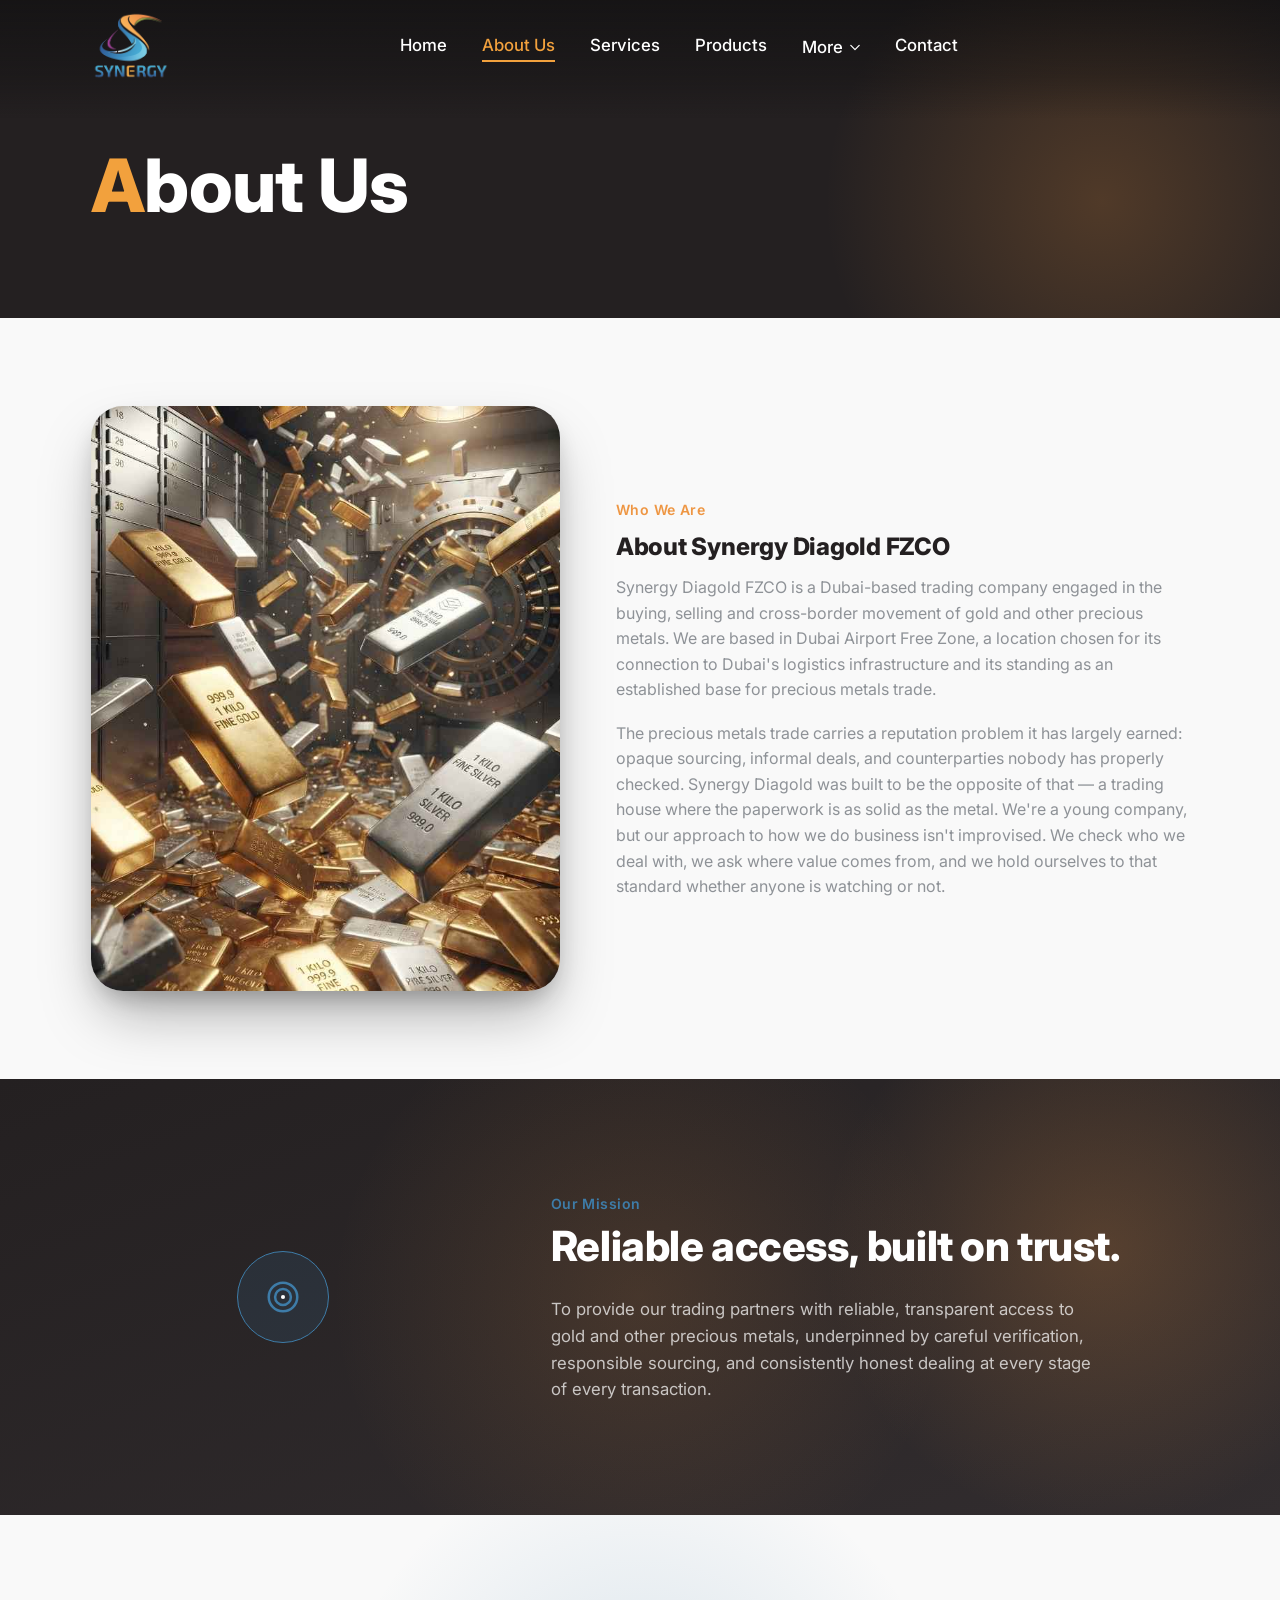
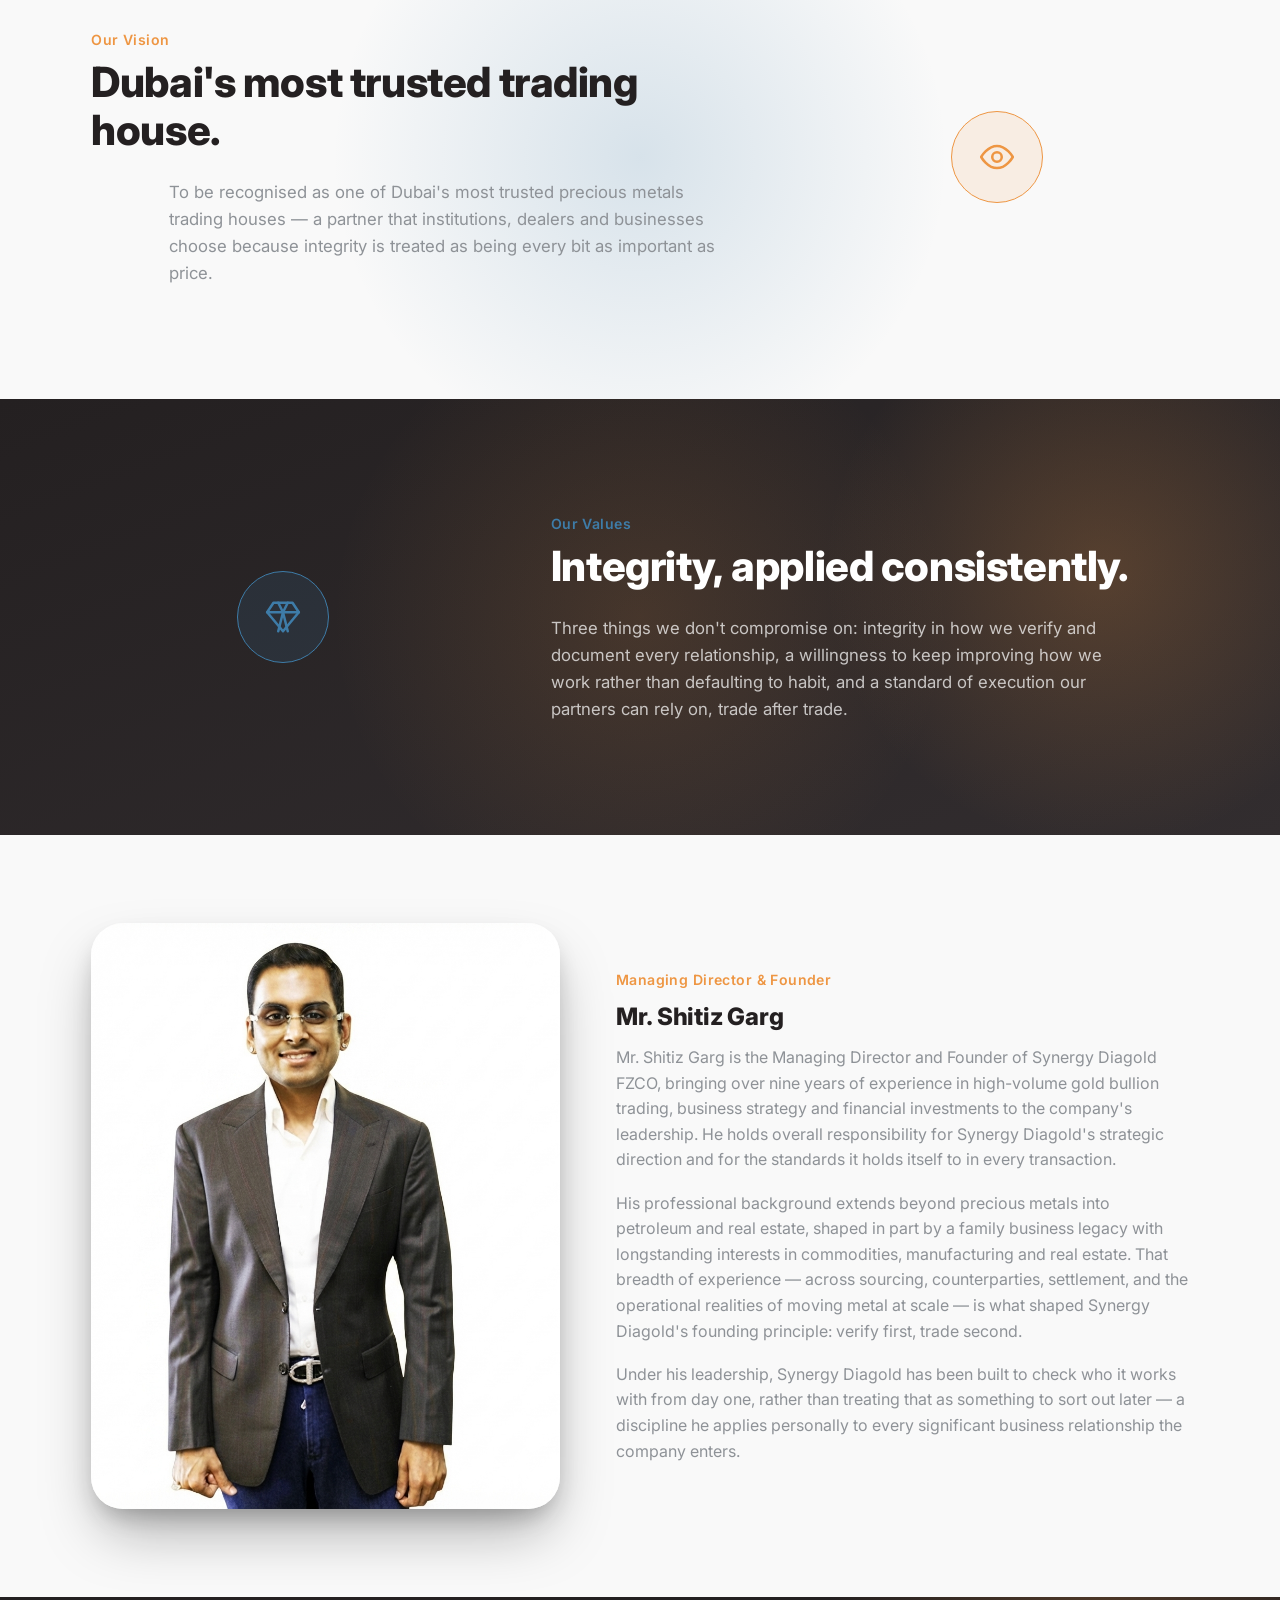
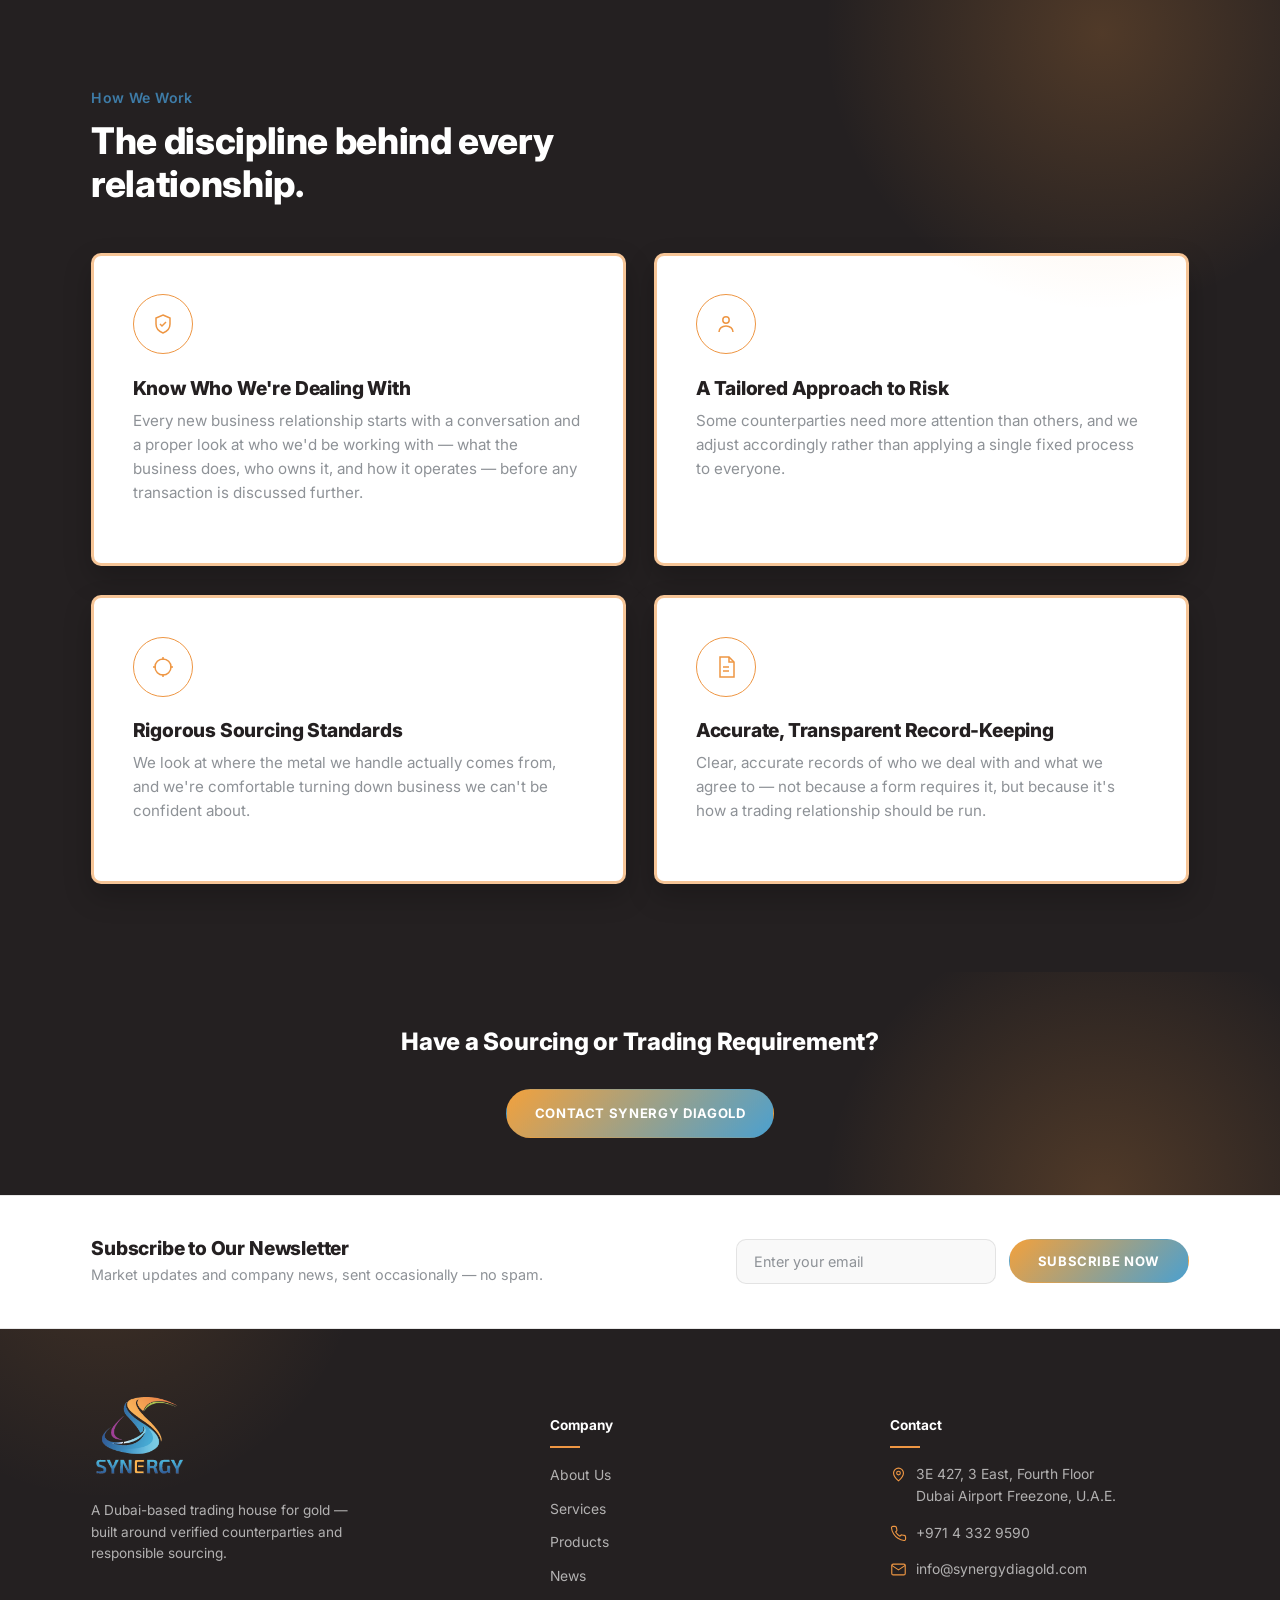
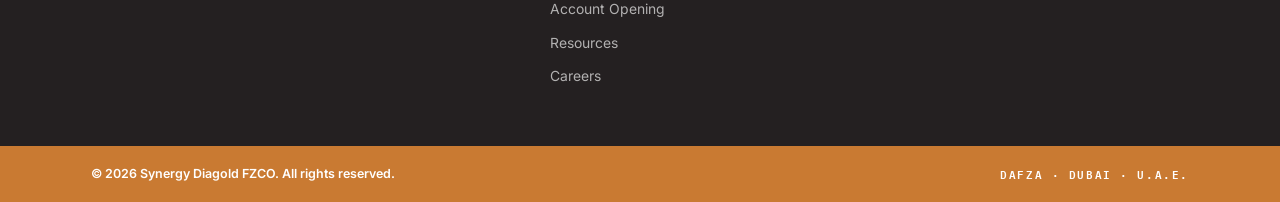
==== commit 8200a56b: "Remove silver, platinum and palladium content and images Co-Authored-By: Claude Sonnet 5.5 <noreply@" ====
--- a/about.html
+++ b/about.html
@@ -218,7 +218,7 @@
     <div class="footer-grid">
       <div class="footer-brand">
         <img src="assets/synergy-diagold-logo.png" alt="Synergy Diagold FZCO">
-        <p>A Dubai-based trading house for gold, silver and platinum — built around verified counterparties and responsible sourcing.</p>
+        <p>A Dubai-based trading house for gold — built around verified counterparties and responsible sourcing.</p>
       </div>
       <div class="footer-col">
         <h5>Company</h5>
--- a/css/style.css
+++ b/css/style.css
@@ -7,22 +7,24 @@
 
 :root {
   --white: #FFFFFF;
-  --ivory: #F5F0E6;
-  --gray-light: #EFE8DA;
+  --ivory: #F9F9F9;
+  --gray-light: #EAF1F5;
   --gray-mid: #E4E5E7;
-  --ink: #0B0B0C;
-  --ink-soft: #1C1C1E;
+  --ink: #242021;
+  --ink-soft: #322D2F;
   --ink-line: rgba(255, 255, 255, 0.14);
-  --indigo: #D4AF37;
-  --indigo-light: #F9AB38;
-  --indigo-deep: #A6842A;
-  --sky: #C7C9CC;
-  --sky-deep: #8E9297;
-  --purple: #A6842A;
-  --purple-light: #D4AF37;
-  --text-dark: #0B0B0C;
+  --indigo: #EE9643;
+  --indigo-light: #3E7CA8;
+  --indigo-deep: #C97A32;
+  --grad-start: #F2A13D;
+  --grad-end: #4BA0CF;
+  --sky: #8DD0E3;
+  --sky-deep: #5CABD4;
+  --purple: #9D2798;
+  --purple-light: #C15FBC;
+  --text-dark: #242021;
   --text-muted: #8E9297;
-  --line-on-light: rgba(11, 11, 12, 0.1);
+  --line-on-light: rgba(36, 32, 33, 0.1);
 
   --font-heading: 'Inter', -apple-system, BlinkMacSystemFont, sans-serif;
   --font-body: 'Inter', -apple-system, BlinkMacSystemFont, sans-serif;
@@ -76,6 +78,7 @@
   color: var(--indigo);
   margin-bottom: 0.8em;
 }
+.eyebrow-accent-orange { color: #F2A13D; }
 .on-dark .eyebrow { color: var(--indigo-light); }
 
 /* ---------- Buttons ---------- */
@@ -93,11 +96,11 @@
   transition: all 0.2s ease;
 }
 .btn-primary {
-  background: var(--indigo);
+  background: linear-gradient(135deg, var(--grad-start) 0%, var(--grad-end) 100%);
   color: var(--white);
-  border-color: var(--indigo);
-}
-.btn-primary:hover { background: var(--indigo-deep); border-color: var(--indigo-deep); }
+  border-color: transparent;
+}
+.btn-primary:hover { background: linear-gradient(135deg, var(--grad-end) 0%, var(--grad-start) 100%); border-color: transparent; }
 .btn-dark {
   background: var(--ink);
   color: var(--white);
@@ -156,7 +159,7 @@
   padding: 0.3em 0;
   transition: color 0.2s ease;
 }
-.nav-links a:hover, .nav-links a.active { color: var(--indigo-light); }
+.nav-links a:hover, .nav-links a.active { color: var(--grad-start); }
 .nav-cta { display: flex; align-items: center; gap: 1.4rem; }
 .nav-cta .btn { padding: 0.75em 1.5em; font-size: 0.85rem; }
 .nav-toggle {
@@ -201,7 +204,7 @@
   width: 560px;
   height: 560px;
   border-radius: 50%;
-  background: radial-gradient(circle, rgba(212,175,55,0.22) 0%, transparent 70%);
+  background: radial-gradient(circle, rgba(238,150,67,0.22) 0%, transparent 70%);
   pointer-events: none;
 }
 .on-dark .slate-text, .on-dark p { color: rgba(255,255,255,0.72); }
@@ -277,13 +280,13 @@
   font-size: 0.74rem;
   letter-spacing: 0.03em;
   color: var(--indigo-deep);
-  background: rgba(212,175,55,0.08);
-  border: 1px solid rgba(212,175,55,0.45);
+  background: rgba(238,150,67,0.08);
+  border: 1px solid rgba(238,150,67,0.45);
   border-radius: var(--radius-pill);
   padding: 0.4em 0.9em;
   transition: background 0.3s ease, border-color 0.3s ease;
 }
-.about-block:hover .product-spec-pill { border-color: var(--indigo); background: rgba(212,175,55,0.14); }
+.about-block:hover .product-spec-pill { border-color: var(--indigo); background: rgba(238,150,67,0.14); }
 .about-copy .mini-list { border-top: 1px dashed var(--line-on-light); padding-top: 1rem; margin-top: 1.3rem; }
 .about-copy .mini-list li { font-size: 0.9rem; color: var(--text-muted); padding: 0.45em 0 0.45em 1.2em; position: relative; }
 .about-copy .mini-list li::before {
@@ -294,7 +297,7 @@
 
 /* ---------- Services intro (quote-mark lede) ---------- */
 .services-intro { position: relative; max-width: 780px; margin: 0 auto 3.6rem; text-align: center; }
-.services-intro-mark { display: inline-flex; width: 38px; margin-bottom: 1rem; color: rgba(212,175,55,0.4); }
+.services-intro-mark { display: inline-flex; width: 38px; margin-bottom: 1rem; color: rgba(238,150,67,0.4); }
 .services-intro-mark svg { width: 100%; height: auto; display: block; }
 .services-intro .lede { font-size: 1.14rem; line-height: 1.75; margin-bottom: 0; }
 .services-intro strong { color: var(--indigo-deep); font-weight: 700; }
@@ -313,7 +316,7 @@
 @media (max-width: 960px) { .teaser-grid { grid-template-columns: 1fr 1fr; } }
 @media (max-width: 560px) { .teaser-grid { grid-template-columns: 1fr; } }
 .teaser-card {
-  background: var(--ivory);
+  background: var(--white);
   border: 1px solid var(--line-on-light);
   border-radius: var(--radius);
   padding: 2.2rem 1.8rem;
@@ -323,12 +326,12 @@
 .icon-badge {
   width: 56px; height: 56px;
   border-radius: 50%;
-  background: rgba(212,175,55,0.12);
+  background: rgba(238,150,67,0.12);
   display: flex; align-items: center; justify-content: center;
   margin-bottom: 1.3rem;
 }
 .icon-badge svg { width: 26px; height: 26px; stroke: var(--indigo); fill: none; stroke-width: 1.7; }
-.on-dark .icon-badge { background: rgba(249,171,56,0.18); }
+.on-dark .icon-badge { background: rgba(62,124,168,0.18); }
 .on-dark .icon-badge svg { stroke: var(--indigo-light); }
 .teaser-card h3 { font-size: 1.1rem; margin-bottom: 0.4em; }
 .teaser-card p { font-size: 0.9rem; color: var(--text-muted); }
@@ -347,12 +350,12 @@
 .step-icon {
   width: 60px; height: 60px;
   border-radius: 50%;
-  background: rgba(212,175,55,0.12);
+  background: rgba(238,150,67,0.12);
   display: flex; align-items: center; justify-content: center;
   flex-shrink: 0;
 }
 .step-icon svg { width: 26px; height: 26px; stroke: var(--indigo); fill: none; stroke-width: 1.6; }
-.on-dark .step-icon { background: rgba(249,171,56,0.18); }
+.on-dark .step-icon { background: rgba(62,124,168,0.18); }
 .on-dark .step-icon svg { stroke: var(--indigo-light); }
 .step-row h3 { font-size: 1.2rem; margin-bottom: 0.3em; }
 .step-row p { font-size: 0.95rem; max-width: 640px; }
@@ -374,8 +377,8 @@
 .detail-grid { display: grid; grid-template-columns: repeat(2, 1fr); gap: 1.8rem; }
 @media (max-width: 860px) { .detail-grid { grid-template-columns: 1fr; } }
 .detail-block {
-  background: var(--ivory);
-  border: 3px solid rgba(212,175,55,0.55);
+  background: var(--white);
+  border: 3px solid rgba(238,150,67,0.55);
   border-radius: var(--radius);
   padding: 2.4rem;
   box-shadow: 0 12px 28px rgba(0,0,0,0.22);
@@ -443,7 +446,7 @@
   overflow: hidden;
   aspect-ratio: 4/5;
   background: var(--ink);
-  border: 2px solid rgba(212,175,55,0.28);
+  border: 2px solid rgba(238,150,67,0.28);
 }
 .product-card:hover { border-color: var(--indigo); }
 .product-card img { width: 100%; height: 100%; object-fit: cover; transition: transform 0.6s cubic-bezier(.2,.8,.2,1); }
@@ -480,17 +483,17 @@
   color: var(--indigo-light);
   letter-spacing: 0.04em;
   padding-bottom: 0.5em;
-  border-bottom: 1px solid rgba(249,171,56,0.4);
+  border-bottom: 1px solid rgba(62,124,168,0.4);
   transition: border-color 0.4s ease;
 }
-.product-card:hover .product-card-caption .spec { border-color: rgba(249,171,56,0.9); }
+.product-card:hover .product-card-caption .spec { border-color: rgba(62,124,168,0.9); }
 .product-card-caption p { font-size: 0.85rem; color: rgba(255,255,255,0.75); margin-top: 0.6em; }
 
 /* Service grid card (photo + accent rule + Read More, per Osaka's services-grid pattern) */
 .svc-grid-card { display: block; }
 .svc-grid-card .svc-photo {
   position: relative;
-  border: 3px solid rgba(212,175,55,0.55);
+  border: 3px solid rgba(238,150,67,0.55);
   border-radius: var(--radius);
   overflow: hidden;
   aspect-ratio: 5/3;
@@ -519,7 +522,7 @@
 
 /* Documentation cards */
 .doc-card {
-  background: var(--ivory);
+  background: var(--white);
   border: 1px solid var(--line-on-light);
   padding: 2.4rem;
   border-radius: var(--radius);
@@ -531,8 +534,8 @@
 .value-card {
   position: relative;
   overflow: hidden;
-  background: var(--ivory);
-  border: 1px solid rgba(212,175,55,0.35);
+  background: var(--white);
+  border: 1px solid rgba(238,150,67,0.35);
   border-radius: var(--radius);
   padding: 2.4rem 2.2rem;
   text-align: center;
@@ -543,7 +546,7 @@
   content: '';
   position: absolute;
   inset: 0;
-  background: radial-gradient(circle at 30% 15%, rgba(212,175,55,0.22) 0%, transparent 62%), linear-gradient(160deg, var(--ink-soft) 0%, #2A2A2D 100%);
+  background: radial-gradient(circle at 30% 15%, rgba(238,150,67,0.22) 0%, transparent 62%), linear-gradient(160deg, var(--ink-soft) 0%, #33383F 100%);
   opacity: 0;
   transform: scaleY(0);
   transform-origin: bottom;
@@ -656,8 +659,8 @@
   align-items: center;
   text-align: center;
   gap: 0.5em;
-  background: var(--ivory);
-  border: 1px solid rgba(212,175,55,0.35);
+  background: var(--white);
+  border: 1px solid rgba(238,150,67,0.35);
   border-radius: var(--radius);
   padding: 2.4rem 1.8rem;
   transition: transform 0.35s cubic-bezier(.2,.8,.2,1), box-shadow 0.35s ease, border-color 0.35s ease;
@@ -667,7 +670,7 @@
   content: '';
   position: absolute;
   inset: 0;
-  background: radial-gradient(circle at 50% 0%, rgba(212,175,55,0.16) 0%, transparent 65%);
+  background: radial-gradient(circle at 50% 0%, rgba(238,150,67,0.16) 0%, transparent 65%);
   opacity: 0;
   transition: opacity 0.4s ease;
   pointer-events: none;
@@ -695,7 +698,7 @@
   flex-shrink: 0;
   width: 46px; height: 46px;
   border-radius: 50%;
-  background: rgba(212,175,55,0.12);
+  background: rgba(238,150,67,0.12);
   display: flex; align-items: center; justify-content: center;
   transition: background 0.3s ease, transform 0.3s ease;
 }
@@ -709,27 +712,29 @@
 /* ---------- Footer ---------- */
 .site-footer { background: var(--ink); color: rgba(255,255,255,0.7); padding-top: 4rem; }
 .newsletter-strip {
-  background: var(--ink-soft);
-  border-top: 1px solid var(--ink-line);
-  border-bottom: 1px solid var(--ink-line);
+  position: relative;
+  z-index: 1;
+  background: var(--white);
+  border-top: 1px solid var(--line-on-light);
+  border-bottom: 1px solid var(--line-on-light);
   padding: 2.6rem 0;
   margin-bottom: 4rem;
 }
 .newsletter-inner { display: flex; align-items: center; justify-content: space-between; gap: 2rem; flex-wrap: wrap; }
-.newsletter-inner h3 { color: var(--white); font-size: 1.2rem; margin-bottom: 0.2em; }
-.newsletter-inner p { font-size: 0.9rem; margin: 0; }
+.newsletter-inner h3 { color: var(--text-dark); font-size: 1.2rem; margin-bottom: 0.2em; }
+.newsletter-inner p { font-size: 0.9rem; margin: 0; color: var(--text-muted); }
 .newsletter-form { display: flex; gap: 0.8rem; flex-wrap: wrap; }
 .newsletter-form input {
-  background: var(--ink);
-  border: 1px solid var(--ink-line);
-  color: var(--white);
+  background: var(--ivory);
+  border: 1px solid var(--line-on-light);
+  color: var(--text-dark);
   padding: 0.85em 1.2em;
   font-family: var(--font-body);
   font-size: 0.9rem;
   border-radius: var(--radius);
   min-width: 240px;
 }
-.newsletter-form input::placeholder { color: rgba(255,255,255,0.5); }
+.newsletter-form input::placeholder { color: var(--text-muted); }
 
 .footer-grid { display: grid; grid-template-columns: 1.4fr 1fr 1fr; gap: 2.5rem; padding-bottom: 3rem; }
 @media (max-width: 860px) { .footer-grid { grid-template-columns: 1fr 1fr; } }
@@ -838,7 +843,7 @@
   flex-direction: column;
   justify-content: center;
   padding: 2rem;
-  background: linear-gradient(160deg, rgba(212,175,55,0.96) 0%, rgba(11,11,12,0.97) 100%);
+  background: linear-gradient(160deg, rgba(238,150,67,0.96) 0%, rgba(11,11,12,0.97) 100%);
   opacity: 0;
   transform: translateY(100%);
   transition: transform 0.4s cubic-bezier(.2,.8,.2,1), opacity 0.4s ease;
@@ -969,7 +974,7 @@
   position: absolute;
   left: 0; right: 0; bottom: 0;
   height: 100%;
-  background: linear-gradient(to top, rgba(166,132,42,0.28) 0%, rgba(166,132,42,0) 70%);
+  background: linear-gradient(to top, rgba(201,122,50,0.28) 0%, rgba(201,122,50,0) 70%);
   transform: scaleY(0);
   transform-origin: bottom;
   transition: transform 0.7s cubic-bezier(0.16, 1, 0.3, 1);
@@ -989,7 +994,7 @@
   width: 62px; height: 62px;
   margin-bottom: 1.5rem;
   border-radius: 50%;
-  background: rgba(212,175,55,0.14);
+  background: rgba(238,150,67,0.14);
   transition: background 0.45s ease, transform 0.6s cubic-bezier(0.16, 1, 0.3, 1);
 }
 .whatwedo-icon svg {
@@ -1025,7 +1030,7 @@
   width: 720px; height: 720px;
   margin: -360px 0 0 -360px;
   border-radius: 50%;
-  background: radial-gradient(circle, rgba(212,175,55,0.16) 0%, rgba(212,175,55,0) 68%);
+  background: radial-gradient(circle, rgba(238,150,67,0.16) 0%, rgba(238,150,67,0) 68%);
   pointer-events: none;
   animation: ctaGlow 9s ease-in-out infinite;
 }
@@ -1079,7 +1084,7 @@
 .closing-cta-form textarea:focus {
   outline: none;
   border-color: var(--indigo);
-  box-shadow: 0 0 0 3px rgba(212,175,55,0.15);
+  box-shadow: 0 0 0 3px rgba(238,150,67,0.15);
 }
 .closing-cta-form input:user-invalid,
 .closing-cta-form textarea:user-invalid { border-color: #E4736B; }
@@ -1111,14 +1116,14 @@
   content: '';
   position: absolute;
   inset: 6px;
-  border: 1px dashed rgba(212,175,55,0.55);
+  border: 1px dashed rgba(238,150,67,0.55);
   border-radius: 50%;
 }
 .badge:nth-child(odd) .badge-stamp { transform: rotate(-6deg); }
 .badge:nth-child(even) .badge-stamp { transform: rotate(5deg); }
 .badge:hover .badge-stamp {
   transform: rotate(0deg) scale(1.08);
-  box-shadow: 0 10px 24px rgba(212,175,55,0.28);
+  box-shadow: 0 10px 24px rgba(238,150,67,0.28);
 }
 
 /* ---------- Utility ---------- */
@@ -1151,7 +1156,7 @@
 .form-field input,
 .form-field select,
 .form-field textarea {
-  background: var(--ivory);
+  background: var(--white);
   border: 1px solid var(--line-on-light);
   color: var(--text-dark);
   padding: 0.85em 1.1em;
@@ -1244,7 +1249,7 @@
   color: var(--white);
   transition: color 0.2s ease;
 }
-.nav-overlay-links a:hover, .nav-overlay-links a.active { color: var(--indigo-light); }
+.nav-overlay-links a:hover, .nav-overlay-links a.active { color: var(--grad-start); }
 .nav-overlay-contact { margin-top: 2.6rem; display: flex; gap: 2rem; flex-wrap: wrap; justify-content: center; }
 .nav-overlay-contact a { font-family: var(--font-mono); font-size: 0.88rem; color: rgba(255,255,255,0.68); }
 .nav-overlay-contact a:hover { color: var(--indigo-light); }
@@ -1252,7 +1257,7 @@
 
 /* ---------- Oversized page-header type ---------- */
 .page-header h1 { font-size: clamp(2.6rem, 7vw, 4.6rem); font-weight: 800; }
-.page-header .first-letter, .hero-tagline .first-letter { color: var(--indigo-light); }
+.page-header .first-letter, .hero-tagline .first-letter { color: var(--grad-start); }
 .hero-tagline .tone-soft { font-weight: 400; opacity: 0.85; }
 
 /* ---------- Footer — dark, so its white/gold text reads clearly and it
@@ -1262,7 +1267,7 @@
   overflow: hidden;
   background: var(--ink);
   color: rgba(255,255,255,0.7);
-  padding-top: 4.5rem;
+  padding-top: 0;
 }
 /* Faint ambient glow, echoing the same treatment every other dark section
    on the site already carries, so the footer doesn't feel like a bolt-on. */
@@ -1274,7 +1279,7 @@
   width: 520px;
   height: 520px;
   border-radius: 50%;
-  background: radial-gradient(circle, rgba(212,175,55,0.14) 0%, transparent 70%);
+  background: radial-gradient(circle, rgba(238,150,67,0.14) 0%, transparent 70%);
   pointer-events: none;
 }
 .site-footer .container { position: relative; z-index: 1; }
@@ -1342,7 +1347,7 @@
 
 /* ---------- Diligence box (Why It Matters to Us) ---------- */
 .diligence-box {
-  background: var(--ivory);
+  background: var(--white);
   border: 2px solid var(--indigo);
   border-radius: var(--radius);
   padding: clamp(1.8rem, 4vw, 3rem);
@@ -1381,7 +1386,7 @@
      card wash, the value-card hover overlay), so the panel pops off the
      ivory section as its own dark, elevated card. */
   background: linear-gradient(160deg, var(--ink) 0%, var(--ink-soft) 100%);
-  border: 1px solid rgba(212,175,55,0.22);
+  border: 1px solid rgba(238,150,67,0.22);
   box-shadow: 0 40px 80px -24px rgba(11,11,12,0.32), 0 14px 30px -12px rgba(11,11,12,0.18);
   border-radius: clamp(18px, 2.4vw, 32px);
   padding: clamp(1.8rem, 4vw, 3.75rem) clamp(1.8rem, 4vw, 3.75rem) clamp(3rem, 8.7vw, 7.5rem);
@@ -1472,11 +1477,11 @@
   text-transform: none;
   letter-spacing: 0;
   border-radius: 50px;
-  background: var(--indigo);
+  background: linear-gradient(135deg, var(--grad-start) 0%, var(--grad-end) 100%);
   color: var(--white);
   transition: background 0.25s ease;
 }
-.cta-arrow:hover { background: var(--indigo-deep); }
+.cta-arrow:hover { background: linear-gradient(135deg, var(--grad-end) 0%, var(--grad-start) 100%); }
 /* On the dark diligence panel, an antique-gold-on-classic-gold fill would be
    nearly unreadable, so this CTA becomes an antique-gold ghost button
    instead — outlined, filling solid on hover. */
@@ -1523,7 +1528,7 @@
   left: 7.63%; right: 5.16%;
   top: 59%;
   bottom: auto;
-  background: var(--ivory);
+  background: var(--white);
   border-radius: 18px;
   padding: 30px 35px 35px;
   box-shadow: 0 4px 30px rgba(0,0,0,0.06);
@@ -1573,7 +1578,7 @@
   display: flex;
   align-items: flex-start;
   gap: 0.8em;
-  background: rgba(212,175,55,0.08);
+  background: rgba(238,150,67,0.08);
   border-left: 3px solid var(--indigo);
   border-radius: 8px;
   padding: 0.9em 1.1em;
@@ -1583,7 +1588,7 @@
   transform: translateX(-16px);
   transition: opacity 0.5s ease, transform 0.5s ease, background 0.2s ease;
 }
-.highlight-list li:hover { background: rgba(212,175,55,0.16); }
+.highlight-list li:hover { background: rgba(238,150,67,0.16); }
 .highlight-list li.is-visible { opacity: 1; transform: translateX(0); }
 .highlight-list li::before {
   content: '\2713';
@@ -1601,7 +1606,7 @@
 /* ---------- Reveal cards (What We Do — Pearl pricing-card interaction) ---------- */
 .reveal-card {
   position: relative;
-  background: var(--ivory);
+  background: var(--white);
   border: 1px solid var(--line-on-light);
   border-radius: var(--radius);
   overflow: hidden;
@@ -1720,12 +1725,12 @@
   left: 0; bottom: -2px;
   width: 100%;
   height: 2px;
-  background: var(--indigo-light);
+  background: var(--grad-start);
   transform: scaleX(0);
   transform-origin: left;
   transition: transform 0.35s cubic-bezier(0.4,0,0.2,1);
 }
-.nav-overlay-links a::after { bottom: -6px; background: var(--indigo); }
+.nav-overlay-links a::after { bottom: -6px; background: var(--grad-start); }
 .nav-links a:hover::after, .nav-links a.active::after,
 .nav-overlay-links a:hover::after, .nav-overlay-links a.active::after { transform: scaleX(1); }
 
@@ -1784,7 +1789,7 @@
 .form-field textarea:focus {
   outline: none;
   border-color: var(--indigo);
-  box-shadow: 0 0 0 3px rgba(212,175,55,0.18);
+  box-shadow: 0 0 0 3px rgba(238,150,67,0.18);
 }
 
 /* ---------- Generic reveal utilities (for new pages) ---------- */
@@ -1810,7 +1815,7 @@
 /* ---------- Loading shimmer (gold sweep, replaces a bare gray placeholder) --- */
 @keyframes shimmerSweep { 0% { background-position: 200% 0; } 100% { background-position: -200% 0; } }
 img.img-shimmer {
-  background: linear-gradient(100deg, rgba(212,175,55,0.06) 30%, rgba(212,175,55,0.22) 50%, rgba(212,175,55,0.06) 70%);
+  background: linear-gradient(100deg, rgba(238,150,67,0.06) 30%, rgba(238,150,67,0.22) 50%, rgba(238,150,67,0.06) 70%);
   background-size: 200% 100%;
   animation: shimmerSweep 1.4s linear infinite;
 }
@@ -1879,7 +1884,7 @@
   pointer-events: none;
   opacity: 0;
   transition: opacity 0.4s ease;
-  background: radial-gradient(320px circle at var(--gx, 50%) var(--gy, 50%), rgba(212,175,55,0.16), transparent 70%);
+  background: radial-gradient(320px circle at var(--gx, 50%) var(--gy, 50%), rgba(238,150,67,0.16), transparent 70%);
 }
 .hero-glow.is-active { opacity: 1; }
 
@@ -1927,7 +1932,7 @@
   cursor: pointer;
   transition: color 0.2s ease;
 }
-.nav-dropdown-toggle:hover, .nav-has-dropdown.is-open .nav-dropdown-toggle { color: var(--indigo-light); }
+.nav-dropdown-toggle:hover, .nav-has-dropdown.is-open .nav-dropdown-toggle { color: var(--grad-start); }
 .nav-caret { width: 10px; height: 7px; stroke: currentColor; transition: transform 0.3s cubic-bezier(0.4,0,0.2,1); }
 .nav-has-dropdown:hover .nav-caret, .nav-has-dropdown.is-open .nav-caret { transform: rotate(180deg); }
 .nav-dropdown-menu {
@@ -1968,8 +1973,8 @@
   transition: background 0.2s ease, color 0.2s ease, padding-left 0.2s ease;
 }
 .nav-dropdown-menu a:hover, .nav-dropdown-menu a.active {
-  background: rgba(212,175,55,0.14);
-  color: var(--indigo-light);
+  background: rgba(242,161,61,0.14);
+  color: var(--grad-start);
   padding-left: 1.3em;
 }
 .nav-dropdown-menu a::after { display: none; content: none; }
@@ -2006,7 +2011,7 @@
   align-items: center;
   gap: 0.65em;
   padding: 0.55em 1.3em;
-  border: 1px solid rgba(212,175,55,0.45);
+  border: 1px solid rgba(238,150,67,0.45);
   border-radius: var(--radius-pill);
   font-family: var(--font-mono);
   font-size: 0.76rem;
@@ -2022,8 +2027,8 @@
   animation: pulseDot 1.8s ease-in-out infinite;
 }
 @keyframes pulseDot {
-  0%, 100% { opacity: 1; transform: scale(1); box-shadow: 0 0 0 0 rgba(212,175,55,0.5); }
-  50% { opacity: 0.6; transform: scale(1.3); box-shadow: 0 0 0 6px rgba(212,175,55,0); }
+  0%, 100% { opacity: 1; transform: scale(1); box-shadow: 0 0 0 0 rgba(238,150,67,0.5); }
+  50% { opacity: 0.6; transform: scale(1.3); box-shadow: 0 0 0 6px rgba(238,150,67,0); }
 }
 .coming-soon h1 { font-size: clamp(2.3rem, 5.6vw, 4rem); margin-bottom: 0.5em; }
 .coming-soon .lede { max-width: 560px; margin: 0 auto 2.2rem; font-size: 1.05rem; color: rgba(255,255,255,0.78); }
@@ -2051,7 +2056,7 @@
   outline: none;
   border-color: var(--indigo);
   background: rgba(255,255,255,0.09);
-  box-shadow: 0 0 0 3px rgba(212,175,55,0.18);
+  box-shadow: 0 0 0 3px rgba(238,150,67,0.18);
 }
 .coming-soon-notify button { border: none; cursor: pointer; flex: 0 0 auto; }
 .coming-soon-ring {
@@ -2060,7 +2065,7 @@
   width: clamp(420px, 60vw, 780px);
   height: clamp(420px, 60vw, 780px);
   margin: calc(clamp(420px, 60vw, 780px) / -2) 0 0 calc(clamp(420px, 60vw, 780px) / -2);
-  border: 1px dashed rgba(212,175,55,0.22);
+  border: 1px dashed rgba(238,150,67,0.22);
   border-radius: 50%;
   pointer-events: none;
   animation: comingSoonSpin 60s linear infinite;
@@ -2069,7 +2074,7 @@
   content: '';
   position: absolute;
   inset: 10%;
-  border: 1px dashed rgba(212,175,55,0.14);
+  border: 1px dashed rgba(238,150,67,0.14);
   border-radius: 50%;
 }
 @keyframes comingSoonSpin { to { transform: rotate(360deg); } }
@@ -2112,11 +2117,11 @@
 .accordion-item {
   border: 1px solid var(--line-on-light);
   border-radius: var(--radius);
-  background: var(--ivory);
+  background: var(--white);
   overflow: hidden;
   transition: border-color 0.3s ease, box-shadow 0.3s ease;
 }
-.accordion-item.is-open { border-color: var(--indigo); box-shadow: 0 16px 32px rgba(11,11,12,0.1), 0 0 0 3px rgba(212,175,55,0.12); }
+.accordion-item.is-open { border-color: var(--indigo); box-shadow: 0 16px 32px rgba(11,11,12,0.1), 0 0 0 3px rgba(238,150,67,0.12); }
 .accordion-header {
   width: 100%;
   display: flex;
@@ -2131,7 +2136,7 @@
   color: inherit;
   transition: background 0.3s ease;
 }
-.accordion-header:hover { background: rgba(212,175,55,0.06); }
+.accordion-header:hover { background: rgba(238,150,67,0.06); }
 .accordion-header:hover .accordion-icon { border-color: var(--indigo); transform: scale(1.06); }
 .accordion-header:hover .accordion-caret { transform: translateY(2px); }
 .accordion-item.is-open .accordion-header:hover .accordion-caret { transform: rotate(180deg); }
@@ -2139,7 +2144,7 @@
   flex-shrink: 0;
   width: 46px; height: 46px;
   border-radius: 50%;
-  border: 1.5px solid rgba(212,175,55,0.55);
+  border: 1.5px solid rgba(238,150,67,0.55);
   display: flex; align-items: center; justify-content: center;
   transition: background 0.35s ease, border-color 0.3s ease, transform 0.3s ease;
 }
@@ -2178,23 +2183,23 @@
   color: var(--indigo-deep);
   text-transform: uppercase;
   padding: 0.6em 1.2em;
-  border: 1px solid rgba(212,175,55,0.4);
+  border: 1px solid rgba(238,150,67,0.4);
   border-radius: var(--radius-pill);
-  background: rgba(212,175,55,0.05);
+  background: rgba(238,150,67,0.05);
   transition: border-color 0.35s ease, box-shadow 0.35s ease, transform 0.35s ease;
 }
-.doc-list-tag:hover { border-color: var(--indigo); box-shadow: 0 10px 26px rgba(212,175,55,0.2); transform: translateY(-2px); }
+.doc-list-tag:hover { border-color: var(--indigo); box-shadow: 0 10px 26px rgba(238,150,67,0.2); transform: translateY(-2px); }
 .doc-list-tag::before {
   content: '';
   width: 6px; height: 6px;
   border-radius: 50%;
   background: var(--indigo);
-  box-shadow: 0 0 0 0 rgba(212,175,55,0.55);
+  box-shadow: 0 0 0 0 rgba(238,150,67,0.55);
   animation: tagPulse 2.6s ease-in-out infinite;
 }
 @keyframes tagPulse {
-  0%, 100% { box-shadow: 0 0 0 0 rgba(212,175,55,0.55); }
-  50% { box-shadow: 0 0 0 6px rgba(212,175,55,0); }
+  0%, 100% { box-shadow: 0 0 0 0 rgba(238,150,67,0.55); }
+  50% { box-shadow: 0 0 0 6px rgba(238,150,67,0); }
 }
 @media (prefers-reduced-motion: reduce) { .doc-list-tag::before { animation: none; } }
 
@@ -2217,7 +2222,7 @@
   position: absolute;
   inset: 0;
   z-index: 0;
-  background: radial-gradient(circle at 20% 20%, rgba(212,175,55,0.22) 0%, transparent 62%), linear-gradient(160deg, var(--ink-soft) 0%, #2A2A2D 100%);
+  background: radial-gradient(circle at 20% 20%, rgba(238,150,67,0.22) 0%, transparent 62%), linear-gradient(160deg, var(--ink-soft) 0%, #33383F 100%);
   opacity: 0;
   transform: scaleX(0);
   transform-origin: left;
@@ -2243,7 +2248,7 @@
 .doc-row:hover .doc-row-text h3 { color: var(--white); }
 .doc-row-meta { font-size: 0.82rem; color: var(--text-muted); transition: color 0.3s ease; }
 .doc-row:hover .doc-row-meta { color: rgba(255,255,255,0.75); }
-.doc-row-meta .dot { color: rgba(212,175,55,0.7); margin: 0 0.45em; }
+.doc-row-meta .dot { color: rgba(238,150,67,0.7); margin: 0 0.45em; }
 .doc-row-download {
   flex-shrink: 0;
   display: flex; align-items: center; gap: 0.4em;
@@ -2258,7 +2263,7 @@
 .doc-row-btn {
   display: flex; align-items: center; gap: 0.4em;
   font-size: 0.85rem; font-weight: 600; color: var(--indigo-deep);
-  border: 1px solid rgba(212,175,55,0.4);
+  border: 1px solid rgba(238,150,67,0.4);
   border-radius: var(--radius-pill);
   padding: 0.5em 1em;
   white-space: nowrap;
@@ -2267,7 +2272,7 @@
 .doc-row-btn svg { width: 15px; height: 15px; stroke: currentColor; fill: none; stroke-width: 2; transition: transform 0.3s ease; }
 .doc-row-btn:hover { border-color: var(--indigo); background: var(--indigo); color: var(--white); }
 .doc-row-btn.is-download:hover svg { transform: translateY(2px); }
-.doc-row:hover .doc-row-btn { color: var(--indigo-light); border-color: rgba(249,171,56,0.5); }
+.doc-row:hover .doc-row-btn { color: var(--indigo-light); border-color: rgba(62,124,168,0.5); }
 .doc-row:hover .doc-row-btn:hover { background: var(--indigo); color: var(--white); border-color: var(--indigo); }
 @media (max-width: 620px) {
   .doc-row { flex-wrap: wrap; }
@@ -2281,8 +2286,8 @@
   align-items: center;
   gap: 1.6rem;
   padding: 2rem 2.2rem;
-  background: rgba(212,175,55,0.08);
-  border: 1px solid rgba(212,175,55,0.3);
+  background: rgba(238,150,67,0.08);
+  border: 1px solid rgba(238,150,67,0.3);
   border-radius: var(--radius);
 }
 @media (max-width: 700px) { .open-app-banner { grid-template-columns: 1fr; text-align: center; } }
@@ -2311,11 +2316,11 @@
   width: 640px; height: 640px;
   margin: -320px 0 0 -320px;
   border-radius: 50%;
-  background: radial-gradient(circle, rgba(212,175,55,0.14) 0%, rgba(212,175,55,0) 68%);
+  background: radial-gradient(circle, rgba(238,150,67,0.14) 0%, rgba(238,150,67,0) 68%);
   pointer-events: none;
   animation: ctaGlow 9s ease-in-out infinite;
 }
-.mv-vision::before { background: radial-gradient(circle, rgba(249,171,56,0.18) 0%, rgba(249,171,56,0) 68%); }
+.mv-vision::before { background: radial-gradient(circle, rgba(62,124,168,0.18) 0%, rgba(62,124,168,0) 68%); }
 .mv-grid {
   position: relative;
   z-index: 1;
@@ -2349,21 +2354,21 @@
   font-size: clamp(6rem, 14vw, 9.5rem);
   line-height: 1;
   color: transparent;
-  -webkit-text-stroke: 1.5px rgba(212,175,55,0.4);
+  -webkit-text-stroke: 1.5px rgba(238,150,67,0.4);
   user-select: none;
 }
-.on-dark .mv-number { -webkit-text-stroke-color: rgba(249,171,56,0.4); }
+.on-dark .mv-number { -webkit-text-stroke-color: rgba(62,124,168,0.4); }
 .mv-icon {
   position: relative;
   width: 92px; height: 92px;
   border-radius: 50%;
   display: flex; align-items: center; justify-content: center;
-  background: rgba(212,175,55,0.12);
+  background: rgba(238,150,67,0.12);
   border: 1.5px solid var(--indigo);
   animation: mvFloat 5s ease-in-out infinite;
   transition: transform 0.5s cubic-bezier(0.16,1,0.3,1), background 0.4s ease;
 }
-.on-dark .mv-icon { background: rgba(249,171,56,0.14); border-color: var(--indigo-light); }
+.on-dark .mv-icon { background: rgba(62,124,168,0.14); border-color: var(--indigo-light); }
 .mv-icon svg { width: 38px; height: 38px; stroke: var(--indigo); fill: none; stroke-width: 1.6; stroke-linecap: round; stroke-linejoin: round; }
 .on-dark .mv-icon svg { stroke: var(--indigo-light); }
 .mv-visual:hover .mv-icon { transform: scale(1.1) rotate(8deg); background: var(--indigo); }
@@ -2399,7 +2404,7 @@
   justify-content: center;
   width: 42px; height: 42px;
   border-radius: 50%;
-  border: 1.5px solid rgba(212,175,55,0.4);
+  border: 1.5px solid rgba(238,150,67,0.4);
   font-family: var(--font-heading);
   font-weight: 700;
   font-size: 0.85rem;
